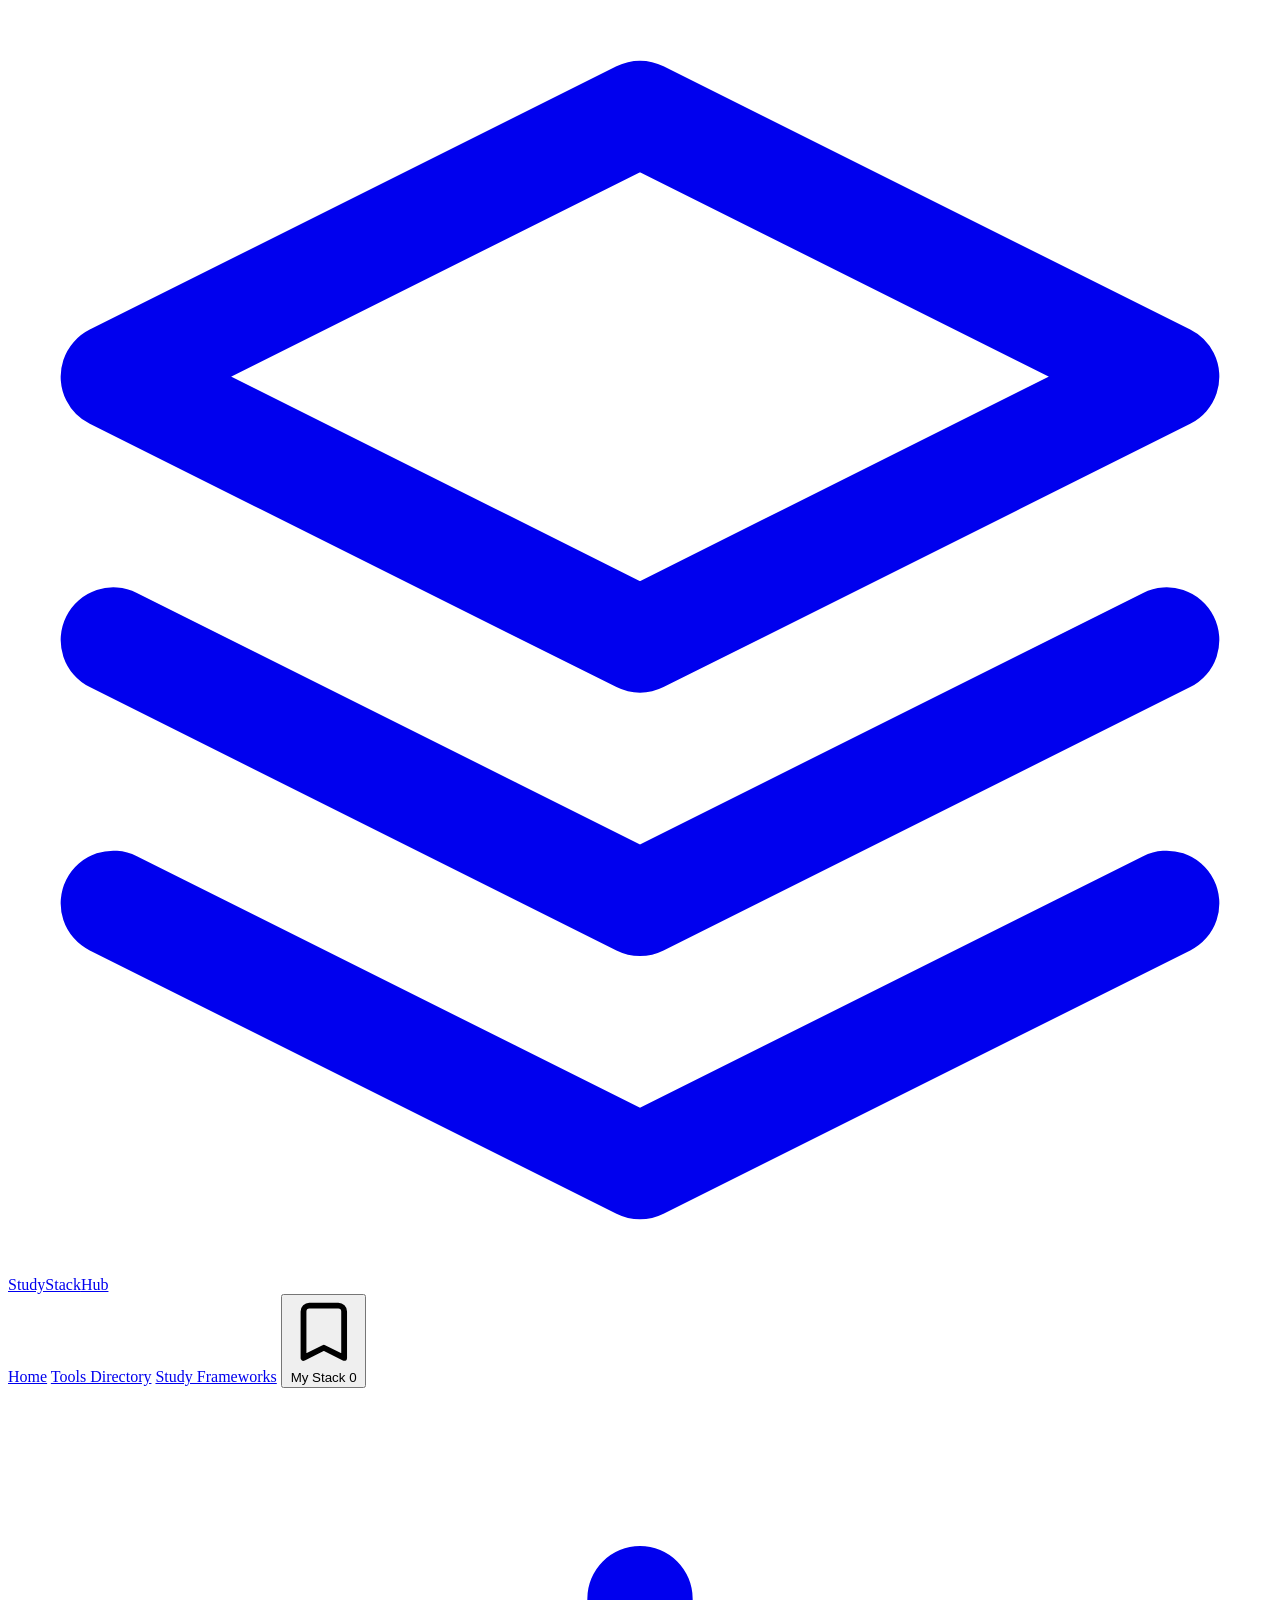
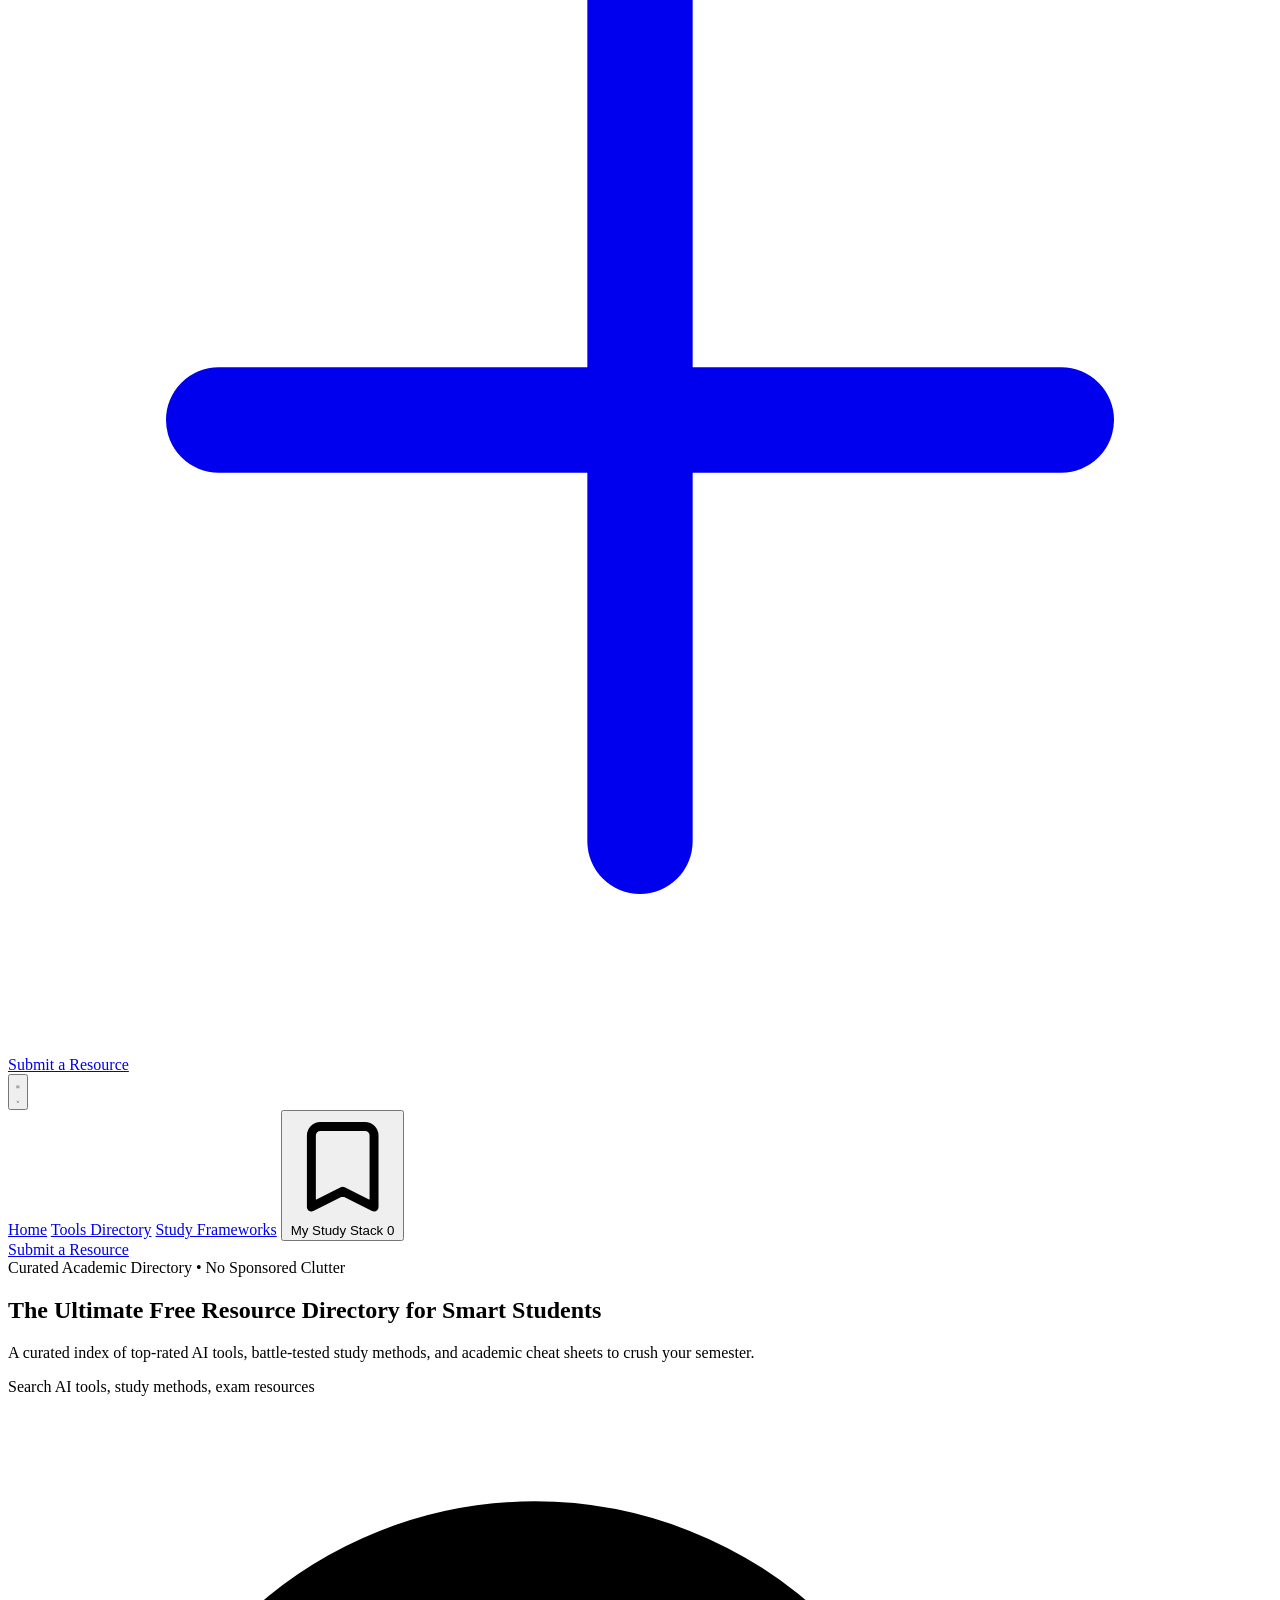
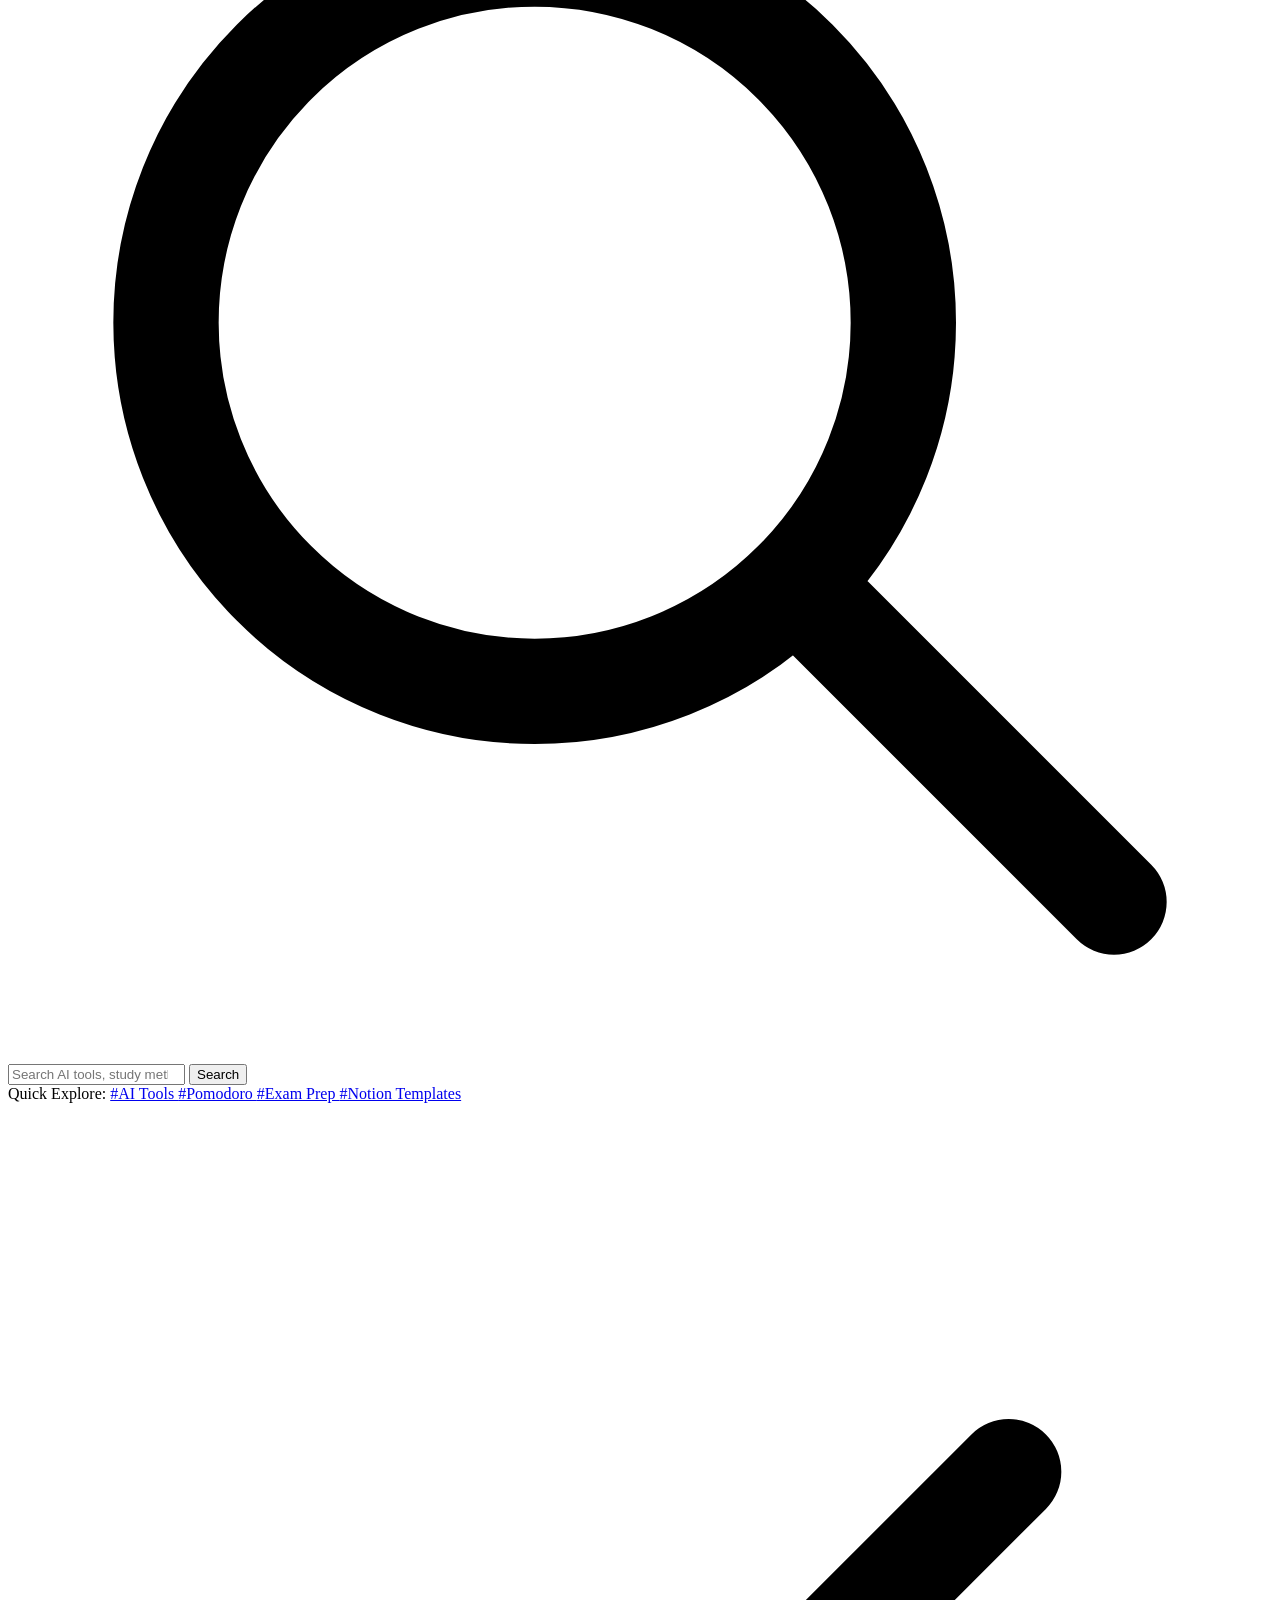
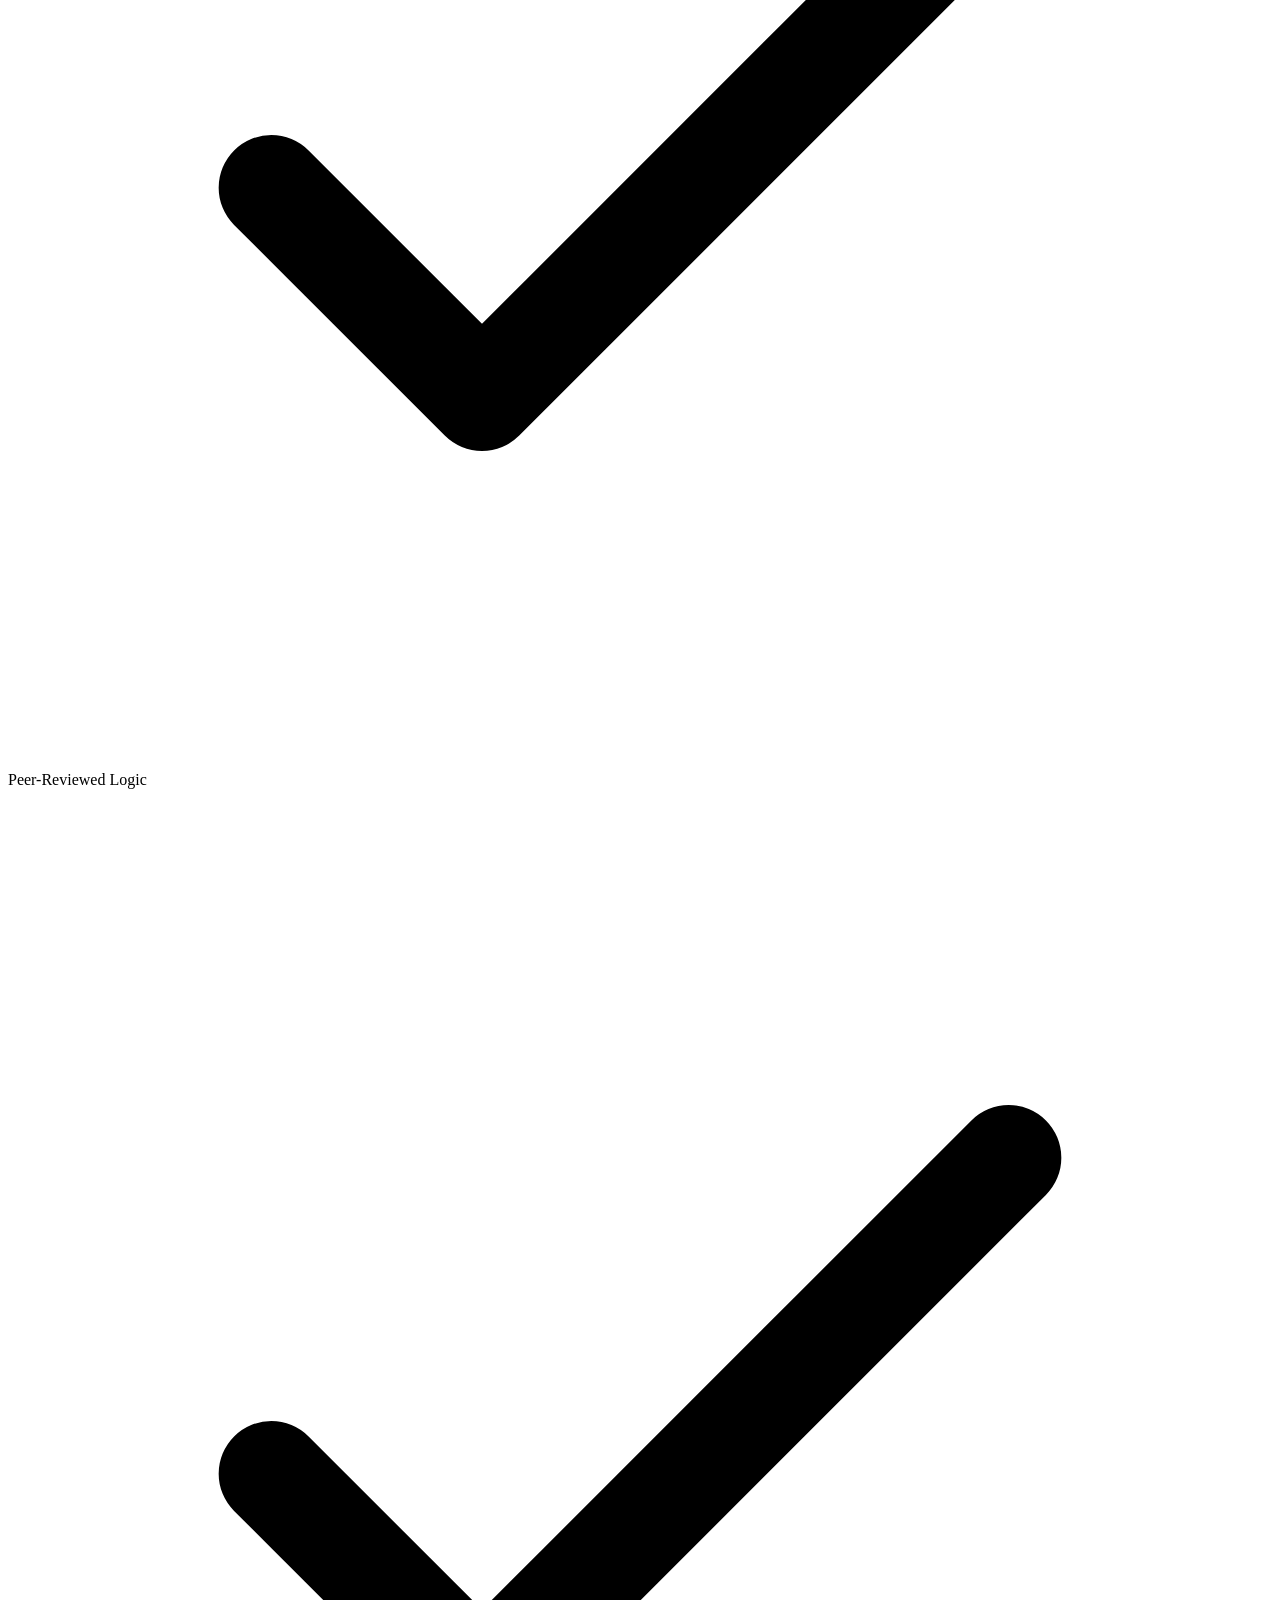
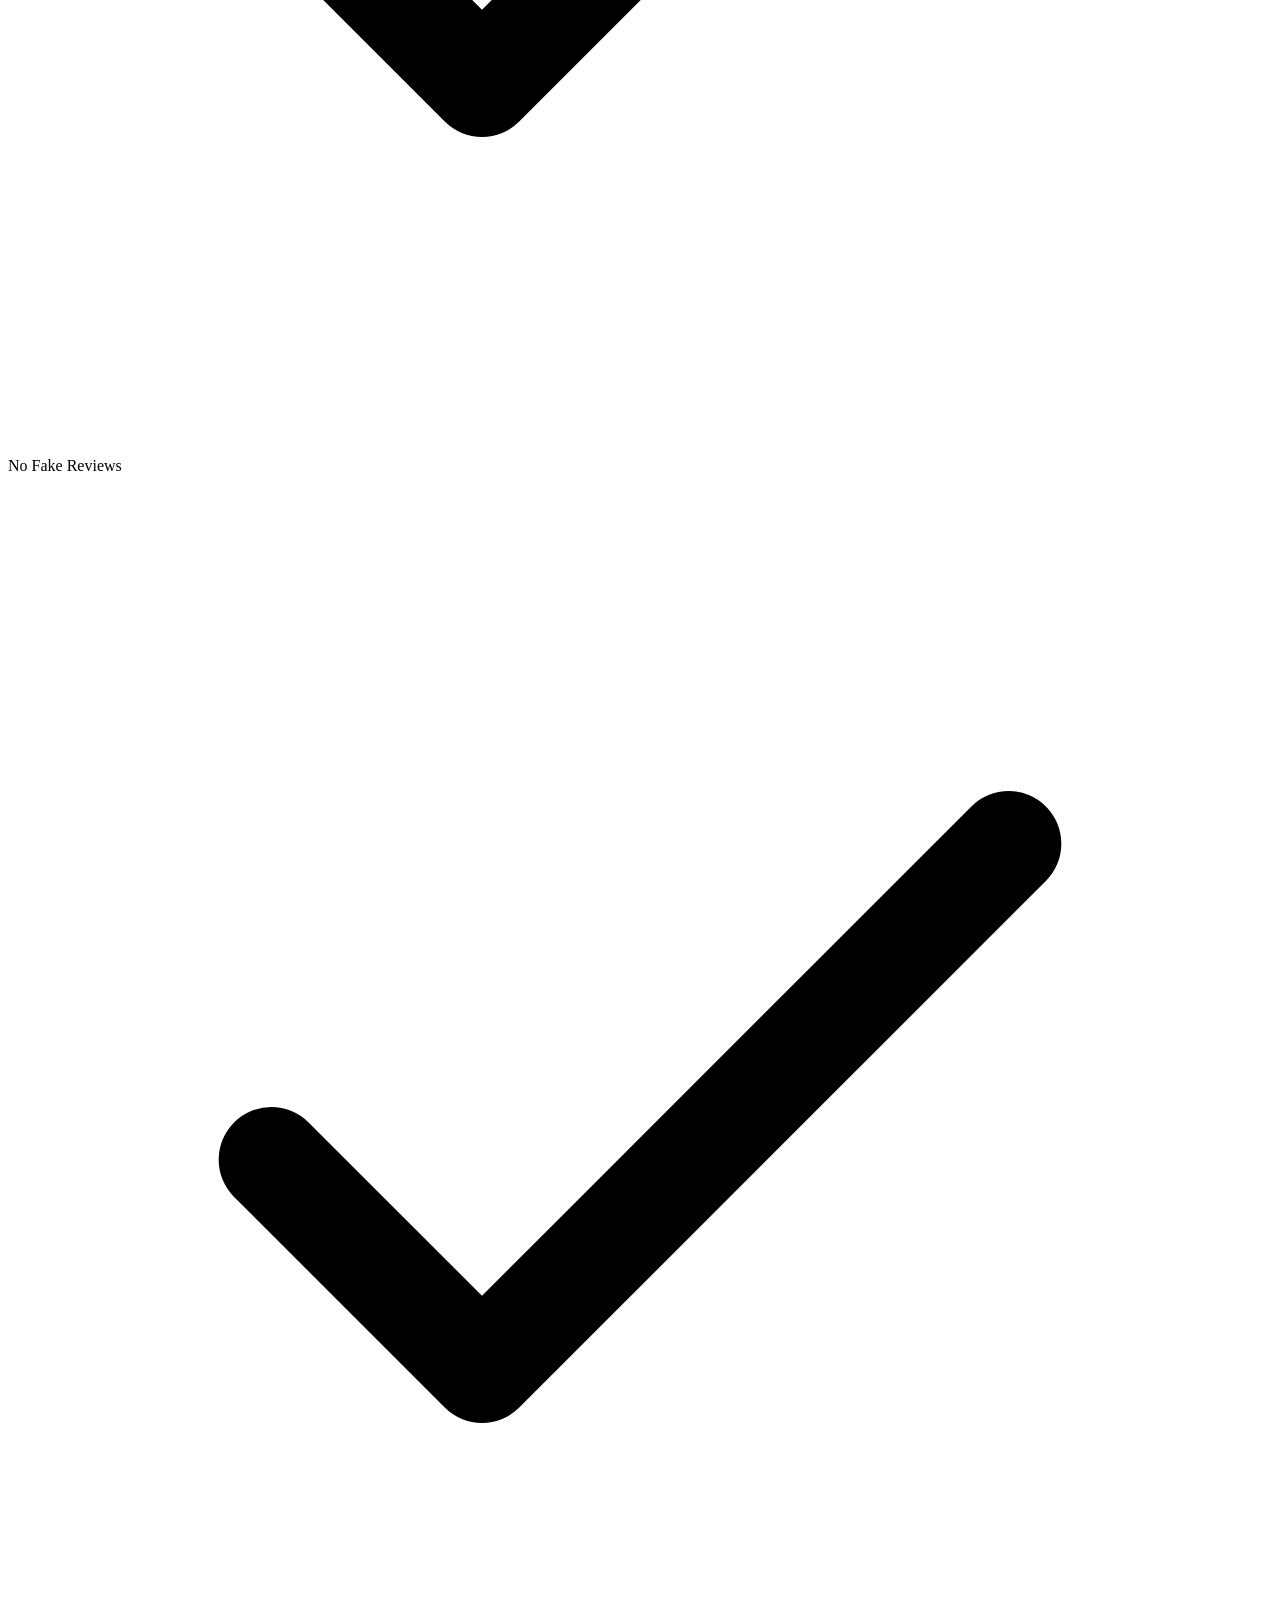
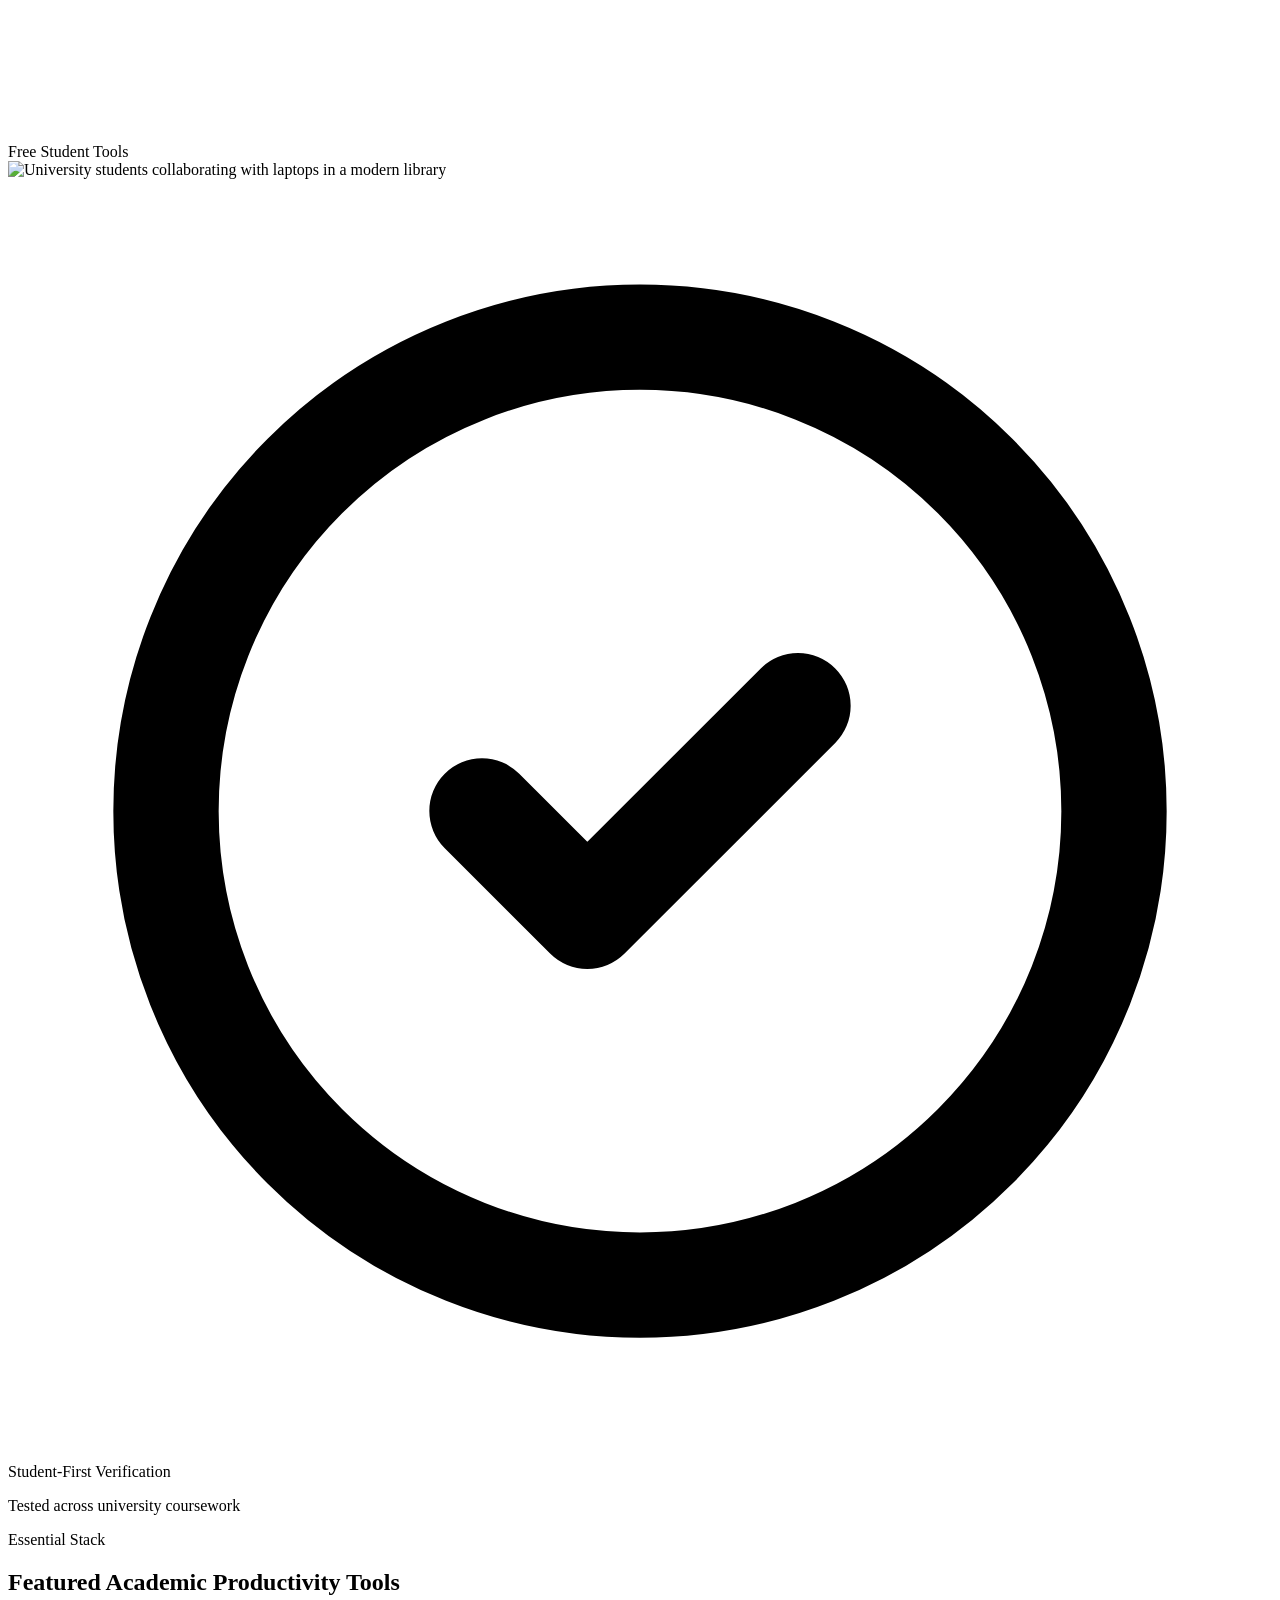
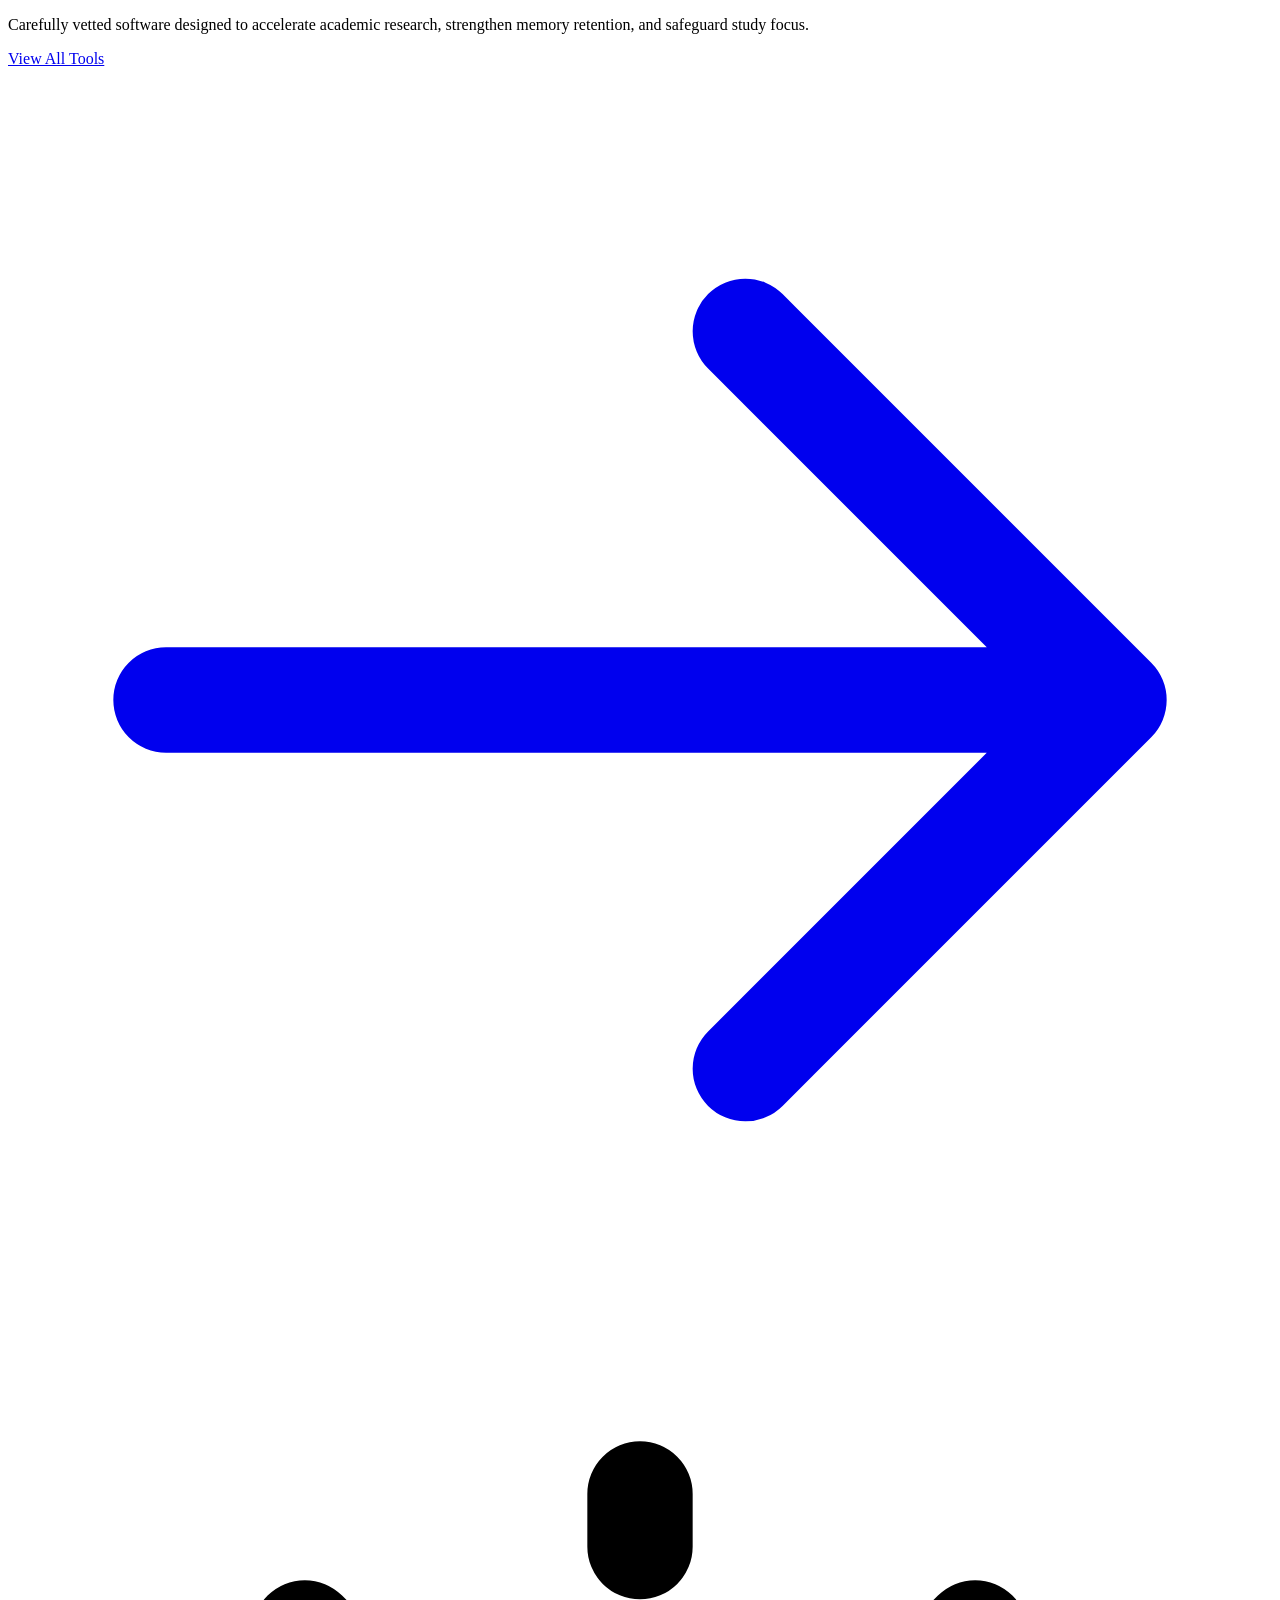
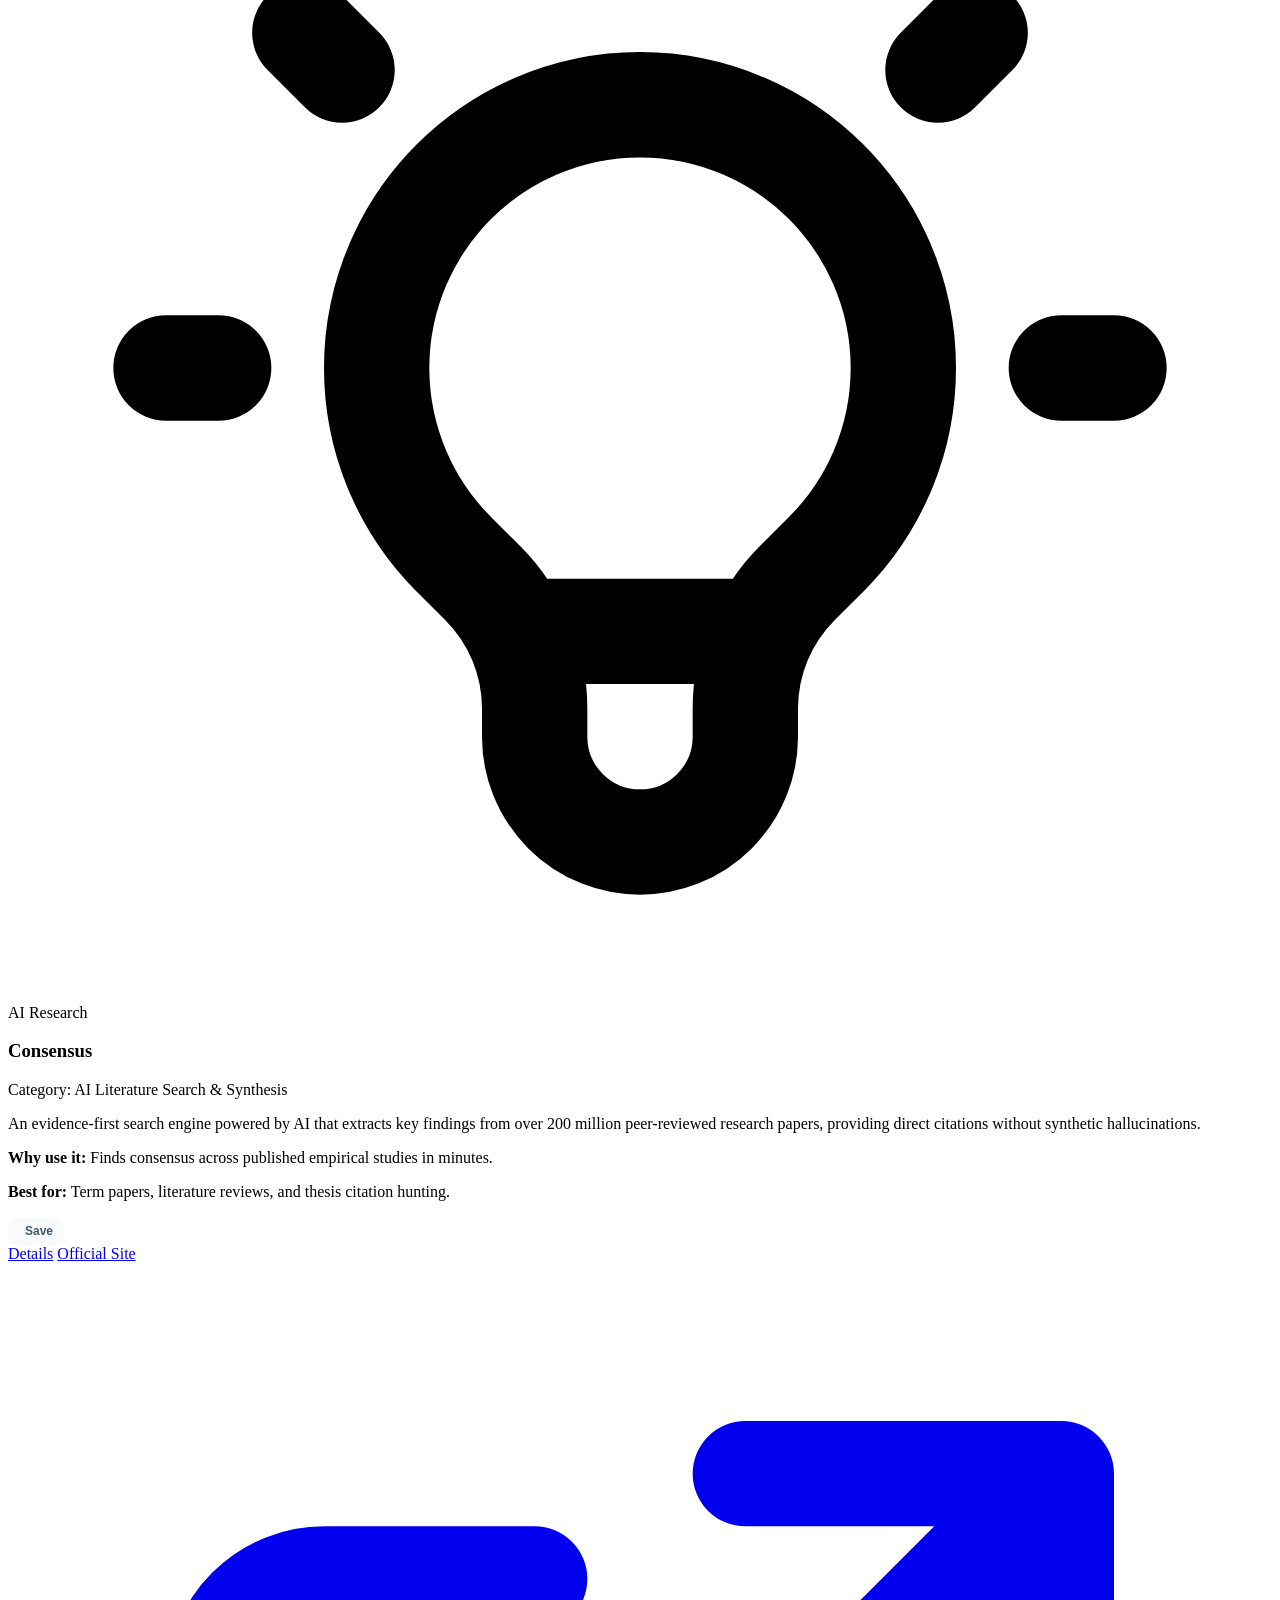
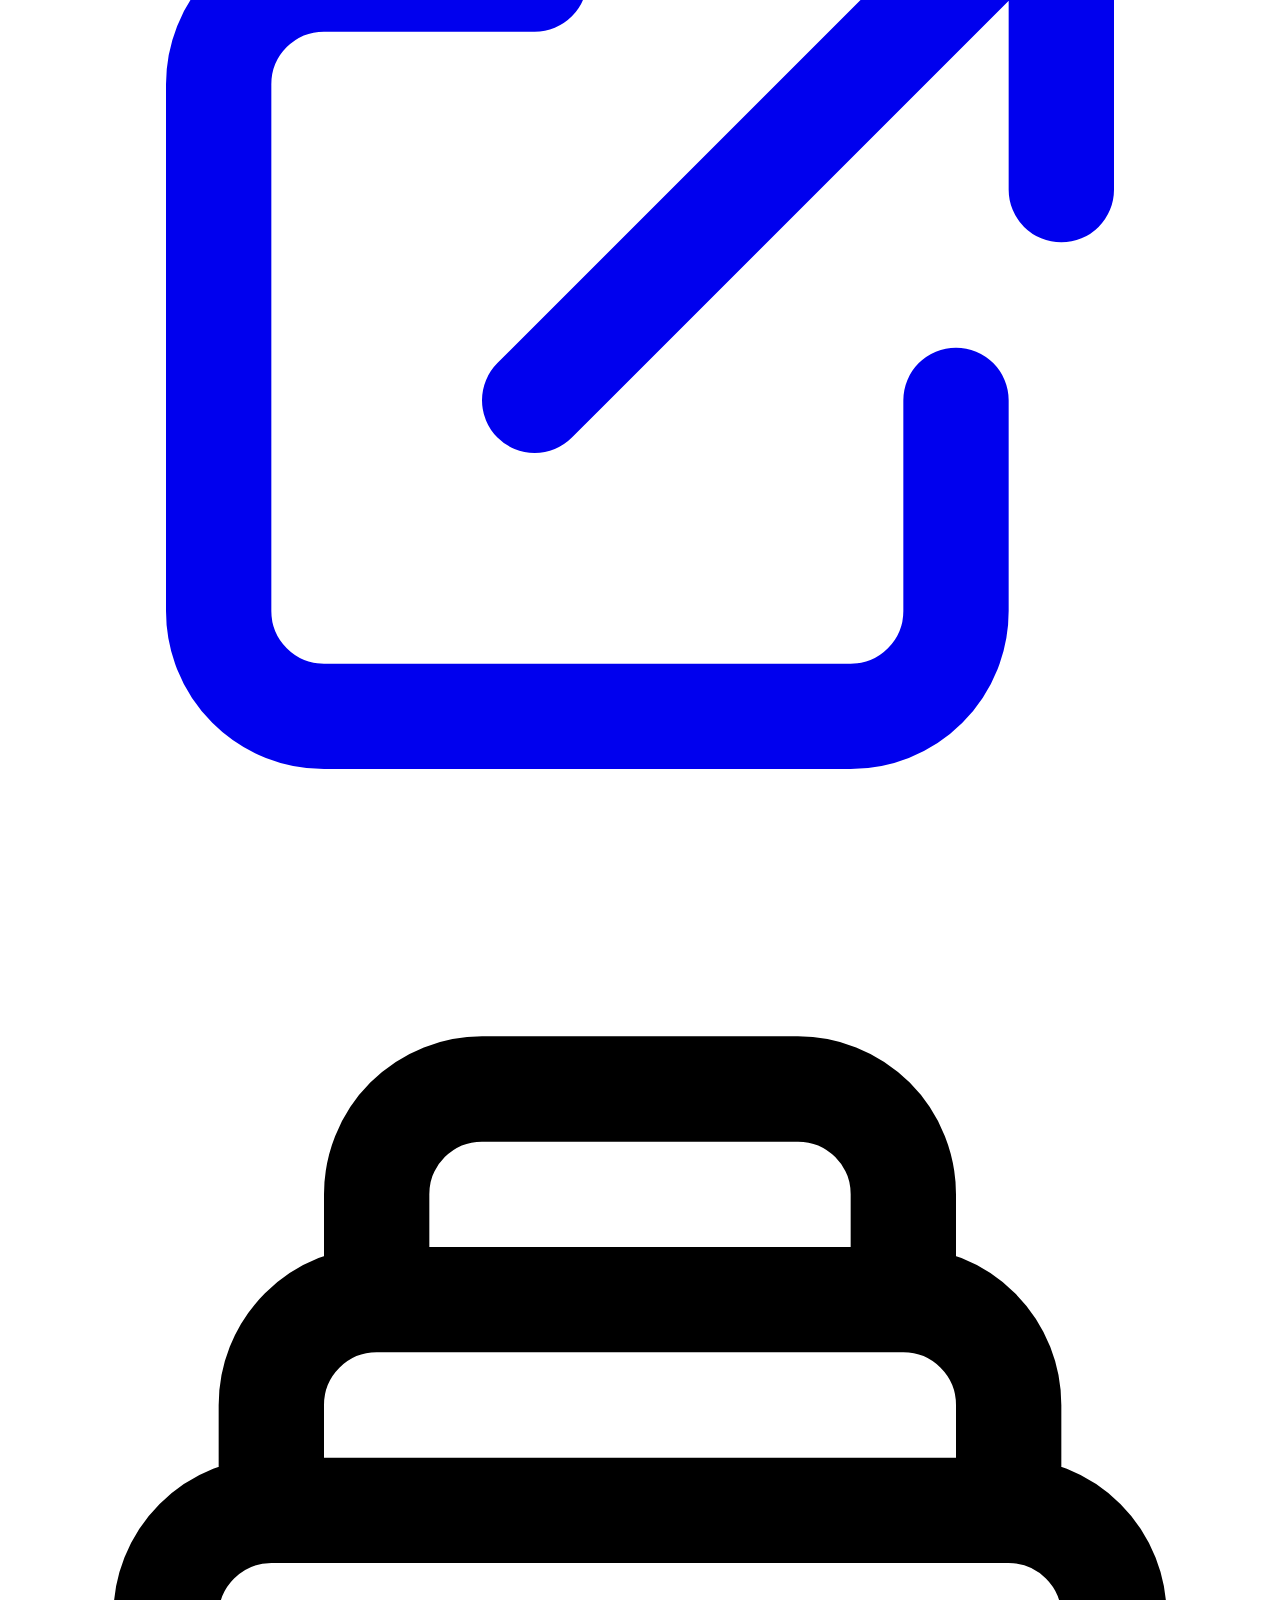
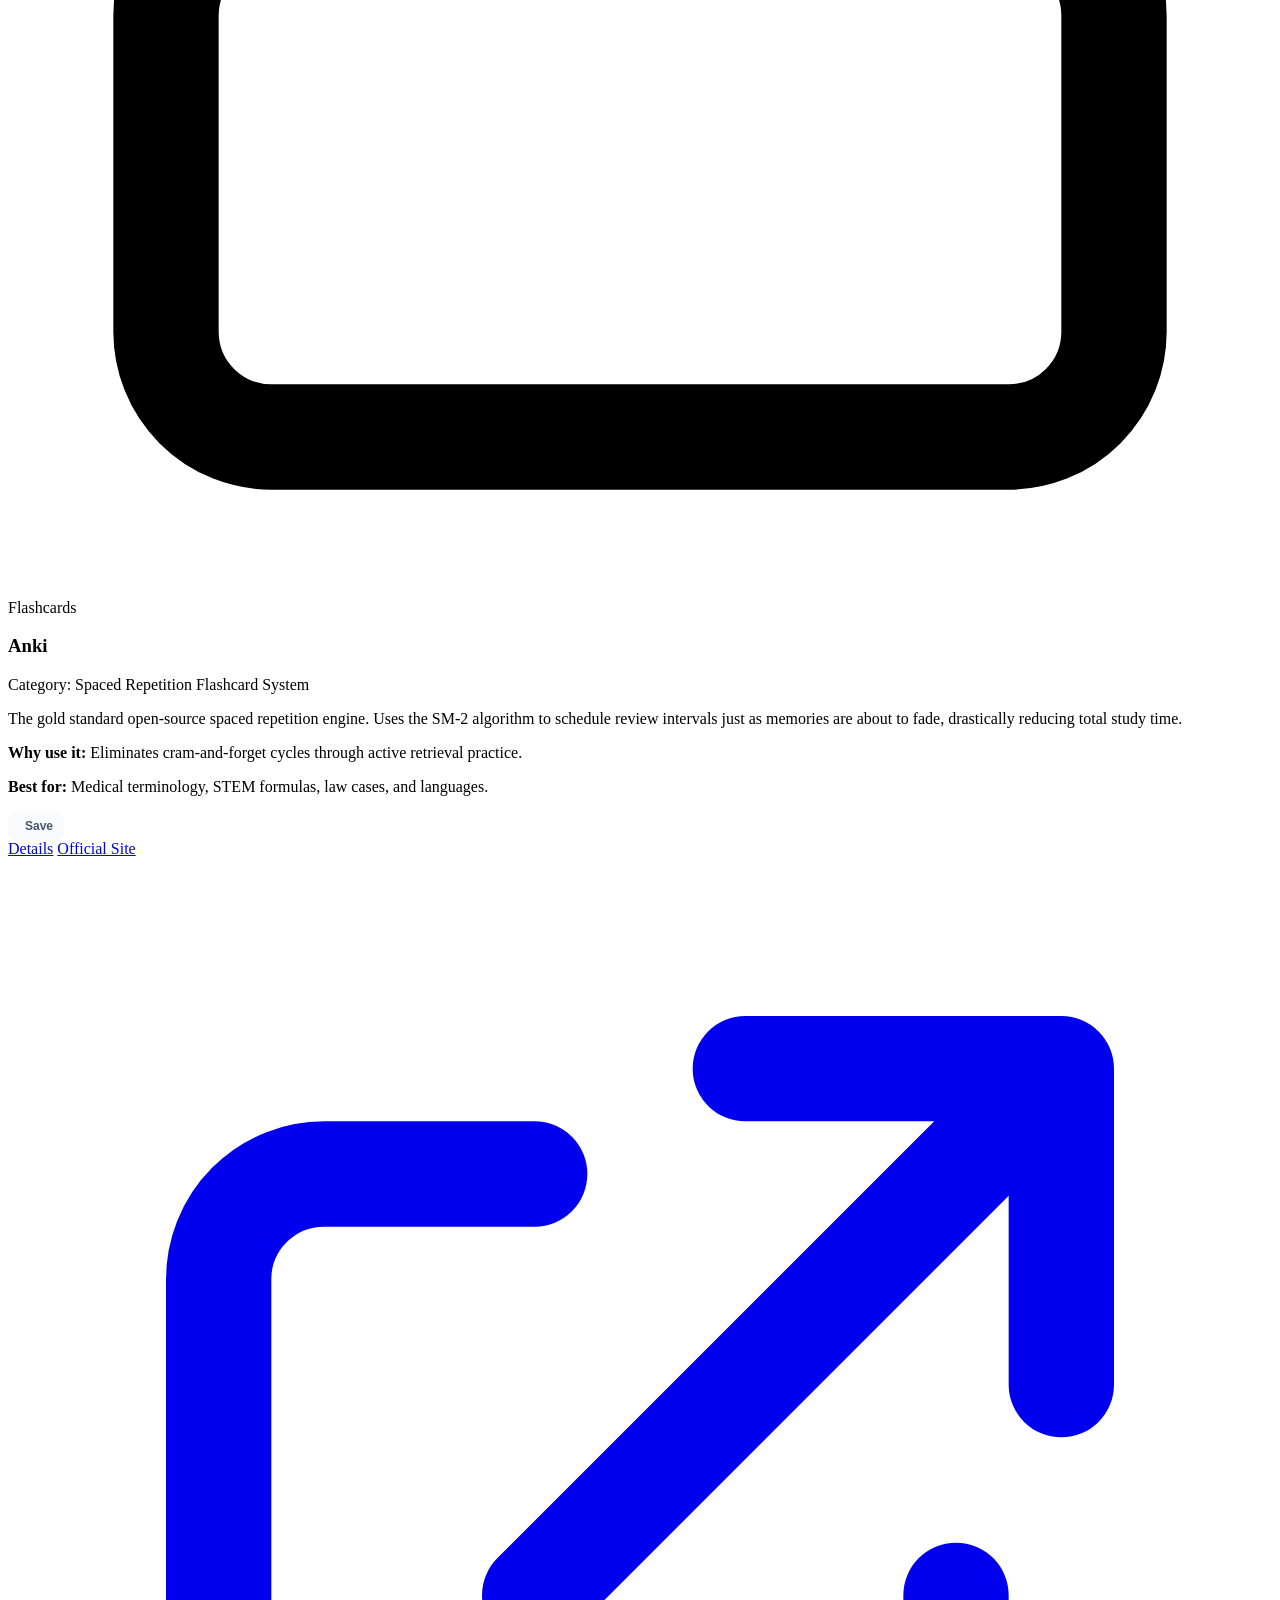
==== index.html @ be410c46 "added project files." ====
<!doctype html>
<html lang="en" class="scroll-smooth">
<head>
  <meta charset="UTF-8">
  <meta name="viewport" content="width=device-width, initial-scale=1.0">
  
  <!-- Favicon -->
  <link rel="icon" type="image/svg+xml" href="favicon.svg">
  
  <!-- Primary SEO Meta Tags -->
  <title>Student Productivity Directory | Free AI Tools &amp; Study Frameworks</title>
  <meta name="title" content="Student Productivity Directory | Free AI Tools &amp; Study Frameworks">
  <meta name="description" content="Discover curated AI tools, study frameworks, and academic resource kits for university students. Learn Feynman technique, Active Recall, and Pomodoro.">
  <meta name="keywords" content="student productivity tools, AI tools for students, academic research tools, study frameworks, active recall, feynman technique, spaced repetition flashcards, pomodoro timer, college study methods">
  <meta name="author" content="StudyStack Hub">
  <meta name="robots" content="index, follow, max-image-preview:large, max-snippet:-1, max-video-preview:-1">
  <meta name="theme-color" content="#0F172A">
  
  <!-- Canonical URL -->
  <link rel="canonical" href="https://studystack-hub.onrender.com/">

  <!-- Google Search Console Site Verification (Update 'content' with token from Google Search Console) -->
  <meta name="google-site-verification" content="PASTE_YOUR_GOOGLE_SEARCH_CONSOLE_CODE_HERE">

  <!-- Google tag (gtag.js) / Google Analytics 4 (Replace G-XXXXXXXXXX with your Measurement ID) -->
  <!--
  <script async src="https://www.googletagmanager.com/gtag/js?id=G-XXXXXXXXXX"></script>
  <script>
    window.dataLayer = window.dataLayer || [];
    function gtag(){dataLayer.push(arguments);}
    gtag('js', new Date());
    gtag('config', 'G-XXXXXXXXXX');
  </script>
  -->

  <!-- Open Graph / Facebook -->
  <meta property="og:type" content="website">
  <meta property="og:url" content="https://studystack-hub.onrender.com/">
  <meta property="og:title" content="Student Productivity Directory | Free AI Tools &amp; Study Frameworks">
  <meta property="og:description" content="Discover curated AI tools, study frameworks, and academic resource kits for university students.">
  <meta property="og:image" content="https://images.unsplash.com/photo-1523240795612-9a054b0db644?auto=format&fit=crop&w=1200&q=80">
  <meta property="og:site_name" content="StudyStack Hub">
  <meta property="og:locale" content="en_US">

  <!-- Twitter / X -->
  <meta name="twitter:card" content="summary_large_image">
  <meta name="twitter:url" content="https://studystack-hub.onrender.com/">
  <meta name="twitter:title" content="Student Productivity Directory | Free AI Tools &amp; Study Frameworks">
  <meta name="twitter:description" content="Discover curated AI tools, study frameworks, and academic resource kits for university students.">
  <meta name="twitter:image" content="https://images.unsplash.com/photo-1523240795612-9a054b0db644?auto=format&fit=crop&w=1200&q=80">

  <!-- Tailwind CSS CDN with custom design tokens -->
  <script src="https://cdn.tailwindcss.com"></script>
  <script>
    tailwind.config = {
      theme: {
        extend: {
          colors: {
            brand: {
              navy: '#0F172A',
              slate: '#F8FAFC',
              blue: '#3B82F6',
              purple: '#8B5CF6',
              teal: '#14B8A6',
              amber: '#F59E0B'
            }
          },
          fontFamily: {
            sans: ['system-ui', '-apple-system', 'BlinkMacSystemFont', '"Segoe UI"', 'Roboto', 'Oxygen', 'Ubuntu', 'Cantarell', '"Open Sans"', '"Helvetica Neue"', 'sans-serif']
          }
        }
      }
    }
  </script>

  <!-- Master Stylesheet -->
  <link rel="stylesheet" href="style.css">

  <!-- Structured Data: WebSite, Organization & FAQPage (JSON-LD) -->
  <script type="application/ld+json">
  {
    "@context": "https://schema.org",
    "@graph": [
      {
        "@type": "Organization",
        "@id": "https://studystack-hub.onrender.com/#organization",
        "name": "StudyStack Hub",
        "url": "https://studystack-hub.onrender.com/",
        "logo": "https://studystack-hub.onrender.com/favicon.svg",
        "description": "A curated student productivity directory for discovering useful tools, study frameworks, and academic resources."
      },
      {
        "@type": "WebSite",
        "@id": "https://studystack-hub.onrender.com/#website",
        "url": "https://studystack-hub.onrender.com/",
        "name": "StudyStack Hub",
        "publisher": {
          "@id": "https://studystack-hub.onrender.com/#organization"
        },
        "potentialAction": {
          "@type": "SearchAction",
          "target": "https://studystack-hub.onrender.com/tools.html?q={search_term_string}",
          "query-input": "required name=search_term_string"
        }
      },
      {
        "@type": "FAQPage",
        "@id": "https://studystack-hub.onrender.com/#faq",
        "mainEntity": [
          {
            "@type": "Question",
            "name": "What are the best free AI productivity tools for university students?",
            "acceptedAnswer": {
              "@type": "Answer",
              "text": "Top vetted academic AI tools include Consensus for peer-reviewed literature synthesis, Anki for algorithmic spaced repetition, Zotero for citation management, and Pomofocus for distraction-free timed sprints."
            }
          },
          {
            "@type": "Question",
            "name": "What is the most effective scientific study technique for exam retention?",
            "acceptedAnswer": {
              "@type": "Answer",
              "text": "Active Recall paired with Spaced Repetition (via the Leitner System or Anki) is scientifically proven to outperform passive rereading by strengthening neural synaptic pathways during deliberate retrieval."
            }
          },
          {
            "@type": "Question",
            "name": "How does the Feynman Technique help understand difficult concepts?",
            "acceptedAnswer": {
              "@type": "Answer",
              "text": "The Feynman Technique forces you to teach a concept in plain, simple terms without academic jargon. Wherever you stumble or use filler language reveals the precise conceptual gap you need to review."
            }
          },
          {
            "@type": "Question",
            "name": "Is StudyStack Hub free to use?",
            "acceptedAnswer": {
              "@type": "Answer",
              "text": "Yes, StudyStack Hub is an open, 100% free directory created for university students, featuring un-sponsored tool recommendations and evidence-backed learning frameworks."
            }
          }
        ]
      }
    ]
  }
  </script>

  <style>
    @media (prefers-reduced-motion: reduce) {
      *, ::before, ::after {
        animation-duration: 0.01ms !important;
        animation-iteration-count: 1 !important;
        transition-duration: 0.01ms !important;
        scroll-behavior: auto !important;
      }
    }
  </style>
</head>
<body class="bg-brand-slate text-slate-800 antialiased font-sans min-h-screen flex flex-col">

  <!-- ==================== GLOBAL HEADER ==================== -->
  <header class="bg-brand-navy border-b border-slate-800 sticky top-0 z-50 text-white shadow-md">
    <div class="max-w-7xl mx-auto px-4 sm:px-6 lg:px-8">
      <div class="flex items-center justify-between h-16">
        
        <!-- Brand Logo -->
        <a href="index.html" class="flex items-center gap-3 group focus:outline-none focus:ring-2 focus:ring-brand-blue rounded-lg p-1" aria-label="StudyStack Hub Homepage">
          <div class="w-9 h-9 rounded-lg bg-gradient-to-br from-brand-blue to-brand-purple flex items-center justify-center shadow-md">
            <!-- Stacked Knowledge Icon -->
            <svg class="w-5 h-5 text-white transform group-hover:scale-105 transition-transform" viewBox="0 0 24 24" fill="none" stroke="currentColor" stroke-width="2" stroke-linecap="round" stroke-linejoin="round" aria-hidden="true">
              <polygon points="12 2 2 7 12 12 22 7 12 2"></polygon>
              <polyline points="2 17 12 22 22 17"></polyline>
              <polyline points="2 12 12 17 22 12"></polyline>
            </svg>
          </div>
          <div>
            <span class="font-bold text-lg tracking-tight text-white group-hover:text-blue-300 transition-colors">StudyStack<span class="text-brand-blue font-semibold ml-1">Hub</span></span>
          </div>
        </a>

        <!-- Desktop Navigation -->
        <nav class="hidden md:flex items-center space-x-1 lg:space-x-3" aria-label="Primary Navigation">
          <a href="index.html" class="px-3 py-2 rounded-md text-sm font-semibold bg-slate-800 text-white border border-slate-700" aria-current="page">Home</a>
          <a href="tools.html" class="px-3 py-2 rounded-md text-sm font-medium text-slate-300 hover:text-white hover:bg-slate-800/60 transition-colors">Tools Directory</a>
          <a href="frameworks.html" class="px-3 py-2 rounded-md text-sm font-medium text-slate-300 hover:text-white hover:bg-slate-800/60 transition-colors">Study Frameworks</a>
          <button type="button" class="open-stack-drawer-btn relative inline-flex items-center gap-1.5 px-3 py-1.5 rounded-lg text-sm font-semibold bg-slate-800 hover:bg-slate-700 text-slate-200 hover:text-white border border-slate-700 transition-colors" title="Open My Study Stack">
            <svg class="w-4 h-4 text-brand-blue" fill="none" stroke="currentColor" viewBox="0 0 24 24"><path stroke-linecap="round" stroke-linejoin="round" stroke-width="2" d="M5 5a2 2 0 012-2h10a2 2 0 012 2v16l-7-3.5L5 21V5z"/></svg>
            <span>My Stack</span>
            <span class="stack-count-badge hidden ml-0.5 px-1.5 py-0.2 rounded-full text-[10px] font-bold bg-brand-blue text-white">0</span>
          </button>
        </nav>

        <!-- CTA Header Action -->
        <div class="hidden md:flex items-center">
          <a href="mailto:hello@studystackhub.example?subject=Resource%20Submission" class="inline-flex items-center gap-2 px-4 py-2 text-sm font-semibold text-white bg-gradient-to-r from-brand-blue to-brand-purple hover:from-blue-600 hover:to-purple-600 rounded-lg shadow-sm hover:shadow transition-all focus:outline-none focus:ring-2 focus:ring-brand-blue focus:ring-offset-2 focus:ring-offset-brand-navy" title="Site administrator email placeholder: replace with your submission address">
            <svg class="w-4 h-4" fill="none" stroke="currentColor" viewBox="0 0 24 24" aria-hidden="true">
              <path stroke-linecap="round" stroke-linejoin="round" stroke-width="2" d="M12 4v16m8-8H4"></path>
            </svg>
            Submit a Resource
          </a>
        </div>

        <!-- Mobile Hamburger Button -->
        <div class="flex md:hidden">
          <button id="mobile-menu-button" type="button" class="p-2 rounded-lg text-slate-400 hover:text-white hover:bg-slate-800 focus:outline-none focus:ring-2 focus:ring-brand-blue" aria-controls="mobile-menu" aria-expanded="false" aria-label="Toggle navigation menu">
            <svg id="menu-closed-icon" class="block w-6 h-6" fill="none" stroke="currentColor" viewBox="0 0 24 24" aria-hidden="true">
              <path stroke-linecap="round" stroke-linejoin="round" stroke-width="2" d="M4 6h16M4 12h16M4 18h16"></path>
            </svg>
            <svg id="menu-opened-icon" class="hidden w-6 h-6" fill="none" stroke="currentColor" viewBox="0 0 24 24" aria-hidden="true">
              <path stroke-linecap="round" stroke-linejoin="round" stroke-width="2" d="M6 18L18 6M6 6l12 12"></path>
            </svg>
          </button>
        </div>

      </div>
    </div>

    <!-- Mobile Navigation Drawer -->
    <div id="mobile-menu" class="hidden md:hidden bg-slate-900 border-b border-slate-800 px-4 pt-2 pb-4 space-y-2">
      <a href="index.html" class="block px-3 py-2 rounded-md text-base font-semibold bg-slate-800 text-white" aria-current="page">Home</a>
      <a href="tools.html" class="block px-3 py-2 rounded-md text-base font-medium text-slate-300 hover:text-white hover:bg-slate-800 transition-colors">Tools Directory</a>
      <a href="frameworks.html" class="block px-3 py-2 rounded-md text-base font-medium text-slate-300 hover:text-white hover:bg-slate-800 transition-colors">Study Frameworks</a>
      <button type="button" class="open-stack-drawer-btn w-full flex items-center justify-between px-3 py-2 rounded-md text-base font-medium text-slate-300 hover:text-white hover:bg-slate-800 transition-colors">
        <span class="flex items-center gap-2">
          <svg class="w-4 h-4 text-brand-blue" fill="none" stroke="currentColor" viewBox="0 0 24 24"><path stroke-linecap="round" stroke-linejoin="round" stroke-width="2" d="M5 5a2 2 0 012-2h10a2 2 0 012 2v16l-7-3.5L5 21V5z"/></svg>
          My Study Stack
        </span>
        <span class="stack-count-badge hidden px-2 py-0.5 rounded-full text-xs font-bold bg-brand-blue text-white">0</span>
      </button>
      <div class="pt-2">
        <a href="mailto:hello@studystackhub.example?subject=Resource%20Submission" class="block text-center px-4 py-2.5 text-sm font-semibold text-white bg-gradient-to-r from-brand-blue to-brand-purple rounded-lg shadow-sm">Submit a Resource</a>
      </div>
    </div>
  </header>

  <!-- ==================== MAIN CONTENT ==================== -->
  <main class="flex-grow">

    <!-- HERO SECTION -->
    <section class="bg-brand-navy text-white pt-12 pb-16 lg:pt-16 lg:pb-24 relative overflow-hidden">
      <!-- Background subtle glow accents -->
      <div class="absolute top-0 right-0 -mr-20 -mt-20 w-96 h-96 rounded-full bg-brand-blue/10 blur-3xl pointer-events-none" aria-hidden="true"></div>
      <div class="absolute bottom-0 left-0 -ml-20 -mb-20 w-96 h-96 rounded-full bg-brand-purple/10 blur-3xl pointer-events-none" aria-hidden="true"></div>

      <div class="max-w-7xl mx-auto px-4 sm:px-6 lg:px-8 relative z-10">
        <div class="grid grid-cols-1 lg:grid-cols-12 gap-12 items-center">
          
          <!-- Hero Copy & Search -->
          <div class="lg:col-span-7 text-center lg:text-left">
            <div class="inline-flex items-center gap-2 px-3 py-1 rounded-full text-xs font-semibold bg-brand-blue/20 text-blue-300 border border-brand-blue/30 mb-6">
              <span class="w-2 h-2 rounded-full bg-brand-teal"></span>
              Curated Academic Directory • No Sponsored Clutter
            </div>

            <h1 class="text-3xl sm:text-4xl lg:text-5xl font-extrabold tracking-tight text-white leading-tight mb-6">
              The Ultimate Free Resource Directory for <span class="text-transparent bg-clip-text bg-gradient-to-r from-blue-400 via-indigo-300 to-purple-400">Smart Students</span>
            </h1>

            <p class="text-lg sm:text-xl text-slate-300 max-w-2xl mx-auto lg:mx-0 mb-8 leading-relaxed">
              A curated index of top-rated AI tools, battle-tested study methods, and academic cheat sheets to crush your semester.
            </p>

            <!-- Search Interface -->
            <div class="max-w-xl mx-auto lg:mx-0">
              <form id="hero-search-form" class="relative" role="search" onsubmit="event.preventDefault(); handleHeroSearch();">
                <label for="hero-search-input" class="sr-only">Search AI tools, study methods, exam resources</label>
                <div class="relative flex items-center">
                  <div class="absolute inset-y-0 left-0 pl-4 flex items-center pointer-events-none text-slate-400">
                    <svg class="w-5 h-5" fill="none" stroke="currentColor" viewBox="0 0 24 24" aria-hidden="true">
                      <path stroke-linecap="round" stroke-linejoin="round" stroke-width="2" d="M21 21l-6-6m2-5a7 7 0 11-14 0 7 7 0 0114 0z"></path>
                    </svg>
                  </div>
                  <input
                    type="search"
                    id="hero-search-input"
                    class="block w-full pl-11 pr-28 py-3.5 bg-slate-900/90 text-white placeholder-slate-400 rounded-xl border border-slate-700 shadow-inner focus:outline-none focus:ring-2 focus:ring-brand-blue focus:border-brand-blue text-sm transition-colors"
                    placeholder="Search AI tools, study methods, exam resources..."
                    autocomplete="off"
                  >
                  <button
                    type="submit"
                    class="absolute right-1.5 px-4 py-2 bg-brand-blue hover:bg-blue-600 text-white text-xs sm:text-sm font-semibold rounded-lg transition-colors focus:outline-none focus:ring-2 focus:ring-offset-2 focus:ring-brand-blue"
                  >
                    Search
                  </button>
                </div>
              </form>

              <!-- Live Interactive Search Results Dropdown -->
              <div id="hero-search-results" class="hidden mt-2 bg-slate-900 border border-slate-700 rounded-xl shadow-2xl overflow-hidden text-left divide-y divide-slate-800 z-30 relative" aria-live="polite"></div>

              <!-- Quick Filter Chips -->
              <div class="mt-4 flex flex-wrap items-center justify-center lg:justify-start gap-2 pt-1">
                <span class="text-xs text-slate-400 font-medium">Quick Explore:</span>
                <a href="tools.html?category=ai-research" class="inline-flex items-center text-xs font-medium px-2.5 py-1 rounded-md bg-slate-800 text-slate-300 hover:text-white hover:bg-slate-700 border border-slate-700 transition-colors">
                  #AI Tools
                </a>
                <a href="frameworks.html#pomodoro" class="inline-flex items-center text-xs font-medium px-2.5 py-1 rounded-md bg-slate-800 text-slate-300 hover:text-white hover:bg-slate-700 border border-slate-700 transition-colors">
                  #Pomodoro
                </a>
                <a href="frameworks.html#active-recall" class="inline-flex items-center text-xs font-medium px-2.5 py-1 rounded-md bg-slate-800 text-slate-300 hover:text-white hover:bg-slate-700 border border-slate-700 transition-colors">
                  #Exam Prep
                </a>
                <a href="tools.html?category=planning" class="inline-flex items-center text-xs font-medium px-2.5 py-1 rounded-md bg-slate-800 text-slate-300 hover:text-white hover:bg-slate-700 border border-slate-700 transition-colors">
                  #Notion Templates
                </a>
              </div>
            </div>

            <!-- Value Props Checklist -->
            <div class="mt-8 grid grid-cols-3 gap-4 pt-6 border-t border-slate-800 text-slate-400 text-xs">
              <div class="flex items-center justify-center lg:justify-start gap-1.5">
                <svg class="w-4 h-4 text-brand-teal flex-shrink-0" fill="none" stroke="currentColor" viewBox="0 0 24 24"><path stroke-linecap="round" stroke-linejoin="round" stroke-width="2" d="M5 13l4 4L19 7"></path></svg>
                <span>Peer-Reviewed Logic</span>
              </div>
              <div class="flex items-center justify-center lg:justify-start gap-1.5">
                <svg class="w-4 h-4 text-brand-teal flex-shrink-0" fill="none" stroke="currentColor" viewBox="0 0 24 24"><path stroke-linecap="round" stroke-linejoin="round" stroke-width="2" d="M5 13l4 4L19 7"></path></svg>
                <span>No Fake Reviews</span>
              </div>
              <div class="flex items-center justify-center lg:justify-start gap-1.5">
                <svg class="w-4 h-4 text-brand-teal flex-shrink-0" fill="none" stroke="currentColor" viewBox="0 0 24 24"><path stroke-linecap="round" stroke-linejoin="round" stroke-width="2" d="M5 13l4 4L19 7"></path></svg>
                <span>Free Student Tools</span>
              </div>
            </div>
          </div>

          <!-- Hero Visual Image (Descriptive Unsplash Image) -->
          <div class="lg:col-span-5">
            <div class="relative mx-auto max-w-md lg:max-w-none">
              <div class="aspect-w-4 aspect-h-3 rounded-2xl overflow-hidden shadow-2xl border-2 border-slate-700/60 bg-slate-800">
                <img
                  src="https://images.unsplash.com/photo-1523240795612-9a054b0db644?auto=format&fit=crop&w=1200&q=80"
                  alt="University students collaborating with laptops in a modern library"
                  class="w-full h-full object-cover transform hover:scale-105 transition-transform duration-500"
                  width="800"
                  height="600"
                >
              </div>
              <div class="absolute -bottom-4 -left-4 bg-slate-900/95 border border-slate-700 backdrop-blur px-4 py-3 rounded-xl shadow-lg flex items-center gap-3">
                <div class="w-8 h-8 rounded-lg bg-brand-teal/20 text-brand-teal flex items-center justify-center">
                  <svg class="w-4 h-4" fill="none" stroke="currentColor" viewBox="0 0 24 24"><path stroke-linecap="round" stroke-linejoin="round" stroke-width="2" d="M9 12l2 2 4-4m6 2a9 9 0 11-18 0 9 9 0 0118 0z"></path></svg>
                </div>
                <div>
                  <p class="text-xs font-semibold text-white">Student-First Verification</p>
                  <p class="text-[11px] text-slate-400">Tested across university coursework</p>
                </div>
              </div>
            </div>
          </div>

        </div>
      </div>
    </section>


    <!-- FEATURED TOOLS SECTION -->
    <section id="featured-tools" class="py-16 sm:py-20 bg-brand-slate">
      <div class="max-w-7xl mx-auto px-4 sm:px-6 lg:px-8">
        
        <div class="flex flex-col md:flex-row md:items-end justify-between mb-12">
          <div>
            <div class="inline-flex items-center gap-1.5 text-xs font-semibold uppercase tracking-wider text-brand-blue mb-2">
              <span class="w-1.5 h-1.5 rounded-full bg-brand-blue"></span>
              Essential Stack
            </div>
            <h2 class="text-2xl sm:text-3xl font-bold text-slate-900 tracking-tight">
              Featured Academic Productivity Tools
            </h2>
            <p class="mt-2 text-base text-slate-600 max-w-2xl">
              Carefully vetted software designed to accelerate academic research, strengthen memory retention, and safeguard study focus.
            </p>
          </div>
          <div class="mt-4 md:mt-0">
            <a href="tools.html" class="inline-flex items-center text-sm font-semibold text-brand-blue hover:text-blue-700 transition-colors group">
              View All Tools
              <svg class="w-4 h-4 ml-1 transform group-hover:translate-x-1 transition-transform" fill="none" stroke="currentColor" viewBox="0 0 24 24" aria-hidden="true">
                <path stroke-linecap="round" stroke-linejoin="round" stroke-width="2" d="M14 5l7 7m0 0l-7 7m7-7H3"></path>
              </svg>
            </a>
          </div>
        </div>

        <!-- 3-Card Resource Grid -->
        <div class="grid grid-cols-1 md:grid-cols-3 gap-8">
          
          <!-- Card 1: AI Research Assistant (Consensus) -->
          <article class="rounded-xl border border-slate-200 bg-white hover:-translate-y-1 hover:shadow-lg transition-all p-6 flex flex-col justify-between">
            <div>
              <div class="flex items-center justify-between mb-4">
                <div class="w-12 h-12 rounded-xl bg-blue-50 text-brand-blue border border-blue-100 flex items-center justify-center font-bold text-xl">
                  <svg class="w-6 h-6" fill="none" stroke="currentColor" viewBox="0 0 24 24" aria-hidden="true">
                    <path stroke-linecap="round" stroke-linejoin="round" stroke-width="2" d="M9.663 17h4.673M12 3v1m6.364 1.636l-.707.707M21 12h-1M4 12H3m3.343-5.657l-.707-.707m2.828 9.9a5 5 0 117.072 0l-.548.547A3.374 3.374 0 0014 18.469V19a2 2 0 11-4 0v-.531c0-.895-.356-1.754-.988-2.386l-.548-.547z"></path>
                  </svg>
                </div>
                <span class="inline-flex items-center px-2.5 py-0.5 rounded-full text-xs font-medium bg-blue-100 text-blue-800">
                  AI Research
                </span>
              </div>

              <h3 class="text-xl font-bold text-slate-900 mb-1">
                Consensus
              </h3>
              <p class="text-xs font-medium text-slate-500 mb-3">Category: AI Literature Search &amp; Synthesis</p>

              <p class="text-sm text-slate-600 mb-4 leading-relaxed">
                An evidence-first search engine powered by AI that extracts key findings from over 200 million peer-reviewed research papers, providing direct citations without synthetic hallucinations.
              </p>

              <div class="bg-slate-50 rounded-lg p-3 border border-slate-100 text-xs text-slate-600 mb-4 space-y-1">
                <p><strong class="text-slate-800">Why use it:</strong> Finds consensus across published empirical studies in minutes.</p>
                <p><strong class="text-slate-800">Best for:</strong> Term papers, literature reviews, and thesis citation hunting.</p>
              </div>
            </div>

            <div class="pt-4 border-t border-slate-100 flex items-center justify-between">
              <button
                type="button"
                class="btn-save-stack card-action-btn"
                data-id="consensus"
                data-title="Consensus"
                data-category="AI Research"
                data-url="tools.html#consensus"
                data-snippet="Academic search engine synthesizing 200M+ peer-reviewed papers."
                title="Save to My Study Stack"
                aria-pressed="false"
              >
                <svg class="w-3.5 h-3.5" fill="none" stroke="currentColor" viewBox="0 0 24 24"><path stroke-linecap="round" stroke-linejoin="round" stroke-width="2" d="M11.049 2.927c.3-.921 1.603-.921 1.902 0l1.519 4.674a1 1 0 00.95.69h4.915c.969 0 1.371 1.24.588 1.81l-3.976 2.888a1 1 0 00-.363 1.118l1.518 4.674c.3.922-.755 1.688-1.538 1.118l-3.976-2.888a1 1 0 00-1.176 0l-3.976 2.888c-.783.57-1.838-.197-1.538-1.118l1.518-4.674a1 1 0 00-.363-1.118l-3.976-2.888c-.784-.57-.38-1.81.588-1.81h4.914a1 1 0 00.951-.69l1.519-4.674z"/></svg>
                <span>Save</span>
              </button>
              <div class="flex items-center gap-3">
                <a href="tools.html#consensus" class="text-xs font-semibold text-slate-700 hover:text-brand-blue transition-colors">Details</a>
                <a href="https://consensus.app" target="_blank" rel="noopener noreferrer" class="inline-flex items-center gap-1 text-xs font-semibold text-brand-blue hover:text-blue-700 transition-colors">
                  Official Site
                  <svg class="w-3.5 h-3.5" fill="none" stroke="currentColor" viewBox="0 0 24 24"><path stroke-linecap="round" stroke-linejoin="round" stroke-width="2" d="M10 6H6a2 2 0 00-2 2v10a2 2 0 002 2h10a2 2 0 002-2v-4M14 4h6m0 0v6m0-6L10 14"></path></svg>
                </a>
              </div>
            </div>
          </article>

          <!-- Card 2: Spaced Repetition (Anki) -->
          <article class="rounded-xl border border-slate-200 bg-white hover:-translate-y-1 hover:shadow-lg transition-all p-6 flex flex-col justify-between">
            <div>
              <div class="flex items-center justify-between mb-4">
                <div class="w-12 h-12 rounded-xl bg-purple-50 text-brand-purple border border-purple-100 flex items-center justify-center font-bold text-xl">
                  <svg class="w-6 h-6" fill="none" stroke="currentColor" viewBox="0 0 24 24" aria-hidden="true">
                    <path stroke-linecap="round" stroke-linejoin="round" stroke-width="2" d="M19 11H5m14 0a2 2 0 012 2v6a2 2 0 01-2 2H5a2 2 0 01-2-2v-6a2 2 0 012-2m14 0V9a2 2 0 00-2-2M5 11V9a2 2 0 012-2m0 0V5a2 2 0 012-2h6a2 2 0 012 2v2M7 7h10"></path>
                  </svg>
                </div>
                <span class="inline-flex items-center px-2.5 py-0.5 rounded-full text-xs font-medium bg-purple-100 text-purple-800">
                  Flashcards
                </span>
              </div>

              <h3 class="text-xl font-bold text-slate-900 mb-1">
                Anki
              </h3>
              <p class="text-xs font-medium text-slate-500 mb-3">Category: Spaced Repetition Flashcard System</p>

              <p class="text-sm text-slate-600 mb-4 leading-relaxed">
                The gold standard open-source spaced repetition engine. Uses the SM-2 algorithm to schedule review intervals just as memories are about to fade, drastically reducing total study time.
              </p>

              <div class="bg-slate-50 rounded-lg p-3 border border-slate-100 text-xs text-slate-600 mb-4 space-y-1">
                <p><strong class="text-slate-800">Why use it:</strong> Eliminates cram-and-forget cycles through active retrieval practice.</p>
                <p><strong class="text-slate-800">Best for:</strong> Medical terminology, STEM formulas, law cases, and languages.</p>
              </div>
            </div>

            <div class="pt-4 border-t border-slate-100 flex items-center justify-between">
              <button
                type="button"
                class="btn-save-stack card-action-btn"
                data-id="anki"
                data-title="Anki"
                data-category="Flashcards"
                data-url="tools.html#anki"
                data-snippet="SM-2 algorithmic spaced repetition flashcards for permanent retention."
                title="Save to My Study Stack"
                aria-pressed="false"
              >
                <svg class="w-3.5 h-3.5" fill="none" stroke="currentColor" viewBox="0 0 24 24"><path stroke-linecap="round" stroke-linejoin="round" stroke-width="2" d="M11.049 2.927c.3-.921 1.603-.921 1.902 0l1.519 4.674a1 1 0 00.95.69h4.915c.969 0 1.371 1.24.588 1.81l-3.976 2.888a1 1 0 00-.363 1.118l1.518 4.674c.3.922-.755 1.688-1.538 1.118l-3.976-2.888a1 1 0 00-1.176 0l-3.976 2.888c-.783.57-1.838-.197-1.538-1.118l1.518-4.674a1 1 0 00-.363-1.118l-3.976-2.888c-.784-.57-.38-1.81.588-1.81h4.914a1 1 0 00.951-.69l1.519-4.674z"/></svg>
                <span>Save</span>
              </button>
              <div class="flex items-center gap-3">
                <a href="tools.html#anki" class="text-xs font-semibold text-slate-700 hover:text-brand-purple transition-colors">Details</a>
                <a href="https://apps.ankiweb.net" target="_blank" rel="noopener noreferrer" class="inline-flex items-center gap-1 text-xs font-semibold text-brand-purple hover:text-purple-700 transition-colors">
                  Official Site
                  <svg class="w-3.5 h-3.5" fill="none" stroke="currentColor" viewBox="0 0 24 24"><path stroke-linecap="round" stroke-linejoin="round" stroke-width="2" d="M10 6H6a2 2 0 00-2 2v10a2 2 0 002 2h10a2 2 0 002-2v-4M14 4h6m0 0v6m0-6L10 14"></path></svg>
                </a>
              </div>
            </div>
          </article>

          <!-- Card 3: Focus Timer (Pomofocus) -->
          <article class="rounded-xl border border-slate-200 bg-white hover:-translate-y-1 hover:shadow-lg transition-all p-6 flex flex-col justify-between">
            <div>
              <div class="flex items-center justify-between mb-4">
                <div class="w-12 h-12 rounded-xl bg-teal-50 text-brand-teal border border-teal-100 flex items-center justify-center font-bold text-xl">
                  <svg class="w-6 h-6" fill="none" stroke="currentColor" viewBox="0 0 24 24" aria-hidden="true">
                    <path stroke-linecap="round" stroke-linejoin="round" stroke-width="2" d="M12 8v4l3 3m6-3a9 9 0 11-18 0 9 9 0 0118 0z"></path>
                  </svg>
                </div>
                <span class="inline-flex items-center px-2.5 py-0.5 rounded-full text-xs font-medium bg-teal-100 text-teal-800">
                  Focus &amp; Timing
                </span>
              </div>

              <h3 class="text-xl font-bold text-slate-900 mb-1">
                Pomofocus
              </h3>
              <p class="text-xs font-medium text-slate-500 mb-3">Category: Task-Based Pomodoro Timer</p>

              <p class="text-sm text-slate-600 mb-4 leading-relaxed">
                A lightweight, distraction-free productivity timer that pairs interval cycles (25/5 or 50/10) directly with task lists, audio cues, and visual session trackers.
              </p>

              <div class="bg-slate-50 rounded-lg p-3 border border-slate-100 text-xs text-slate-600 mb-4 space-y-1">
                <p><strong class="text-slate-800">Why use it:</strong> Overcomes task initiation inertia and protects against digital distraction.</p>
                <p><strong class="text-slate-800">Best for:</strong> Marathon reading sessions, problem sets, and essay drafting.</p>
              </div>
            </div>

            <div class="pt-4 border-t border-slate-100 flex items-center justify-between">
              <button
                type="button"
                class="btn-save-stack card-action-btn"
                data-id="pomofocus"
                data-title="Pomofocus"
                data-category="Focus & Timing"
                data-url="tools.html#pomofocus"
                data-snippet="Distraction-free interval timer pairing sprints with task lists."
                title="Save to My Study Stack"
                aria-pressed="false"
              >
                <svg class="w-3.5 h-3.5" fill="none" stroke="currentColor" viewBox="0 0 24 24"><path stroke-linecap="round" stroke-linejoin="round" stroke-width="2" d="M11.049 2.927c.3-.921 1.603-.921 1.902 0l1.519 4.674a1 1 0 00.95.69h4.915c.969 0 1.371 1.24.588 1.81l-3.976 2.888a1 1 0 00-.363 1.118l1.518 4.674c.3.922-.755 1.688-1.538 1.118l-3.976-2.888a1 1 0 00-1.176 0l-3.976 2.888c-.783.57-1.838-.197-1.538-1.118l1.518-4.674a1 1 0 00-.363-1.118l-3.976-2.888c-.784-.57-.38-1.81.588-1.81h4.914a1 1 0 00.951-.69l1.519-4.674z"/></svg>
                <span>Save</span>
              </button>
              <div class="flex items-center gap-3">
                <a href="tools.html#pomofocus" class="text-xs font-semibold text-slate-700 hover:text-brand-teal transition-colors">Details</a>
                <a href="https://pomofocus.io" target="_blank" rel="noopener noreferrer" class="inline-flex items-center gap-1 text-xs font-semibold text-brand-teal hover:text-teal-700 transition-colors">
                  Official Site
                  <svg class="w-3.5 h-3.5" fill="none" stroke="currentColor" viewBox="0 0 24 24"><path stroke-linecap="round" stroke-linejoin="round" stroke-width="2" d="M10 6H6a2 2 0 00-2 2v10a2 2 0 002 2h10a2 2 0 002-2v-4M14 4h6m0 0v6m0-6L10 14"></path></svg>
                </a>
              </div>
            </div>
          </article>

        </div>

        <!-- All Tools CTA Bar -->
        <div class="mt-12 text-center">
          <a href="tools.html" class="inline-flex items-center gap-2 px-6 py-3 rounded-xl bg-slate-900 text-white font-semibold text-sm hover:bg-slate-800 transition-colors shadow-sm focus:outline-none focus:ring-2 focus:ring-brand-blue">
            <span>Explore All 6 Curated Student Tools</span>
            <svg class="w-4 h-4" fill="none" stroke="currentColor" viewBox="0 0 24 24"><path stroke-linecap="round" stroke-linejoin="round" stroke-width="2" d="M17 8l4 4m0 0l-4 4m4-4H3"></path></svg>
          </a>
        </div>

      </div>
    </section>


    <!-- STUDY METHODS SECTION -->
    <section id="study-methods" class="py-16 sm:py-20 bg-white border-t border-slate-200">
      <div class="max-w-7xl mx-auto px-4 sm:px-6 lg:px-8">
        
        <div class="text-center max-w-3xl mx-auto mb-14">
          <div class="inline-flex items-center gap-1.5 text-xs font-semibold uppercase tracking-wider text-brand-purple mb-2">
            <span class="w-1.5 h-1.5 rounded-full bg-brand-purple"></span>
            Cognitive Science Frameworks
          </div>
          <h2 class="text-2xl sm:text-3xl font-bold text-slate-900 tracking-tight">
            Match the Method to Your Study Challenge
          </h2>
          <p class="mt-3 text-base text-slate-600 leading-relaxed">
            Tools are only as good as the learning strategies behind them. Understand how distinct cognitive methods target specific bottlenecks in your academic routine.
          </p>
        </div>

        <!-- 4 Framework Columns -->
        <div class="grid grid-cols-1 md:grid-cols-2 lg:grid-cols-4 gap-6">
          
          <!-- Method 1: Active Recall -->
          <div class="p-6 rounded-xl border border-slate-200 bg-slate-50 hover:bg-white hover:shadow-md transition-all">
            <div class="text-xs font-bold uppercase tracking-wider text-brand-blue mb-1">Remembering</div>
            <h3 class="text-lg font-bold text-slate-900 mb-2">Active Recall</h3>
            <p class="text-sm text-slate-600 mb-4">
              Strengthen neural connections by retrieving facts from memory rather than passively rereading notes.
            </p>
            <div class="text-xs text-slate-500 pt-3 border-t border-slate-200">
              <span class="font-semibold text-slate-700">Best applied to:</span> Exam preparation and factual retention.
            </div>
          </div>

          <!-- Method 2: Feynman Technique -->
          <div class="p-6 rounded-xl border border-slate-200 bg-slate-50 hover:bg-white hover:shadow-md transition-all">
            <div class="text-xs font-bold uppercase tracking-wider text-brand-purple mb-1">Understanding</div>
            <h3 class="text-lg font-bold text-slate-900 mb-2">Feynman Technique</h3>
            <p class="text-sm text-slate-600 mb-4">
              Explain complex concepts in simple, plain language to immediately expose hidden comprehension gaps.
            </p>
            <div class="text-xs text-slate-500 pt-3 border-t border-slate-200">
              <span class="font-semibold text-slate-700">Best applied to:</span> Abstract concepts, STEM logic, and thesis ideas.
            </div>
          </div>

          <!-- Method 3: Pomodoro 50/10 -->
          <div class="p-6 rounded-xl border border-slate-200 bg-slate-50 hover:bg-white hover:shadow-md transition-all">
            <div class="text-xs font-bold uppercase tracking-wider text-brand-teal mb-1">Managing Focus</div>
            <h3 class="text-lg font-bold text-slate-900 mb-2">Pomodoro 50/10</h3>
            <p class="text-sm text-slate-600 mb-4">
              Structure intense focus sessions with intentional recovery intervals to guard cognitive energy.
            </p>
            <div class="text-xs text-slate-500 pt-3 border-t border-slate-200">
              <span class="font-semibold text-slate-700">Best applied to:</span> Beating procrastination and deep writing.
            </div>
          </div>

          <!-- Method 4: Leitner System -->
          <div class="p-6 rounded-xl border border-slate-200 bg-slate-50 hover:bg-white hover:shadow-md transition-all">
            <div class="text-xs font-bold uppercase tracking-wider text-brand-amber mb-1">Organizing Review</div>
            <h3 class="text-lg font-bold text-slate-900 mb-2">Leitner System</h3>
            <p class="text-sm text-slate-600 mb-4">
              Compartmentalize flashcards into tiered boxes, dedicating time only to items you frequently miss.
            </p>
            <div class="text-xs text-slate-500 pt-3 border-t border-slate-200">
              <span class="font-semibold text-slate-700">Best applied to:</span> High-volume vocabulary and terminology.
            </div>
          </div>

        </div>

        <!-- Cross-link Callout -->
        <div class="mt-12 p-8 rounded-2xl bg-gradient-to-r from-slate-900 via-slate-800 to-slate-900 text-white text-center sm:text-left flex flex-col sm:flex-row items-center justify-between gap-6 shadow-xl">
          <div>
            <h3 class="text-xl font-bold text-white mb-2">Ready to master evidence-based study methods?</h3>
            <p class="text-sm text-slate-300 max-w-xl">
              Compare each technique side-by-side in our deep dive guide with step-by-step instructions, cognitive science references, and recommended tool pairings.
            </p>
          </div>
          <a href="frameworks.html" class="flex-shrink-0 inline-flex items-center gap-2 px-6 py-3 rounded-xl bg-brand-blue hover:bg-blue-600 text-white text-sm font-semibold transition-colors focus:outline-none focus:ring-2 focus:ring-blue-400">
            <span>Explore Frameworks</span>
            <svg class="w-4 h-4" fill="none" stroke="currentColor" viewBox="0 0 24 24"><path stroke-linecap="round" stroke-linejoin="round" stroke-width="2" d="M9 5l7 7-7 7"></path></svg>
          </a>
        </div>

      </div>
    </section>


    <!-- FREQUENTLY ASKED QUESTIONS (SEO & RICH SNIPPET ALIGNED) -->
    <section id="faq" class="py-16 sm:py-20 bg-slate-50 border-t border-slate-200">
      <div class="max-w-4xl mx-auto px-4 sm:px-6 lg:px-8">
        
        <div class="text-center mb-12">
          <div class="inline-flex items-center gap-1.5 text-xs font-semibold uppercase tracking-wider text-brand-blue mb-2">
            <span class="w-1.5 h-1.5 rounded-full bg-brand-blue"></span>
            Common Inquiries
          </div>
          <h2 class="text-2xl sm:text-3xl font-bold text-slate-900 tracking-tight">
            Frequently Asked Questions
          </h2>
          <p class="mt-2 text-sm text-slate-600">
            Answers to common questions regarding student productivity software, cognitive frameworks, and exam preparation.
          </p>
        </div>

        <div class="space-y-4">
          
          <details class="group bg-white rounded-xl border border-slate-200 p-5 shadow-sm transition-all open:ring-1 open:ring-brand-blue/30">
            <summary class="flex justify-between items-center font-semibold text-slate-900 cursor-pointer list-none select-none text-base">
              <span>What are the best free AI productivity tools for university students?</span>
              <span class="ml-4 flex-shrink-0 text-slate-400 group-open:rotate-180 transition-transform duration-200">
                <svg class="w-5 h-5" fill="none" stroke="currentColor" viewBox="0 0 24 24"><path stroke-linecap="round" stroke-linejoin="round" stroke-width="2" d="M19 9l-7 7-7-7"/></svg>
              </span>
            </summary>
            <p class="mt-3 text-sm text-slate-600 leading-relaxed pt-2 border-t border-slate-100">
              Top vetted academic AI tools include <strong>Consensus</strong> for peer-reviewed literature synthesis, <strong>Anki</strong> for algorithmic spaced repetition, <strong>Zotero</strong> for citation management, and <strong>Pomofocus</strong> for distraction-free timed sprints. All featured tools have robust free tiers suitable for student budgets.
            </p>
          </details>

          <details class="group bg-white rounded-xl border border-slate-200 p-5 shadow-sm transition-all open:ring-1 open:ring-brand-blue/30">
            <summary class="flex justify-between items-center font-semibold text-slate-900 cursor-pointer list-none select-none text-base">
              <span>What is the most effective scientific study technique for exam retention?</span>
              <span class="ml-4 flex-shrink-0 text-slate-400 group-open:rotate-180 transition-transform duration-200">
                <svg class="w-5 h-5" fill="none" stroke="currentColor" viewBox="0 0 24 24"><path stroke-linecap="round" stroke-linejoin="round" stroke-width="2" d="M19 9l-7 7-7-7"/></svg>
              </span>
            </summary>
            <p class="mt-3 text-sm text-slate-600 leading-relaxed pt-2 border-t border-slate-100">
              <strong>Active Recall</strong> paired with <strong>Spaced Repetition</strong> (via the Leitner System or Anki) is scientifically proven to outperform passive rereading or highlighting. Deliberately retrieving answers from memory triggers synaptic consolidation, producing durable recall during high-stakes exams.
            </p>
          </details>

          <details class="group bg-white rounded-xl border border-slate-200 p-5 shadow-sm transition-all open:ring-1 open:ring-brand-blue/30">
            <summary class="flex justify-between items-center font-semibold text-slate-900 cursor-pointer list-none select-none text-base">
              <span>How does the Feynman Technique help understand difficult concepts?</span>
              <span class="ml-4 flex-shrink-0 text-slate-400 group-open:rotate-180 transition-transform duration-200">
                <svg class="w-5 h-5" fill="none" stroke="currentColor" viewBox="0 0 24 24"><path stroke-linecap="round" stroke-linejoin="round" stroke-width="2" d="M19 9l-7 7-7-7"/></svg>
              </span>
            </summary>
            <p class="mt-3 text-sm text-slate-600 leading-relaxed pt-2 border-t border-slate-100">
              The Feynman Technique forces you to teach a concept in plain, simple terms as if explaining it to a sixth-grader. Wherever you stumble, rely on buzzwords, or struggle to find a metaphor reveals the exact blind spot in your conceptual understanding.
            </p>
          </details>

          <details class="group bg-white rounded-xl border border-slate-200 p-5 shadow-sm transition-all open:ring-1 open:ring-brand-blue/30">
            <summary class="flex justify-between items-center font-semibold text-slate-900 cursor-pointer list-none select-none text-base">
              <span>Is StudyStack Hub completely free to use?</span>
              <span class="ml-4 flex-shrink-0 text-slate-400 group-open:rotate-180 transition-transform duration-200">
                <svg class="w-5 h-5" fill="none" stroke="currentColor" viewBox="0 0 24 24"><path stroke-linecap="round" stroke-linejoin="round" stroke-width="2" d="M19 9l-7 7-7-7"/></svg>
              </span>
            </summary>
            <p class="mt-3 text-sm text-slate-600 leading-relaxed pt-2 border-t border-slate-100">
              Yes, StudyStack Hub is an open, 100% free educational directory created for university students, featuring un-sponsored tool recommendations, interactive bookmark stacks, and evidence-backed learning frameworks.
            </p>
          </details>

        </div>

      </div>
    </section>

    <!-- RECOMMENDED ACADEMIC STANDARDS (AUTHORITY REFERENCES) -->
    <section class="py-14 bg-slate-100 border-t border-slate-200">
      <div class="max-w-7xl mx-auto px-4 sm:px-6 lg:px-8">
        
        <div class="text-center max-w-2xl mx-auto mb-8">
          <h2 class="text-xl font-bold text-slate-900 tracking-tight">
            Recommended Academic &amp; Productivity Standards
          </h2>
          <p class="mt-2 text-xs sm:text-sm text-slate-600">
            StudyStack Hub curates links to reputable external resources and software standards to support student rigor and scholarly integrity.
          </p>
        </div>

        <!-- Contextual External Authority Cards -->
        <div class="grid grid-cols-1 sm:grid-cols-2 lg:grid-cols-4 gap-4">
          
          <a href="https://owl.purdue.edu/" target="_blank" rel="noopener noreferrer" class="p-4 rounded-xl bg-white border border-slate-200 hover:border-brand-blue hover:shadow-sm transition-all group">
            <div class="flex items-center justify-between mb-1">
              <span class="text-xs font-bold text-slate-900 group-hover:text-brand-blue transition-colors">Purdue Online Writing Lab (OWL)</span>
              <svg class="w-3.5 h-3.5 text-slate-400 group-hover:text-brand-blue" fill="none" stroke="currentColor" viewBox="0 0 24 24"><path stroke-linecap="round" stroke-linejoin="round" stroke-width="2" d="M10 6H6a2 2 0 00-2 2v10a2 2 0 002 2h10a2 2 0 002-2v-4M14 4h6m0 0v6m0-6L10 14"></path></svg>
            </div>
            <p class="text-xs text-slate-500">Benchmark style guidelines, MLA/APA citations, and scholarly writing mechanics.</p>
          </a>

          <a href="https://apps.ankiweb.net/" target="_blank" rel="noopener noreferrer" class="p-4 rounded-xl bg-white border border-slate-200 hover:border-brand-purple hover:shadow-sm transition-all group">
            <div class="flex items-center justify-between mb-1">
              <span class="text-xs font-bold text-slate-900 group-hover:text-brand-purple transition-colors">Anki Open-Source Engine</span>
              <svg class="w-3.5 h-3.5 text-slate-400 group-hover:text-brand-purple" fill="none" stroke="currentColor" viewBox="0 0 24 24"><path stroke-linecap="round" stroke-linejoin="round" stroke-width="2" d="M10 6H6a2 2 0 00-2 2v10a2 2 0 002 2h10a2 2 0 002-2v-4M14 4h6m0 0v6m0-6L10 14"></path></svg>
            </div>
            <p class="text-xs text-slate-500">Cross-platform spaced repetition flashcard database and community decks.</p>
          </a>

          <a href="https://www.notion.so/product" target="_blank" rel="noopener noreferrer" class="p-4 rounded-xl bg-white border border-slate-200 hover:border-brand-teal hover:shadow-sm transition-all group">
            <div class="flex items-center justify-between mb-1">
              <span class="text-xs font-bold text-slate-900 group-hover:text-brand-teal transition-colors">Notion Academic Workspace</span>
              <svg class="w-3.5 h-3.5 text-slate-400 group-hover:text-brand-teal" fill="none" stroke="currentColor" viewBox="0 0 24 24"><path stroke-linecap="round" stroke-linejoin="round" stroke-width="2" d="M10 6H6a2 2 0 00-2 2v10a2 2 0 002 2h10a2 2 0 002-2v-4M14 4h6m0 0v6m0-6L10 14"></path></svg>
            </div>
            <p class="text-xs text-slate-500">Flexible modular database system for tracking syllabi, lecture notes, and projects.</p>
          </a>

          <a href="https://developers.google.com/search" target="_blank" rel="noopener noreferrer" class="p-4 rounded-xl bg-white border border-slate-200 hover:border-brand-amber hover:shadow-sm transition-all group">
            <div class="flex items-center justify-between mb-1">
              <span class="text-xs font-bold text-slate-900 group-hover:text-brand-amber transition-colors">Google Search Central</span>
              <svg class="w-3.5 h-3.5 text-slate-400 group-hover:text-brand-amber" fill="none" stroke="currentColor" viewBox="0 0 24 24"><path stroke-linecap="round" stroke-linejoin="round" stroke-width="2" d="M10 6H6a2 2 0 00-2 2v10a2 2 0 002 2h10a2 2 0 002-2v-4M14 4h6m0 0v6m0-6L10 14"></path></svg>
            </div>
            <p class="text-xs text-slate-500">Web standards, accessible schema practices, and crawlability guidelines.</p>
          </a>

        </div>

        <p class="text-[11px] text-slate-500 text-center mt-6">
          * Note: External links are referenced strictly for educational context. StudyStack Hub is not affiliated with or endorsed by these external platforms.
        </p>

      </div>
    </section>

  </main>


  <!-- ==================== GLOBAL FOOTER ==================== -->
  <footer class="bg-brand-navy text-slate-400 text-sm border-t border-slate-800">
    <div class="max-w-7xl mx-auto px-4 sm:px-6 lg:px-8 py-12 lg:py-16">
      
      <div class="grid grid-cols-1 md:grid-cols-2 lg:grid-cols-4 gap-8 mb-12">
        
        <!-- Brand Summary -->
        <div class="lg:col-span-2">
          <a href="index.html" class="flex items-center gap-2 mb-3">
            <div class="w-7 h-7 rounded-md bg-gradient-to-br from-brand-blue to-brand-purple flex items-center justify-center text-white">
              <svg class="w-4 h-4" viewBox="0 0 24 24" fill="none" stroke="currentColor" stroke-width="2"><polygon points="12 2 2 7 12 12 22 7 12 2"></polygon><polyline points="2 17 12 22 22 17"></polyline><polyline points="2 12 12 17 22 12"></polyline></svg>
            </div>
            <span class="text-base font-bold text-white tracking-tight">StudyStack Hub</span>
          </a>
          <p class="text-slate-400 text-xs sm:text-sm leading-relaxed max-w-sm mb-4">
            A curated student productivity directory for discovering useful tools, study frameworks, and academic resources.
          </p>
          <p class="text-xs text-slate-500 italic">
            Motto: Discover better tools. Learn better methods. Study smarter.
          </p>
        </div>

        <!-- Primary Sitemap Navigation -->
        <div>
          <h3 class="text-xs font-semibold text-white uppercase tracking-wider mb-4">Directory Sitemap</h3>
          <ul class="space-y-2 text-xs sm:text-sm">
            <li><a href="index.html" class="hover:text-white transition-colors">Home</a></li>
            <li><a href="tools.html" class="hover:text-white transition-colors">Tools Directory</a></li>
            <li><a href="frameworks.html" class="hover:text-white transition-colors">Study Frameworks</a></li>
            <li><a href="mailto:hello@studystackhub.example?subject=Resource%20Submission" class="text-brand-blue hover:underline">Submit a Resource</a></li>
          </ul>
        </div>

        <!-- Educational References -->
        <div>
          <h3 class="text-xs font-semibold text-white uppercase tracking-wider mb-4">Academic References</h3>
          <ul class="space-y-2 text-xs sm:text-sm">
            <li><a href="https://lsc.cornell.edu/" target="_blank" rel="noopener noreferrer" class="hover:text-white transition-colors">Cornell Learning Strategies</a></li>
            <li><a href="https://academicresourcecenter.harvard.edu/" target="_blank" rel="noopener noreferrer" class="hover:text-white transition-colors">Harvard Academic Resource</a></li>
            <li><a href="https://owl.purdue.edu/" target="_blank" rel="noopener noreferrer" class="hover:text-white transition-colors">Purdue OWL</a></li>
            <li><a href="https://apps.ankiweb.net/" target="_blank" rel="noopener noreferrer" class="hover:text-white transition-colors">Anki Web</a></li>
          </ul>
        </div>

      </div>

      <!-- Footer Independent Disclaimer -->
      <div class="pt-8 border-t border-slate-800 text-xs text-slate-500 leading-relaxed space-y-2">
        <p>
          <strong>Independent Directory Disclaimer:</strong> StudyStack Hub is an independent, student-first reference directory. External tools, applications, and educational institutions mentioned are trademarks and intellectual properties of their respective organizations. Availability, pricing tiers, and capabilities of third-party software may change without notice. Mention of third-party software or academic entities (including Google, Notion, Anki, Purdue University, Cornell University, or Harvard University) does not constitute or imply sponsorship, endorsement, or formal affiliation.
        </p>
        <p class="text-slate-600">
          &copy; 2026 StudyStack Hub. Designed for university and college student productivity.
        </p>
      </div>

    </div>
  </footer>

  <!-- ==================== MY STUDY STACK SLIDE-OUT DRAWER ==================== -->
  <div id="study-stack-drawer-backdrop" class="drawer-backdrop" aria-hidden="true">
    <div class="drawer-panel" role="dialog" aria-modal="true" aria-labelledby="drawer-title">
      <div class="drawer-header">
        <div class="flex items-center gap-2.5">
          <div class="w-7 h-7 rounded-lg bg-brand-blue flex items-center justify-center text-white">
            <svg class="w-4 h-4" fill="none" stroke="currentColor" viewBox="0 0 24 24"><path stroke-linecap="round" stroke-linejoin="round" stroke-width="2" d="M5 5a2 2 0 012-2h10a2 2 0 012 2v16l-7-3.5L5 21V5z"/></svg>
          </div>
          <div>
            <h3 id="drawer-title" class="font-bold text-sm tracking-tight text-white">My Study Stack</h3>
            <span id="study-stack-drawer-count" class="text-[11px] text-slate-400 font-medium">0 items</span>
          </div>
        </div>
        <button type="button" onclick="closeStudyStackDrawer()" class="text-slate-400 hover:text-white p-1 rounded-lg hover:bg-slate-800 transition-colors" aria-label="Close drawer">
          <svg class="w-5 h-5" fill="none" stroke="currentColor" viewBox="0 0 24 24"><path stroke-linecap="round" stroke-linejoin="round" stroke-width="2" d="M6 18L18 6M6 6l12 12"/></svg>
        </button>
      </div>
      <div id="study-stack-drawer-items" class="drawer-body">
        <!-- Rendered dynamically by script.js -->
      </div>
      <div class="drawer-footer flex items-center justify-between text-xs text-slate-500">
        <span>Saved locally in browser</span>
        <button type="button" onclick="closeStudyStackDrawer()" class="px-3 py-1.5 bg-slate-200 hover:bg-slate-300 text-slate-700 font-semibold rounded-md transition-colors">
          Close
        </button>
      </div>
    </div>
  </div>

  <div id="toast-container" role="status" aria-live="polite"></div>
  <script src="script.js" defer></script>
</body>
</html>
---- style.css ----
/* ==========================================================================
   StudyStack Hub - Master Stylesheet
   Modern, cohesive CSS custom tokens, glassmorphism, micro-animations,
   accessible focus states, custom scrollbars, and interactive components.
   ========================================================================== */

/* --------------------------------------------------------------------------
   1. CSS Custom Properties (Tokens)
   -------------------------------------------------------------------------- */
:root {
  --color-brand-navy: #0F172A;
  --color-brand-slate: #F8FAFC;
  --color-brand-blue: #3B82F6;
  --color-brand-blue-hover: #2563EB;
  --color-brand-purple: #8B5CF6;
  --color-brand-purple-hover: #7C3AED;
  --color-brand-teal: #14B8A6;
  --color-brand-amber: #F59E0B;
  --color-brand-emerald: #10B981;
  --color-card-border: rgba(226, 232, 240, 0.85);
  --color-card-border-hover: rgba(59, 130, 246, 0.4);
  --shadow-subtle: 0 1px 3px 0 rgba(0, 0, 0, 0.05), 0 1px 2px 0 rgba(0, 0, 0, 0.03);
  --shadow-elevated: 0 10px 25px -5px rgba(15, 23, 42, 0.08), 0 8px 10px -6px rgba(15, 23, 42, 0.04);
  --shadow-glow-blue: 0 0 20px -3px rgba(59, 130, 246, 0.25);
  --shadow-glow-purple: 0 0 20px -3px rgba(139, 92, 246, 0.25);
  --transition-smooth: all 0.25s cubic-bezier(0.4, 0, 0.2, 1);
  --transition-spring: transform 0.4s cubic-bezier(0.34, 1.56, 0.64, 1);
}

/* --------------------------------------------------------------------------
   2. Modern Fluid Scrollbar
   -------------------------------------------------------------------------- */
::-webkit-scrollbar {
  width: 8px;
  height: 8px;
}

::-webkit-scrollbar-track {
  background: #F1F5F9;
}

::-webkit-scrollbar-thumb {
  background: #CBD5E1;
  border-radius: 9999px;
  border: 2px solid #F1F5F9;
}

::-webkit-scrollbar-thumb:hover {
  background: #94A3B8;
}

/* --------------------------------------------------------------------------
   3. Glassmorphism & Visual Accents
   -------------------------------------------------------------------------- */
.glass-nav {
  backdrop-filter: blur(12px);
  -webkit-backdrop-filter: blur(12px);
  background-color: rgba(15, 23, 42, 0.92);
}

.glass-panel {
  backdrop-filter: blur(10px);
  -webkit-backdrop-filter: blur(10px);
  background: rgba(255, 255, 255, 0.85);
  border: 1px solid rgba(255, 255, 255, 0.4);
}

.glass-dark {
  backdrop-filter: blur(12px);
  -webkit-backdrop-filter: blur(12px);
  background: rgba(15, 23, 42, 0.85);
  border: 1px solid rgba(255, 255, 255, 0.1);
}

/* Subtle gradient text highlight */
.gradient-text {
  background: linear-gradient(135deg, #60A5FA 0%, #A78BFA 50%, #F472B6 100%);
  -webkit-background-clip: text;
  background-clip: text;
  -webkit-text-fill-color: transparent;
}

/* --------------------------------------------------------------------------
   4. Card Hover Elevation & Micro-Interactions
   -------------------------------------------------------------------------- */
.tool-card {
  position: relative;
  transition: var(--transition-smooth);
  will-change: transform, box-shadow, border-color;
}

.tool-card:hover {
  transform: translateY(-4px);
  border-color: var(--color-card-border-hover);
  box-shadow: var(--shadow-elevated), var(--shadow-glow-blue);
}

/* Action buttons on cards */
.card-action-btn {
  display: inline-flex;
  align-items: center;
  justify-content: center;
  gap: 0.35rem;
  padding: 0.35rem 0.65rem;
  border-radius: 0.5rem;
  font-size: 0.75rem;
  font-weight: 600;
  transition: var(--transition-smooth);
  border: 1px solid transparent;
  cursor: pointer;
  background-color: #F8FAFC;
  color: #475569;
}

.card-action-btn:hover {
  background-color: #F1F5F9;
  color: #0F172A;
  border-color: #CBD5E1;
}

.card-action-btn.saved {
  background-color: #EFF6FF;
  color: #2563EB;
  border-color: #BFDBFE;
}

.card-action-btn.saved svg {
  fill: currentColor;
}

/* --------------------------------------------------------------------------
   5. Interactive Bookmark / My Stack Slide-Out Drawer
   -------------------------------------------------------------------------- */
.drawer-backdrop {
  position: fixed;
  inset: 0;
  background-color: rgba(15, 23, 42, 0.6);
  backdrop-filter: blur(4px);
  -webkit-backdrop-filter: blur(4px);
  z-index: 100;
  opacity: 0;
  visibility: hidden;
  transition: opacity 0.3s ease, visibility 0.3s ease;
}

.drawer-backdrop.active {
  opacity: 1;
  visibility: visible;
}

.drawer-panel {
  position: fixed;
  top: 0;
  right: 0;
  bottom: 0;
  width: 100%;
  max-width: 420px;
  background-color: #FFFFFF;
  z-index: 101;
  box-shadow: -10px 0 25px -5px rgba(0, 0, 0, 0.15);
  transform: translateX(100%);
  transition: transform 0.35s cubic-bezier(0.16, 1, 0.3, 1);
  display: flex;
  flex-direction: column;
}

.drawer-backdrop.active .drawer-panel {
  transform: translateX(0);
}

.drawer-header {
  padding: 1.25rem 1.5rem;
  border-bottom: 1px solid #E2E8F0;
  display: flex;
  align-items: center;
  justify-content: space-between;
  background-color: #0F172A;
  color: #FFFFFF;
}

.drawer-body {
  padding: 1.25rem 1.5rem;
  flex-grow: 1;
  overflow-y: auto;
}

.drawer-footer {
  padding: 1rem 1.5rem;
  border-top: 1px solid #E2E8F0;
  background-color: #F8FAFC;
}

/* Stack Drawer item card */
.stack-item-card {
  padding: 0.875rem;
  border-radius: 0.75rem;
  border: 1px solid #E2E8F0;
  background-color: #FFFFFF;
  margin-bottom: 0.75rem;
  transition: var(--transition-smooth);
  display: flex;
  align-items: flex-start;
  justify-content: space-between;
  gap: 0.75rem;
}

.stack-item-card:hover {
  border-color: #93C5FD;
  box-shadow: 0 4px 6px -1px rgba(0, 0, 0, 0.05);
}

/* --------------------------------------------------------------------------
   6. Modern Toast Notification
   -------------------------------------------------------------------------- */
#toast-container {
  position: fixed;
  bottom: 1.5rem;
  right: 1.5rem;
  z-index: 120;
  display: flex;
  flex-direction: column;
  gap: 0.5rem;
  pointer-events: none;
}

.toast {
  pointer-events: auto;
  min-width: 280px;
  max-width: 360px;
  padding: 0.85rem 1.1rem;
  border-radius: 0.75rem;
  font-size: 0.875rem;
  font-weight: 500;
  display: flex;
  align-items: center;
  gap: 0.75rem;
  box-shadow: 0 10px 15px -3px rgba(0, 0, 0, 0.1), 0 4px 6px -2px rgba(0, 0, 0, 0.05);
  animation: toastSlideIn 0.3s cubic-bezier(0.16, 1, 0.3, 1) forwards;
  transition: opacity 0.3s ease, transform 0.3s ease;
}

.toast-success {
  background-color: #0F172A;
  color: #FFFFFF;
  border: 1px solid #334155;
}

.toast-success .toast-icon {
  color: #34D399;
}

.toast-info {
  background-color: #0F172A;
  color: #FFFFFF;
  border: 1px solid #334155;
}

.toast-info .toast-icon {
  color: #60A5FA;
}

.toast-hide {
  opacity: 0;
  transform: translateY(10px);
}

@keyframes toastSlideIn {
  from {
    opacity: 0;
    transform: translateY(20px) scale(0.95);
  }
  to {
    opacity: 1;
    transform: translateY(0) scale(1);
  }
}

/* --------------------------------------------------------------------------
   7. Interactive Study Method Recommender Widget
   -------------------------------------------------------------------------- */
.quiz-widget {
  background: linear-gradient(145deg, #0F172A 0%, #1E293B 100%);
  border-radius: 1.25rem;
  border: 1px solid #334155;
  box-shadow: 0 20px 25px -5px rgba(15, 23, 42, 0.2);
  color: #FFFFFF;
}

.quiz-option-btn {
  background-color: rgba(30, 41, 59, 0.7);
  border: 1px solid #475569;
  border-radius: 0.75rem;
  padding: 0.85rem 1rem;
  text-align: left;
  transition: var(--transition-smooth);
  color: #E2E8F0;
  cursor: pointer;
  display: flex;
  align-items: center;
  gap: 0.75rem;
}

.quiz-option-btn:hover {
  background-color: rgba(59, 130, 246, 0.15);
  border-color: #60A5FA;
  color: #FFFFFF;
  transform: translateX(3px);
}

.quiz-option-btn.selected {
  background-color: rgba(59, 130, 246, 0.25);
  border-color: #3B82F6;
  color: #FFFFFF;
  box-shadow: 0 0 15px rgba(59, 130, 246, 0.3);
}

/* --------------------------------------------------------------------------
   8. Micro-Pills and Badge Enhancements
   -------------------------------------------------------------------------- */
.filter-pill {
  transition: var(--transition-smooth);
  cursor: pointer;
}

.filter-pill:hover:not([aria-selected="true"]) {
  background-color: #E2E8F0;
  color: #0F172A;
}

.badge-pulse {
  display: inline-flex;
  align-items: center;
  position: relative;
}

.badge-pulse::after {
  content: '';
  position: absolute;
  width: 100%;
  height: 100%;
  top: 0;
  left: 0;
  border-radius: 9999px;
  background-color: inherit;
  opacity: 0.6;
  animation: badgePulse 2s cubic-bezier(0, 0, 0.2, 1) infinite;
}

@keyframes badgePulse {
  0% {
    transform: scale(1);
    opacity: 0.7;
  }
  100% {
    transform: scale(1.6);
    opacity: 0;
  }
}

/* --------------------------------------------------------------------------
   9. Accessibility & Reduced Motion
   -------------------------------------------------------------------------- */
:focus-visible {
  outline: 2px solid var(--color-brand-blue);
  outline-offset: 2px;
}

@media (prefers-reduced-motion: reduce) {
  *, ::before, ::after {
    animation-duration: 0.01ms !important;
    animation-iteration-count: 1 !important;
    transition-duration: 0.01ms !important;
    scroll-behavior: auto !important;
  }
}
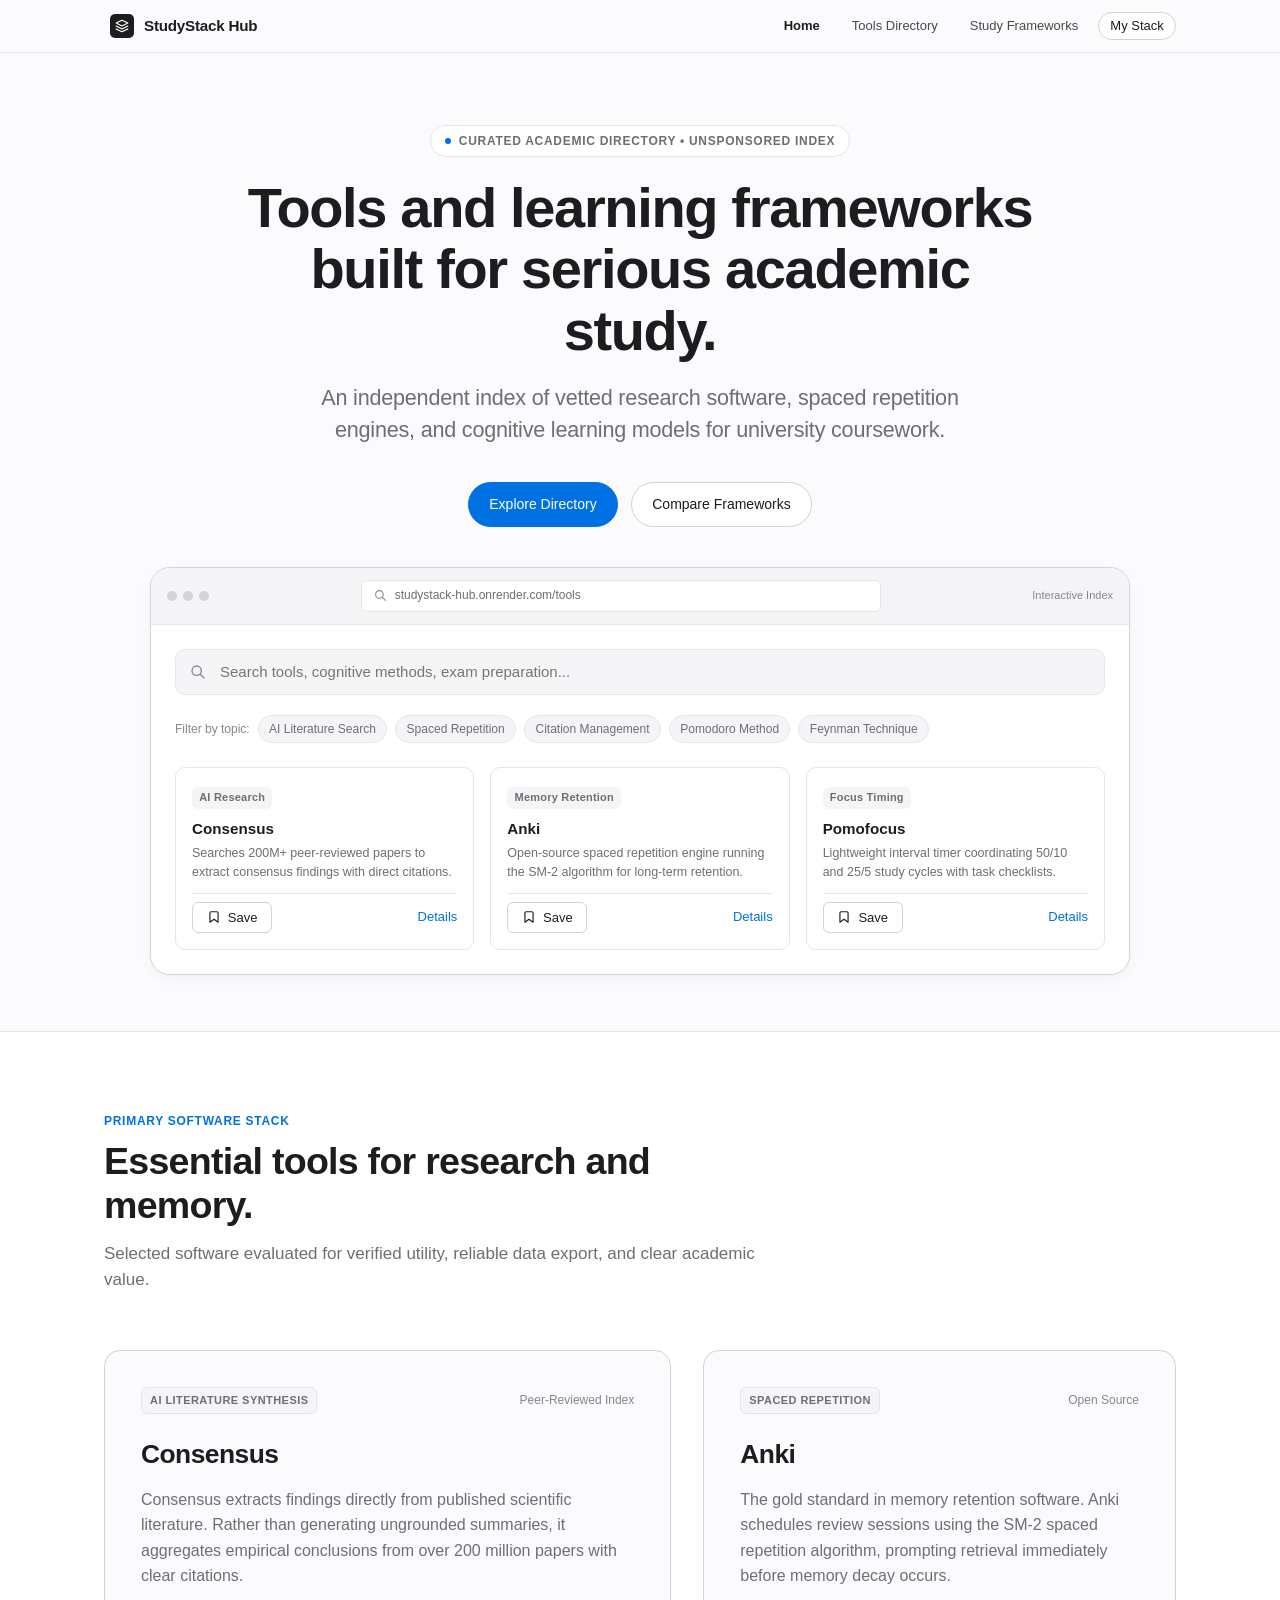
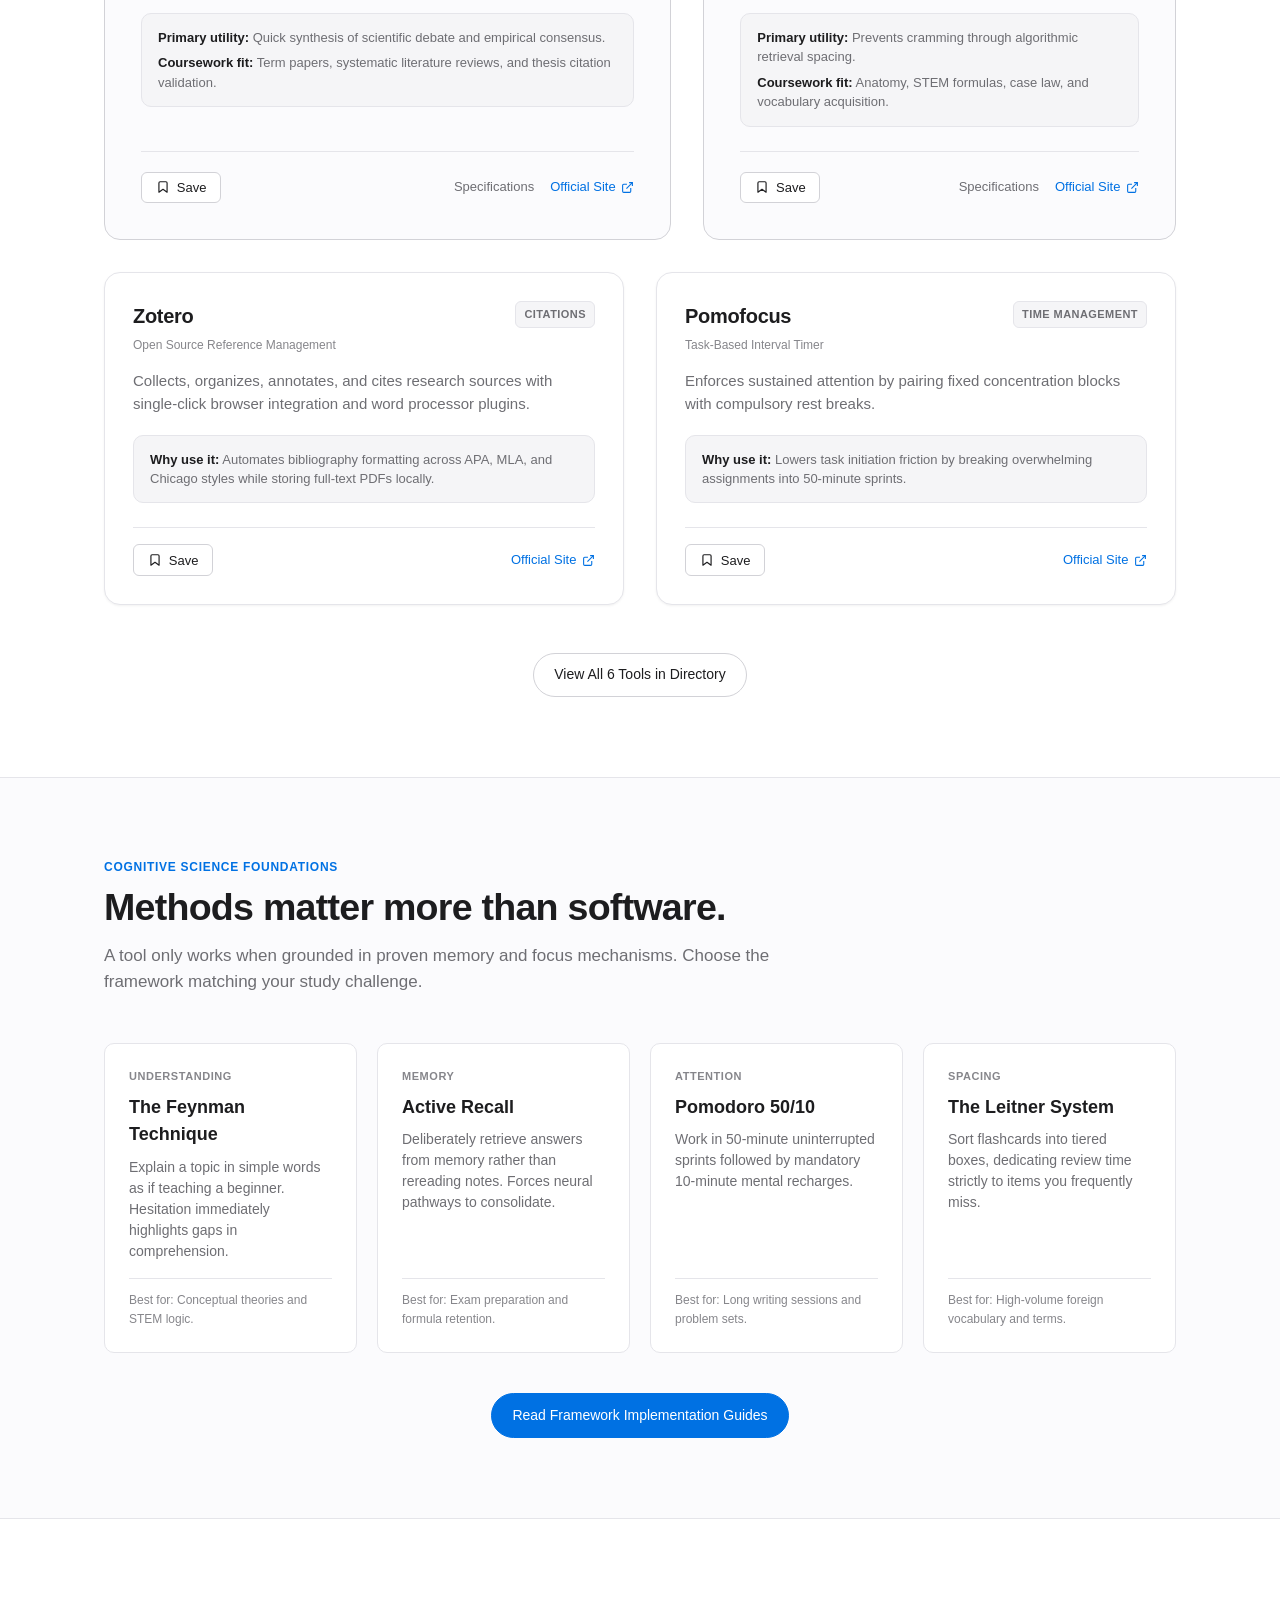
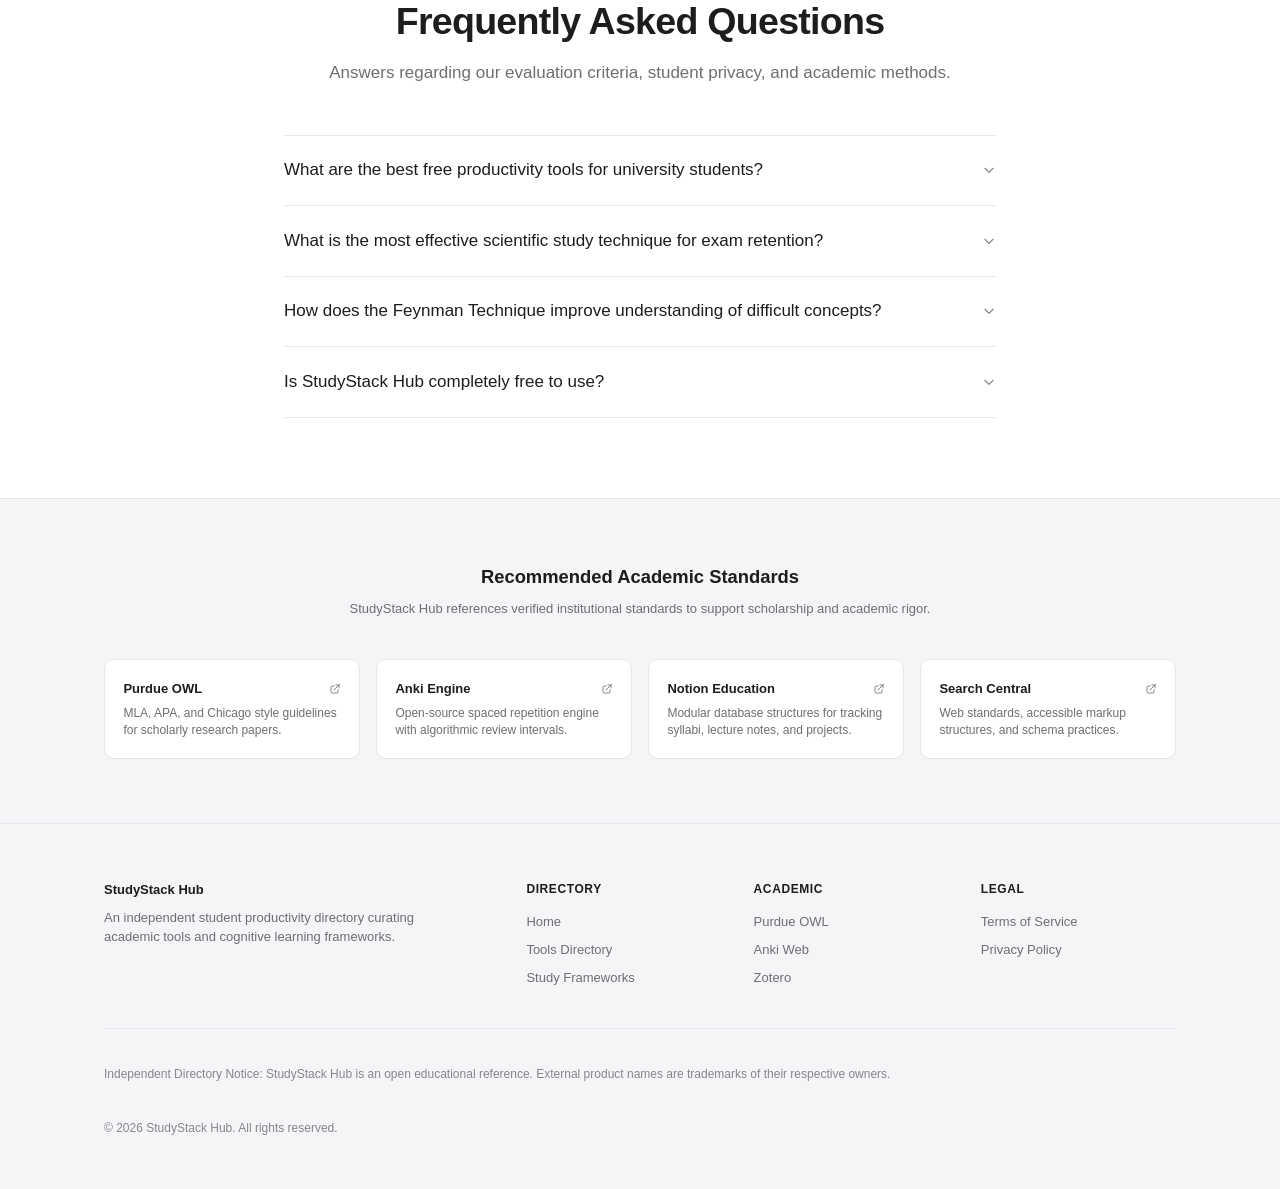
==== commit 8d4fd56c: "uploded project files." ====
--- a/index.html
+++ b/index.html
@@ -1,82 +1,39 @@
 <!doctype html>
-<html lang="en" class="scroll-smooth">
+<html lang="en">
 <head>
   <meta charset="UTF-8">
   <meta name="viewport" content="width=device-width, initial-scale=1.0">
   
-  <!-- Favicon -->
   <link rel="icon" type="image/svg+xml" href="favicon.svg">
   
-  <!-- Primary SEO Meta Tags -->
-  <title>Student Productivity Directory | Free AI Tools &amp; Study Frameworks</title>
-  <meta name="title" content="Student Productivity Directory | Free AI Tools &amp; Study Frameworks">
-  <meta name="description" content="Discover curated AI tools, study frameworks, and academic resource kits for university students. Learn Feynman technique, Active Recall, and Pomodoro.">
-  <meta name="keywords" content="student productivity tools, AI tools for students, academic research tools, study frameworks, active recall, feynman technique, spaced repetition flashcards, pomodoro timer, college study methods">
+  <title>StudyStack Hub: Student Productivity Directory and Study Frameworks</title>
+  <meta name="title" content="StudyStack Hub: Student Productivity Directory and Study Frameworks">
+  <meta name="description" content="A curated directory of vetted academic tools and evidence-based learning frameworks for university students. Discover Consensus, Anki, Feynman, and Active Recall.">
+  <meta name="keywords" content="student productivity tools, academic research tools, study frameworks, active recall, feynman technique, spaced repetition flashcards, pomodoro timer, university study methods">
   <meta name="author" content="StudyStack Hub">
   <meta name="robots" content="index, follow, max-image-preview:large, max-snippet:-1, max-video-preview:-1">
-  <meta name="theme-color" content="#0F172A">
+  <meta name="theme-color" content="#FBFBFD">
   
-  <!-- Canonical URL -->
   <link rel="canonical" href="https://studystack-hub.onrender.com/">
 
-  <!-- Google Search Console Site Verification (Update 'content' with token from Google Search Console) -->
-  <meta name="google-site-verification" content="PASTE_YOUR_GOOGLE_SEARCH_CONSOLE_CODE_HERE">
-
-  <!-- Google tag (gtag.js) / Google Analytics 4 (Replace G-XXXXXXXXXX with your Measurement ID) -->
-  <!--
-  <script async src="https://www.googletagmanager.com/gtag/js?id=G-XXXXXXXXXX"></script>
-  <script>
-    window.dataLayer = window.dataLayer || [];
-    function gtag(){dataLayer.push(arguments);}
-    gtag('js', new Date());
-    gtag('config', 'G-XXXXXXXXXX');
-  </script>
-  -->
-
-  <!-- Open Graph / Facebook -->
+  <!-- Open Graph -->
   <meta property="og:type" content="website">
   <meta property="og:url" content="https://studystack-hub.onrender.com/">
-  <meta property="og:title" content="Student Productivity Directory | Free AI Tools &amp; Study Frameworks">
-  <meta property="og:description" content="Discover curated AI tools, study frameworks, and academic resource kits for university students.">
-  <meta property="og:image" content="https://images.unsplash.com/photo-1523240795612-9a054b0db644?auto=format&fit=crop&w=1200&q=80">
+  <meta property="og:title" content="StudyStack Hub: Student Productivity Directory and Study Frameworks">
+  <meta property="og:description" content="A curated directory of vetted academic tools and evidence-based learning frameworks for university students.">
   <meta property="og:site_name" content="StudyStack Hub">
   <meta property="og:locale" content="en_US">
 
-  <!-- Twitter / X -->
+  <!-- Twitter -->
   <meta name="twitter:card" content="summary_large_image">
   <meta name="twitter:url" content="https://studystack-hub.onrender.com/">
-  <meta name="twitter:title" content="Student Productivity Directory | Free AI Tools &amp; Study Frameworks">
-  <meta name="twitter:description" content="Discover curated AI tools, study frameworks, and academic resource kits for university students.">
-  <meta name="twitter:image" content="https://images.unsplash.com/photo-1523240795612-9a054b0db644?auto=format&fit=crop&w=1200&q=80">
-
-  <!-- Tailwind CSS CDN with custom design tokens -->
-  <script src="https://cdn.tailwindcss.com"></script>
-  <script>
-    tailwind.config = {
-      theme: {
-        extend: {
-          colors: {
-            brand: {
-              navy: '#0F172A',
-              slate: '#F8FAFC',
-              blue: '#3B82F6',
-              purple: '#8B5CF6',
-              teal: '#14B8A6',
-              amber: '#F59E0B'
-            }
-          },
-          fontFamily: {
-            sans: ['system-ui', '-apple-system', 'BlinkMacSystemFont', '"Segoe UI"', 'Roboto', 'Oxygen', 'Ubuntu', 'Cantarell', '"Open Sans"', '"Helvetica Neue"', 'sans-serif']
-          }
-        }
-      }
-    }
-  </script>
+  <meta name="twitter:title" content="StudyStack Hub: Student Productivity Directory and Study Frameworks">
+  <meta name="twitter:description" content="A curated directory of vetted academic tools and evidence-based learning frameworks for university students.">
 
   <!-- Master Stylesheet -->
   <link rel="stylesheet" href="style.css">
 
-  <!-- Structured Data: WebSite, Organization & FAQPage (JSON-LD) -->
+  <!-- Structured Data: WebSite, Organization and FAQPage (JSON-LD) -->
   <script type="application/ld+json">
   {
     "@context": "https://schema.org",
@@ -87,7 +44,7 @@
         "name": "StudyStack Hub",
         "url": "https://studystack-hub.onrender.com/",
         "logo": "https://studystack-hub.onrender.com/favicon.svg",
-        "description": "A curated student productivity directory for discovering useful tools, study frameworks, and academic resources."
+        "description": "An independent student productivity directory curating academic tools, cognitive frameworks, and study methods."
       },
       {
         "@type": "WebSite",
@@ -109,10 +66,10 @@
         "mainEntity": [
           {
             "@type": "Question",
-            "name": "What are the best free AI productivity tools for university students?",
+            "name": "What are the best free productivity tools for university students?",
             "acceptedAnswer": {
               "@type": "Answer",
-              "text": "Top vetted academic AI tools include Consensus for peer-reviewed literature synthesis, Anki for algorithmic spaced repetition, Zotero for citation management, and Pomofocus for distraction-free timed sprints."
+              "text": "Vetted academic tools include Consensus for peer-reviewed literature synthesis, Anki for algorithmic spaced repetition, Zotero for citation management, and Pomofocus for interval focus sprints."
             }
           },
           {
@@ -120,15 +77,15 @@
             "name": "What is the most effective scientific study technique for exam retention?",
             "acceptedAnswer": {
               "@type": "Answer",
-              "text": "Active Recall paired with Spaced Repetition (via the Leitner System or Anki) is scientifically proven to outperform passive rereading by strengthening neural synaptic pathways during deliberate retrieval."
+              "text": "Active Recall paired with Spaced Repetition outperforms passive rereading by strengthening neural synaptic pathways during deliberate memory retrieval."
             }
           },
           {
             "@type": "Question",
-            "name": "How does the Feynman Technique help understand difficult concepts?",
+            "name": "How does the Feynman Technique improve understanding of difficult concepts?",
             "acceptedAnswer": {
               "@type": "Answer",
-              "text": "The Feynman Technique forces you to teach a concept in plain, simple terms without academic jargon. Wherever you stumble or use filler language reveals the precise conceptual gap you need to review."
+              "text": "The Feynman Technique requires you to explain a concept in plain language without academic jargon. Difficulty or hesitation reveals the precise conceptual gap you need to review."
             }
           },
           {
@@ -136,7 +93,7 @@
             "name": "Is StudyStack Hub free to use?",
             "acceptedAnswer": {
               "@type": "Answer",
-              "text": "Yes, StudyStack Hub is an open, 100% free directory created for university students, featuring un-sponsored tool recommendations and evidence-backed learning frameworks."
+              "text": "Yes. StudyStack Hub is an open, completely free educational directory featuring unsponsored software evaluations and evidence-backed learning frameworks."
             }
           }
         ]
@@ -144,725 +101,687 @@
     ]
   }
   </script>
-
-  <style>
-    @media (prefers-reduced-motion: reduce) {
-      *, ::before, ::after {
-        animation-duration: 0.01ms !important;
-        animation-iteration-count: 1 !important;
-        transition-duration: 0.01ms !important;
-        scroll-behavior: auto !important;
-      }
-    }
-  </style>
 </head>
-<body class="bg-brand-slate text-slate-800 antialiased font-sans min-h-screen flex flex-col">
-
-  <!-- ==================== GLOBAL HEADER ==================== -->
-  <header class="bg-brand-navy border-b border-slate-800 sticky top-0 z-50 text-white shadow-md">
-    <div class="max-w-7xl mx-auto px-4 sm:px-6 lg:px-8">
-      <div class="flex items-center justify-between h-16">
-        
-        <!-- Brand Logo -->
-        <a href="index.html" class="flex items-center gap-3 group focus:outline-none focus:ring-2 focus:ring-brand-blue rounded-lg p-1" aria-label="StudyStack Hub Homepage">
-          <div class="w-9 h-9 rounded-lg bg-gradient-to-br from-brand-blue to-brand-purple flex items-center justify-center shadow-md">
-            <!-- Stacked Knowledge Icon -->
-            <svg class="w-5 h-5 text-white transform group-hover:scale-105 transition-transform" viewBox="0 0 24 24" fill="none" stroke="currentColor" stroke-width="2" stroke-linecap="round" stroke-linejoin="round" aria-hidden="true">
-              <polygon points="12 2 2 7 12 12 22 7 12 2"></polygon>
-              <polyline points="2 17 12 22 22 17"></polyline>
-              <polyline points="2 12 12 17 22 12"></polyline>
-            </svg>
-          </div>
-          <div>
-            <span class="font-bold text-lg tracking-tight text-white group-hover:text-blue-300 transition-colors">StudyStack<span class="text-brand-blue font-semibold ml-1">Hub</span></span>
-          </div>
-        </a>
-
-        <!-- Desktop Navigation -->
-        <nav class="hidden md:flex items-center space-x-1 lg:space-x-3" aria-label="Primary Navigation">
-          <a href="index.html" class="px-3 py-2 rounded-md text-sm font-semibold bg-slate-800 text-white border border-slate-700" aria-current="page">Home</a>
-          <a href="tools.html" class="px-3 py-2 rounded-md text-sm font-medium text-slate-300 hover:text-white hover:bg-slate-800/60 transition-colors">Tools Directory</a>
-          <a href="frameworks.html" class="px-3 py-2 rounded-md text-sm font-medium text-slate-300 hover:text-white hover:bg-slate-800/60 transition-colors">Study Frameworks</a>
-          <button type="button" class="open-stack-drawer-btn relative inline-flex items-center gap-1.5 px-3 py-1.5 rounded-lg text-sm font-semibold bg-slate-800 hover:bg-slate-700 text-slate-200 hover:text-white border border-slate-700 transition-colors" title="Open My Study Stack">
-            <svg class="w-4 h-4 text-brand-blue" fill="none" stroke="currentColor" viewBox="0 0 24 24"><path stroke-linecap="round" stroke-linejoin="round" stroke-width="2" d="M5 5a2 2 0 012-2h10a2 2 0 012 2v16l-7-3.5L5 21V5z"/></svg>
-            <span>My Stack</span>
-            <span class="stack-count-badge hidden ml-0.5 px-1.5 py-0.2 rounded-full text-[10px] font-bold bg-brand-blue text-white">0</span>
-          </button>
-        </nav>
-
-        <!-- CTA Header Action -->
-        <div class="hidden md:flex items-center">
-          <a href="mailto:hello@studystackhub.example?subject=Resource%20Submission" class="inline-flex items-center gap-2 px-4 py-2 text-sm font-semibold text-white bg-gradient-to-r from-brand-blue to-brand-purple hover:from-blue-600 hover:to-purple-600 rounded-lg shadow-sm hover:shadow transition-all focus:outline-none focus:ring-2 focus:ring-brand-blue focus:ring-offset-2 focus:ring-offset-brand-navy" title="Site administrator email placeholder: replace with your submission address">
-            <svg class="w-4 h-4" fill="none" stroke="currentColor" viewBox="0 0 24 24" aria-hidden="true">
-              <path stroke-linecap="round" stroke-linejoin="round" stroke-width="2" d="M12 4v16m8-8H4"></path>
-            </svg>
-            Submit a Resource
-          </a>
-        </div>
-
-        <!-- Mobile Hamburger Button -->
-        <div class="flex md:hidden">
-          <button id="mobile-menu-button" type="button" class="p-2 rounded-lg text-slate-400 hover:text-white hover:bg-slate-800 focus:outline-none focus:ring-2 focus:ring-brand-blue" aria-controls="mobile-menu" aria-expanded="false" aria-label="Toggle navigation menu">
-            <svg id="menu-closed-icon" class="block w-6 h-6" fill="none" stroke="currentColor" viewBox="0 0 24 24" aria-hidden="true">
-              <path stroke-linecap="round" stroke-linejoin="round" stroke-width="2" d="M4 6h16M4 12h16M4 18h16"></path>
-            </svg>
-            <svg id="menu-opened-icon" class="hidden w-6 h-6" fill="none" stroke="currentColor" viewBox="0 0 24 24" aria-hidden="true">
-              <path stroke-linecap="round" stroke-linejoin="round" stroke-width="2" d="M6 18L18 6M6 6l12 12"></path>
-            </svg>
-          </button>
-        </div>
-
-      </div>
+<body>
+
+  <!-- Global Header -->
+  <header class="site-header">
+    <div class="header-inner">
+      <a href="index.html" class="brand-mark" aria-label="StudyStack Hub Homepage">
+        <div class="brand-icon-box">
+          <svg viewBox="0 0 24 24" fill="none" stroke="currentColor" stroke-width="2" stroke-linecap="round" stroke-linejoin="round" aria-hidden="true">
+            <polygon points="12 2 2 7 12 12 22 7 12 2"></polygon>
+            <polyline points="2 17 12 22 22 17"></polyline>
+            <polyline points="2 12 12 17 22 12"></polyline>
+          </svg>
+        </div>
+        <span>StudyStack Hub</span>
+      </a>
+
+      <nav class="nav-links" aria-label="Primary Navigation">
+        <a href="index.html" class="nav-item" aria-current="page">Home</a>
+        <a href="tools.html" class="nav-item">Tools Directory</a>
+        <a href="frameworks.html" class="nav-item">Study Frameworks</a>
+        <button type="button" class="nav-stack-btn open-stack-drawer-btn" title="Open My Study Stack">
+          <span>My Stack</span>
+          <span class="stack-count-badge hidden">0</span>
+        </button>
+      </nav>
+
+      <button id="mobile-menu-button" type="button" class="mobile-nav-toggle" aria-controls="mobile-menu" aria-expanded="false" aria-label="Toggle navigation menu">
+        <svg id="menu-closed-icon" style="width: 22px; height: 22px;" fill="none" stroke="currentColor" viewBox="0 0 24 24">
+          <path stroke-linecap="round" stroke-linejoin="round" stroke-width="2" d="M4 6h16M4 12h16M4 18h16"></path>
+        </svg>
+        <svg id="menu-opened-icon" class="hidden" style="width: 22px; height: 22px;" fill="none" stroke="currentColor" viewBox="0 0 24 24">
+          <path stroke-linecap="round" stroke-linejoin="round" stroke-width="2" d="M6 18L18 6M6 6l12 12"></path>
+        </svg>
+      </button>
     </div>
 
     <!-- Mobile Navigation Drawer -->
-    <div id="mobile-menu" class="hidden md:hidden bg-slate-900 border-b border-slate-800 px-4 pt-2 pb-4 space-y-2">
-      <a href="index.html" class="block px-3 py-2 rounded-md text-base font-semibold bg-slate-800 text-white" aria-current="page">Home</a>
-      <a href="tools.html" class="block px-3 py-2 rounded-md text-base font-medium text-slate-300 hover:text-white hover:bg-slate-800 transition-colors">Tools Directory</a>
-      <a href="frameworks.html" class="block px-3 py-2 rounded-md text-base font-medium text-slate-300 hover:text-white hover:bg-slate-800 transition-colors">Study Frameworks</a>
-      <button type="button" class="open-stack-drawer-btn w-full flex items-center justify-between px-3 py-2 rounded-md text-base font-medium text-slate-300 hover:text-white hover:bg-slate-800 transition-colors">
-        <span class="flex items-center gap-2">
-          <svg class="w-4 h-4 text-brand-blue" fill="none" stroke="currentColor" viewBox="0 0 24 24"><path stroke-linecap="round" stroke-linejoin="round" stroke-width="2" d="M5 5a2 2 0 012-2h10a2 2 0 012 2v16l-7-3.5L5 21V5z"/></svg>
-          My Study Stack
-        </span>
-        <span class="stack-count-badge hidden px-2 py-0.5 rounded-full text-xs font-bold bg-brand-blue text-white">0</span>
+    <div id="mobile-menu" class="mobile-menu-drawer hidden">
+      <a href="index.html" class="mobile-menu-link" aria-current="page">Home</a>
+      <a href="tools.html" class="mobile-menu-link">Tools Directory</a>
+      <a href="frameworks.html" class="mobile-menu-link">Study Frameworks</a>
+      <button type="button" class="open-stack-drawer-btn mobile-menu-link" style="width: 100%; text-align: left; background: none; border: none; cursor: pointer; padding: 0.75rem 0;">
+        <span>My Study Stack</span>
+        <span class="stack-count-badge hidden">0</span>
       </button>
-      <div class="pt-2">
-        <a href="mailto:hello@studystackhub.example?subject=Resource%20Submission" class="block text-center px-4 py-2.5 text-sm font-semibold text-white bg-gradient-to-r from-brand-blue to-brand-purple rounded-lg shadow-sm">Submit a Resource</a>
-      </div>
     </div>
   </header>
 
-  <!-- ==================== MAIN CONTENT ==================== -->
-  <main class="flex-grow">
-
-    <!-- HERO SECTION -->
-    <section class="bg-brand-navy text-white pt-12 pb-16 lg:pt-16 lg:pb-24 relative overflow-hidden">
-      <!-- Background subtle glow accents -->
-      <div class="absolute top-0 right-0 -mr-20 -mt-20 w-96 h-96 rounded-full bg-brand-blue/10 blur-3xl pointer-events-none" aria-hidden="true"></div>
-      <div class="absolute bottom-0 left-0 -ml-20 -mb-20 w-96 h-96 rounded-full bg-brand-purple/10 blur-3xl pointer-events-none" aria-hidden="true"></div>
-
-      <div class="max-w-7xl mx-auto px-4 sm:px-6 lg:px-8 relative z-10">
-        <div class="grid grid-cols-1 lg:grid-cols-12 gap-12 items-center">
-          
-          <!-- Hero Copy & Search -->
-          <div class="lg:col-span-7 text-center lg:text-left">
-            <div class="inline-flex items-center gap-2 px-3 py-1 rounded-full text-xs font-semibold bg-brand-blue/20 text-blue-300 border border-brand-blue/30 mb-6">
-              <span class="w-2 h-2 rounded-full bg-brand-teal"></span>
-              Curated Academic Directory • No Sponsored Clutter
-            </div>
-
-            <h1 class="text-3xl sm:text-4xl lg:text-5xl font-extrabold tracking-tight text-white leading-tight mb-6">
-              The Ultimate Free Resource Directory for <span class="text-transparent bg-clip-text bg-gradient-to-r from-blue-400 via-indigo-300 to-purple-400">Smart Students</span>
-            </h1>
-
-            <p class="text-lg sm:text-xl text-slate-300 max-w-2xl mx-auto lg:mx-0 mb-8 leading-relaxed">
-              A curated index of top-rated AI tools, battle-tested study methods, and academic cheat sheets to crush your semester.
-            </p>
-
-            <!-- Search Interface -->
-            <div class="max-w-xl mx-auto lg:mx-0">
-              <form id="hero-search-form" class="relative" role="search" onsubmit="event.preventDefault(); handleHeroSearch();">
-                <label for="hero-search-input" class="sr-only">Search AI tools, study methods, exam resources</label>
-                <div class="relative flex items-center">
-                  <div class="absolute inset-y-0 left-0 pl-4 flex items-center pointer-events-none text-slate-400">
-                    <svg class="w-5 h-5" fill="none" stroke="currentColor" viewBox="0 0 24 24" aria-hidden="true">
-                      <path stroke-linecap="round" stroke-linejoin="round" stroke-width="2" d="M21 21l-6-6m2-5a7 7 0 11-14 0 7 7 0 0114 0z"></path>
-                    </svg>
-                  </div>
+  <!-- Main Content Stage -->
+  <main style="flex-grow: 1;">
+
+    <!-- HERO SECTION: Product As Visual Stage -->
+    <section style="padding: 4.5rem 0 3.5rem; text-align: center;">
+      <div class="container">
+        
+        <span class="eyebrow-badge" style="margin-bottom: 1.25rem;">
+          <span class="eyebrow-badge-dot"></span>
+          Curated Academic Directory • Unsponsored Index
+        </span>
+
+        <h1 class="text-hero-title" style="max-width: 820px; margin: 0 auto 1.25rem;">
+          Tools and learning frameworks built for serious academic study.
+        </h1>
+
+        <p class="text-hero-subtitle" style="max-width: 640px; margin: 0 auto 2.25rem;">
+          An independent index of vetted research software, spaced repetition engines, and cognitive learning models for university coursework.
+        </p>
+
+        <div style="display: flex; flex-wrap: wrap; justify-content: center; gap: 0.85rem; margin-bottom: 2rem;">
+          <a href="tools.html" class="btn-primary">
+            Explore Directory
+          </a>
+          <a href="frameworks.html" class="btn-secondary">
+            Compare Frameworks
+          </a>
+        </div>
+
+        <!-- PRODUCT AS MAIN VISUAL: Interactive Directory Stage -->
+        <div class="product-hero-stage" aria-label="Interactive StudyStack Directory Preview">
+          <div class="product-window-chrome">
+            <div class="window-dots" aria-hidden="true">
+              <span class="window-dot"></span>
+              <span class="window-dot"></span>
+              <span class="window-dot"></span>
+            </div>
+            <div class="window-search-pill" aria-hidden="true">
+              <svg style="width: 13px; height: 13px; color: var(--color-text-tertiary);" fill="none" stroke="currentColor" viewBox="0 0 24 24"><path stroke-linecap="round" stroke-linejoin="round" stroke-width="2" d="M21 21l-6-6m2-5a7 7 0 11-14 0 7 7 0 0114 0z"/></svg>
+              <span>studystack-hub.onrender.com/tools</span>
+            </div>
+            <span style="font-size: 0.6875rem; font-weight: 500; color: var(--color-text-tertiary);">Interactive Index</span>
+          </div>
+
+          <div class="product-stage-body">
+            
+            <!-- Real Working Search Form -->
+            <div class="product-hero-search-wrapper">
+              <form id="hero-search-form" role="search" onsubmit="event.preventDefault(); handleHeroSearch();">
+                <label for="hero-search-input" class="sr-only">Search academic tools and learning methods</label>
+                <div style="position: relative;">
+                  <svg class="search-icon-adornment" fill="none" stroke="currentColor" viewBox="0 0 24 24" aria-hidden="true">
+                    <path stroke-linecap="round" stroke-linejoin="round" stroke-width="2" d="M21 21l-6-6m2-5a7 7 0 11-14 0 7 7 0 0114 0z"></path>
+                  </svg>
                   <input
                     type="search"
                     id="hero-search-input"
-                    class="block w-full pl-11 pr-28 py-3.5 bg-slate-900/90 text-white placeholder-slate-400 rounded-xl border border-slate-700 shadow-inner focus:outline-none focus:ring-2 focus:ring-brand-blue focus:border-brand-blue text-sm transition-colors"
-                    placeholder="Search AI tools, study methods, exam resources..."
+                    class="search-input-field"
+                    placeholder="Search tools, cognitive methods, exam preparation..."
                     autocomplete="off"
                   >
+                </div>
+              </form>
+
+              <!-- Live Dynamic Search Results Popover -->
+              <div id="hero-search-results" class="search-results-popover hidden" aria-live="polite"></div>
+            </div>
+
+            <!-- Quick Jump Filter Chips -->
+            <div class="quick-pills-row">
+              <span style="font-size: 0.75rem; color: var(--color-text-tertiary); font-weight: 500;">Filter by topic:</span>
+              <a href="tools.html?category=ai-research" class="quick-pill">AI Literature Search</a>
+              <a href="tools.html?category=retention" class="quick-pill">Spaced Repetition</a>
+              <a href="tools.html?category=citations" class="quick-pill">Citation Management</a>
+              <a href="frameworks.html#pomodoro" class="quick-pill">Pomodoro Method</a>
+              <a href="frameworks.html#feynman" class="quick-pill">Feynman Technique</a>
+            </div>
+
+            <!-- Working Micro-Showcase of Tools -->
+            <div class="stage-showcase-grid">
+              
+              <article class="stage-micro-card">
+                <div>
+                  <span class="micro-card-badge">AI Research</span>
+                  <h3 class="micro-card-title">Consensus</h3>
+                  <p class="micro-card-desc">
+                    Searches 200M+ peer-reviewed papers to extract consensus findings with direct citations.
+                  </p>
+                </div>
+                <div class="micro-card-footer">
                   <button
-                    type="submit"
-                    class="absolute right-1.5 px-4 py-2 bg-brand-blue hover:bg-blue-600 text-white text-xs sm:text-sm font-semibold rounded-lg transition-colors focus:outline-none focus:ring-2 focus:ring-offset-2 focus:ring-brand-blue"
+                    type="button"
+                    class="btn-save-stack"
+                    data-id="consensus"
+                    data-title="Consensus"
+                    data-category="AI Research"
+                    data-url="tools.html#consensus"
+                    data-snippet="Academic search engine synthesizing 200M+ peer-reviewed papers."
+                    title="Save to My Study Stack"
                   >
-                    Search
+                    <svg viewBox="0 0 24 24" fill="none" stroke="currentColor" stroke-width="2"><path d="M19 21l-7-5-7 5V5a2 2 0 0 1 2-2h10a2 2 0 0 1 2 2z"/></svg>
+                    <span>Save</span>
                   </button>
-                </div>
-              </form>
-
-              <!-- Live Interactive Search Results Dropdown -->
-              <div id="hero-search-results" class="hidden mt-2 bg-slate-900 border border-slate-700 rounded-xl shadow-2xl overflow-hidden text-left divide-y divide-slate-800 z-30 relative" aria-live="polite"></div>
-
-              <!-- Quick Filter Chips -->
-              <div class="mt-4 flex flex-wrap items-center justify-center lg:justify-start gap-2 pt-1">
-                <span class="text-xs text-slate-400 font-medium">Quick Explore:</span>
-                <a href="tools.html?category=ai-research" class="inline-flex items-center text-xs font-medium px-2.5 py-1 rounded-md bg-slate-800 text-slate-300 hover:text-white hover:bg-slate-700 border border-slate-700 transition-colors">
-                  #AI Tools
-                </a>
-                <a href="frameworks.html#pomodoro" class="inline-flex items-center text-xs font-medium px-2.5 py-1 rounded-md bg-slate-800 text-slate-300 hover:text-white hover:bg-slate-700 border border-slate-700 transition-colors">
-                  #Pomodoro
-                </a>
-                <a href="frameworks.html#active-recall" class="inline-flex items-center text-xs font-medium px-2.5 py-1 rounded-md bg-slate-800 text-slate-300 hover:text-white hover:bg-slate-700 border border-slate-700 transition-colors">
-                  #Exam Prep
-                </a>
-                <a href="tools.html?category=planning" class="inline-flex items-center text-xs font-medium px-2.5 py-1 rounded-md bg-slate-800 text-slate-300 hover:text-white hover:bg-slate-700 border border-slate-700 transition-colors">
-                  #Notion Templates
-                </a>
-              </div>
-            </div>
-
-            <!-- Value Props Checklist -->
-            <div class="mt-8 grid grid-cols-3 gap-4 pt-6 border-t border-slate-800 text-slate-400 text-xs">
-              <div class="flex items-center justify-center lg:justify-start gap-1.5">
-                <svg class="w-4 h-4 text-brand-teal flex-shrink-0" fill="none" stroke="currentColor" viewBox="0 0 24 24"><path stroke-linecap="round" stroke-linejoin="round" stroke-width="2" d="M5 13l4 4L19 7"></path></svg>
-                <span>Peer-Reviewed Logic</span>
-              </div>
-              <div class="flex items-center justify-center lg:justify-start gap-1.5">
-                <svg class="w-4 h-4 text-brand-teal flex-shrink-0" fill="none" stroke="currentColor" viewBox="0 0 24 24"><path stroke-linecap="round" stroke-linejoin="round" stroke-width="2" d="M5 13l4 4L19 7"></path></svg>
-                <span>No Fake Reviews</span>
-              </div>
-              <div class="flex items-center justify-center lg:justify-start gap-1.5">
-                <svg class="w-4 h-4 text-brand-teal flex-shrink-0" fill="none" stroke="currentColor" viewBox="0 0 24 24"><path stroke-linecap="round" stroke-linejoin="round" stroke-width="2" d="M5 13l4 4L19 7"></path></svg>
-                <span>Free Student Tools</span>
-              </div>
-            </div>
+                  <a href="tools.html#consensus" class="btn-external-link">Details</a>
+                </div>
+              </article>
+
+              <article class="stage-micro-card">
+                <div>
+                  <span class="micro-card-badge">Memory Retention</span>
+                  <h3 class="micro-card-title">Anki</h3>
+                  <p class="micro-card-desc">
+                    Open-source spaced repetition engine running the SM-2 algorithm for long-term retention.
+                  </p>
+                </div>
+                <div class="micro-card-footer">
+                  <button
+                    type="button"
+                    class="btn-save-stack"
+                    data-id="anki"
+                    data-title="Anki"
+                    data-category="Flashcards"
+                    data-url="tools.html#anki"
+                    data-snippet="SM-2 algorithmic spaced repetition flashcards for permanent retention."
+                    title="Save to My Study Stack"
+                  >
+                    <svg viewBox="0 0 24 24" fill="none" stroke="currentColor" stroke-width="2"><path d="M19 21l-7-5-7 5V5a2 2 0 0 1 2-2h10a2 2 0 0 1 2 2z"/></svg>
+                    <span>Save</span>
+                  </button>
+                  <a href="tools.html#anki" class="btn-external-link">Details</a>
+                </div>
+              </article>
+
+              <article class="stage-micro-card">
+                <div>
+                  <span class="micro-card-badge">Focus Timing</span>
+                  <h3 class="micro-card-title">Pomofocus</h3>
+                  <p class="micro-card-desc">
+                    Lightweight interval timer coordinating 50/10 and 25/5 study cycles with task checklists.
+                  </p>
+                </div>
+                <div class="micro-card-footer">
+                  <button
+                    type="button"
+                    class="btn-save-stack"
+                    data-id="pomofocus"
+                    data-title="Pomofocus"
+                    data-category="Focus"
+                    data-url="tools.html#pomofocus"
+                    data-snippet="Distraction-free interval timer pairing work sprints with task lists."
+                    title="Save to My Study Stack"
+                  >
+                    <svg viewBox="0 0 24 24" fill="none" stroke="currentColor" stroke-width="2"><path d="M19 21l-7-5-7 5V5a2 2 0 0 1 2-2h10a2 2 0 0 1 2 2z"/></svg>
+                    <span>Save</span>
+                  </button>
+                  <a href="tools.html#pomofocus" class="btn-external-link">Details</a>
+                </div>
+              </article>
+
+            </div>
+
           </div>
-
-          <!-- Hero Visual Image (Descriptive Unsplash Image) -->
-          <div class="lg:col-span-5">
-            <div class="relative mx-auto max-w-md lg:max-w-none">
-              <div class="aspect-w-4 aspect-h-3 rounded-2xl overflow-hidden shadow-2xl border-2 border-slate-700/60 bg-slate-800">
-                <img
-                  src="https://images.unsplash.com/photo-1523240795612-9a054b0db644?auto=format&fit=crop&w=1200&q=80"
-                  alt="University students collaborating with laptops in a modern library"
-                  class="w-full h-full object-cover transform hover:scale-105 transition-transform duration-500"
-                  width="800"
-                  height="600"
-                >
-              </div>
-              <div class="absolute -bottom-4 -left-4 bg-slate-900/95 border border-slate-700 backdrop-blur px-4 py-3 rounded-xl shadow-lg flex items-center gap-3">
-                <div class="w-8 h-8 rounded-lg bg-brand-teal/20 text-brand-teal flex items-center justify-center">
-                  <svg class="w-4 h-4" fill="none" stroke="currentColor" viewBox="0 0 24 24"><path stroke-linecap="round" stroke-linejoin="round" stroke-width="2" d="M9 12l2 2 4-4m6 2a9 9 0 11-18 0 9 9 0 0118 0z"></path></svg>
-                </div>
-                <div>
-                  <p class="text-xs font-semibold text-white">Student-First Verification</p>
-                  <p class="text-[11px] text-slate-400">Tested across university coursework</p>
-                </div>
-              </div>
-            </div>
-          </div>
-
-        </div>
+        </div>
+
       </div>
     </section>
 
-
-    <!-- FEATURED TOOLS SECTION -->
-    <section id="featured-tools" class="py-16 sm:py-20 bg-brand-slate">
-      <div class="max-w-7xl mx-auto px-4 sm:px-6 lg:px-8">
+    <!-- SECTION: Curated Software Spotlight (Varied Section Composition) -->
+    <section style="padding: 5rem 0; border-top: 1px solid var(--color-border-subtle); background-color: var(--color-surface);">
+      <div class="container">
         
-        <div class="flex flex-col md:flex-row md:items-end justify-between mb-12">
-          <div>
-            <div class="inline-flex items-center gap-1.5 text-xs font-semibold uppercase tracking-wider text-brand-blue mb-2">
-              <span class="w-1.5 h-1.5 rounded-full bg-brand-blue"></span>
-              Essential Stack
-            </div>
-            <h2 class="text-2xl sm:text-3xl font-bold text-slate-900 tracking-tight">
-              Featured Academic Productivity Tools
-            </h2>
-            <p class="mt-2 text-base text-slate-600 max-w-2xl">
-              Carefully vetted software designed to accelerate academic research, strengthen memory retention, and safeguard study focus.
-            </p>
-          </div>
-          <div class="mt-4 md:mt-0">
-            <a href="tools.html" class="inline-flex items-center text-sm font-semibold text-brand-blue hover:text-blue-700 transition-colors group">
-              View All Tools
-              <svg class="w-4 h-4 ml-1 transform group-hover:translate-x-1 transition-transform" fill="none" stroke="currentColor" viewBox="0 0 24 24" aria-hidden="true">
-                <path stroke-linecap="round" stroke-linejoin="round" stroke-width="2" d="M14 5l7 7m0 0l-7 7m7-7H3"></path>
-              </svg>
-            </a>
-          </div>
-        </div>
-
-        <!-- 3-Card Resource Grid -->
-        <div class="grid grid-cols-1 md:grid-cols-3 gap-8">
+        <div style="display: flex; flex-direction: column; align-items: flex-start; max-width: 680px; margin-bottom: 3.5rem;">
+          <span style="font-size: 0.75rem; font-weight: 600; text-transform: uppercase; letter-spacing: 0.06em; color: var(--color-accent); margin-bottom: 0.5rem;">
+            Primary Software Stack
+          </span>
+          <h2 class="text-section-title" style="margin: 0 0 0.85rem;">
+            Essential tools for research and memory.
+          </h2>
+          <p class="text-section-subtitle" style="margin: 0;">
+            Selected software evaluated for verified utility, reliable data export, and clear academic value.
+          </p>
+        </div>
+
+        <!-- Asymmetric Spotlight Layout -->
+        <div class="spotlight-grid">
           
-          <!-- Card 1: AI Research Assistant (Consensus) -->
-          <article class="rounded-xl border border-slate-200 bg-white hover:-translate-y-1 hover:shadow-lg transition-all p-6 flex flex-col justify-between">
+          <!-- Primary Spotlight: Consensus -->
+          <article style="background-color: var(--color-bg); border: 1px solid var(--color-border); border-radius: var(--radius-lg); padding: 2.25rem; display: flex; flex-direction: column; justify-content: space-between;">
             <div>
-              <div class="flex items-center justify-between mb-4">
-                <div class="w-12 h-12 rounded-xl bg-blue-50 text-brand-blue border border-blue-100 flex items-center justify-center font-bold text-xl">
-                  <svg class="w-6 h-6" fill="none" stroke="currentColor" viewBox="0 0 24 24" aria-hidden="true">
-                    <path stroke-linecap="round" stroke-linejoin="round" stroke-width="2" d="M9.663 17h4.673M12 3v1m6.364 1.636l-.707.707M21 12h-1M4 12H3m3.343-5.657l-.707-.707m2.828 9.9a5 5 0 117.072 0l-.548.547A3.374 3.374 0 0014 18.469V19a2 2 0 11-4 0v-.531c0-.895-.356-1.754-.988-2.386l-.548-.547z"></path>
-                  </svg>
-                </div>
-                <span class="inline-flex items-center px-2.5 py-0.5 rounded-full text-xs font-medium bg-blue-100 text-blue-800">
-                  AI Research
-                </span>
-              </div>
-
-              <h3 class="text-xl font-bold text-slate-900 mb-1">
+              <div style="display: flex; align-items: center; justify-content: space-between; margin-bottom: 1.25rem;">
+                <span class="tool-card-category-label">AI Literature Synthesis</span>
+                <span style="font-size: 0.75rem; color: var(--color-text-tertiary);">Peer-Reviewed Index</span>
+              </div>
+
+              <h3 style="font-size: 1.65rem; font-weight: 600; letter-spacing: -0.02em; color: var(--color-text); margin: 0 0 0.75rem;">
                 Consensus
               </h3>
-              <p class="text-xs font-medium text-slate-500 mb-3">Category: AI Literature Search &amp; Synthesis</p>
-
-              <p class="text-sm text-slate-600 mb-4 leading-relaxed">
-                An evidence-first search engine powered by AI that extracts key findings from over 200 million peer-reviewed research papers, providing direct citations without synthetic hallucinations.
+
+              <p style="font-size: 1rem; line-height: 1.6; color: var(--color-text-secondary); margin: 0 0 1.5rem;">
+                Consensus extracts findings directly from published scientific literature. Rather than generating ungrounded summaries, it aggregates empirical conclusions from over 200 million papers with clear citations.
               </p>
 
-              <div class="bg-slate-50 rounded-lg p-3 border border-slate-100 text-xs text-slate-600 mb-4 space-y-1">
-                <p><strong class="text-slate-800">Why use it:</strong> Finds consensus across published empirical studies in minutes.</p>
-                <p><strong class="text-slate-800">Best for:</strong> Term papers, literature reviews, and thesis citation hunting.</p>
-              </div>
-            </div>
-
-            <div class="pt-4 border-t border-slate-100 flex items-center justify-between">
+              <div class="tool-spec-box">
+                <p style="margin: 0 0 0.4rem;"><strong style="color: var(--color-text);">Primary utility:</strong> Quick synthesis of scientific debate and empirical consensus.</p>
+                <p style="margin: 0;"><strong style="color: var(--color-text);">Coursework fit:</strong> Term papers, systematic literature reviews, and thesis citation validation.</p>
+              </div>
+            </div>
+
+            <div style="display: flex; align-items: center; justify-content: space-between; padding-top: 1.25rem; border-top: 1px solid var(--color-border-subtle);">
               <button
                 type="button"
-                class="btn-save-stack card-action-btn"
+                class="btn-save-stack"
                 data-id="consensus"
                 data-title="Consensus"
                 data-category="AI Research"
                 data-url="tools.html#consensus"
                 data-snippet="Academic search engine synthesizing 200M+ peer-reviewed papers."
-                title="Save to My Study Stack"
-                aria-pressed="false"
               >
-                <svg class="w-3.5 h-3.5" fill="none" stroke="currentColor" viewBox="0 0 24 24"><path stroke-linecap="round" stroke-linejoin="round" stroke-width="2" d="M11.049 2.927c.3-.921 1.603-.921 1.902 0l1.519 4.674a1 1 0 00.95.69h4.915c.969 0 1.371 1.24.588 1.81l-3.976 2.888a1 1 0 00-.363 1.118l1.518 4.674c.3.922-.755 1.688-1.538 1.118l-3.976-2.888a1 1 0 00-1.176 0l-3.976 2.888c-.783.57-1.838-.197-1.538-1.118l1.518-4.674a1 1 0 00-.363-1.118l-3.976-2.888c-.784-.57-.38-1.81.588-1.81h4.914a1 1 0 00.951-.69l1.519-4.674z"/></svg>
-                <span>Save</span>
+                <svg viewBox="0 0 24 24" fill="none" stroke="currentColor" stroke-width="2"><path d="M19 21l-7-5-7 5V5a2 2 0 0 1 2-2h10a2 2 0 0 1 2 2z"/></svg>
+                <span>Save to Stack</span>
               </button>
-              <div class="flex items-center gap-3">
-                <a href="tools.html#consensus" class="text-xs font-semibold text-slate-700 hover:text-brand-blue transition-colors">Details</a>
-                <a href="https://consensus.app" target="_blank" rel="noopener noreferrer" class="inline-flex items-center gap-1 text-xs font-semibold text-brand-blue hover:text-blue-700 transition-colors">
+              <div style="display: flex; align-items: center; gap: 1rem;">
+                <a href="tools.html#consensus" style="font-size: 0.8125rem; font-weight: 500; color: var(--color-text-secondary);">Specifications</a>
+                <a href="https://consensus.app" target="_blank" rel="noopener noreferrer" class="btn-external-link">
                   Official Site
-                  <svg class="w-3.5 h-3.5" fill="none" stroke="currentColor" viewBox="0 0 24 24"><path stroke-linecap="round" stroke-linejoin="round" stroke-width="2" d="M10 6H6a2 2 0 00-2 2v10a2 2 0 002 2h10a2 2 0 002-2v-4M14 4h6m0 0v6m0-6L10 14"></path></svg>
+                  <svg viewBox="0 0 24 24" fill="none" stroke="currentColor" stroke-width="2"><path d="M18 13v6a2 2 0 0 1-2 2H5a2 2 0 0 1-2-2V8a2 2 0 0 1 2-2h6"/><polyline points="15 3 21 3 21 9"/><line x1="10" y1="14" x2="21" y2="3"/></svg>
                 </a>
               </div>
             </div>
           </article>
 
-          <!-- Card 2: Spaced Repetition (Anki) -->
-          <article class="rounded-xl border border-slate-200 bg-white hover:-translate-y-1 hover:shadow-lg transition-all p-6 flex flex-col justify-between">
+          <!-- Secondary Spotlight: Anki -->
+          <article style="background-color: var(--color-bg); border: 1px solid var(--color-border); border-radius: var(--radius-lg); padding: 2.25rem; display: flex; flex-direction: column; justify-content: space-between;">
             <div>
-              <div class="flex items-center justify-between mb-4">
-                <div class="w-12 h-12 rounded-xl bg-purple-50 text-brand-purple border border-purple-100 flex items-center justify-center font-bold text-xl">
-                  <svg class="w-6 h-6" fill="none" stroke="currentColor" viewBox="0 0 24 24" aria-hidden="true">
-                    <path stroke-linecap="round" stroke-linejoin="round" stroke-width="2" d="M19 11H5m14 0a2 2 0 012 2v6a2 2 0 01-2 2H5a2 2 0 01-2-2v-6a2 2 0 012-2m14 0V9a2 2 0 00-2-2M5 11V9a2 2 0 012-2m0 0V5a2 2 0 012-2h6a2 2 0 012 2v2M7 7h10"></path>
-                  </svg>
-                </div>
-                <span class="inline-flex items-center px-2.5 py-0.5 rounded-full text-xs font-medium bg-purple-100 text-purple-800">
-                  Flashcards
-                </span>
-              </div>
-
-              <h3 class="text-xl font-bold text-slate-900 mb-1">
+              <div style="display: flex; align-items: center; justify-content: space-between; margin-bottom: 1.25rem;">
+                <span class="tool-card-category-label">Spaced Repetition</span>
+                <span style="font-size: 0.75rem; color: var(--color-text-tertiary);">Open Source</span>
+              </div>
+
+              <h3 style="font-size: 1.65rem; font-weight: 600; letter-spacing: -0.02em; color: var(--color-text); margin: 0 0 0.75rem;">
                 Anki
               </h3>
-              <p class="text-xs font-medium text-slate-500 mb-3">Category: Spaced Repetition Flashcard System</p>
-
-              <p class="text-sm text-slate-600 mb-4 leading-relaxed">
-                The gold standard open-source spaced repetition engine. Uses the SM-2 algorithm to schedule review intervals just as memories are about to fade, drastically reducing total study time.
+
+              <p style="font-size: 1rem; line-height: 1.6; color: var(--color-text-secondary); margin: 0 0 1.5rem;">
+                The gold standard in memory retention software. Anki schedules review sessions using the SM-2 spaced repetition algorithm, prompting retrieval immediately before memory decay occurs.
               </p>
 
-              <div class="bg-slate-50 rounded-lg p-3 border border-slate-100 text-xs text-slate-600 mb-4 space-y-1">
-                <p><strong class="text-slate-800">Why use it:</strong> Eliminates cram-and-forget cycles through active retrieval practice.</p>
-                <p><strong class="text-slate-800">Best for:</strong> Medical terminology, STEM formulas, law cases, and languages.</p>
-              </div>
-            </div>
-
-            <div class="pt-4 border-t border-slate-100 flex items-center justify-between">
+              <div class="tool-spec-box">
+                <p style="margin: 0 0 0.4rem;"><strong style="color: var(--color-text);">Primary utility:</strong> Prevents cramming through algorithmic retrieval spacing.</p>
+                <p style="margin: 0;"><strong style="color: var(--color-text);">Coursework fit:</strong> Anatomy, STEM formulas, case law, and vocabulary acquisition.</p>
+              </div>
+            </div>
+
+            <div style="display: flex; align-items: center; justify-content: space-between; padding-top: 1.25rem; border-top: 1px solid var(--color-border-subtle);">
               <button
                 type="button"
-                class="btn-save-stack card-action-btn"
+                class="btn-save-stack"
                 data-id="anki"
                 data-title="Anki"
                 data-category="Flashcards"
                 data-url="tools.html#anki"
                 data-snippet="SM-2 algorithmic spaced repetition flashcards for permanent retention."
-                title="Save to My Study Stack"
-                aria-pressed="false"
               >
-                <svg class="w-3.5 h-3.5" fill="none" stroke="currentColor" viewBox="0 0 24 24"><path stroke-linecap="round" stroke-linejoin="round" stroke-width="2" d="M11.049 2.927c.3-.921 1.603-.921 1.902 0l1.519 4.674a1 1 0 00.95.69h4.915c.969 0 1.371 1.24.588 1.81l-3.976 2.888a1 1 0 00-.363 1.118l1.518 4.674c.3.922-.755 1.688-1.538 1.118l-3.976-2.888a1 1 0 00-1.176 0l-3.976 2.888c-.783.57-1.838-.197-1.538-1.118l1.518-4.674a1 1 0 00-.363-1.118l-3.976-2.888c-.784-.57-.38-1.81.588-1.81h4.914a1 1 0 00.951-.69l1.519-4.674z"/></svg>
-                <span>Save</span>
+                <svg viewBox="0 0 24 24" fill="none" stroke="currentColor" stroke-width="2"><path d="M19 21l-7-5-7 5V5a2 2 0 0 1 2-2h10a2 2 0 0 1 2 2z"/></svg>
+                <span>Save to Stack</span>
               </button>
-              <div class="flex items-center gap-3">
-                <a href="tools.html#anki" class="text-xs font-semibold text-slate-700 hover:text-brand-purple transition-colors">Details</a>
-                <a href="https://apps.ankiweb.net" target="_blank" rel="noopener noreferrer" class="inline-flex items-center gap-1 text-xs font-semibold text-brand-purple hover:text-purple-700 transition-colors">
+              <div style="display: flex; align-items: center; gap: 1rem;">
+                <a href="tools.html#anki" style="font-size: 0.8125rem; font-weight: 500; color: var(--color-text-secondary);">Specifications</a>
+                <a href="https://apps.ankiweb.net" target="_blank" rel="noopener noreferrer" class="btn-external-link">
                   Official Site
-                  <svg class="w-3.5 h-3.5" fill="none" stroke="currentColor" viewBox="0 0 24 24"><path stroke-linecap="round" stroke-linejoin="round" stroke-width="2" d="M10 6H6a2 2 0 00-2 2v10a2 2 0 002 2h10a2 2 0 002-2v-4M14 4h6m0 0v6m0-6L10 14"></path></svg>
+                  <svg viewBox="0 0 24 24" fill="none" stroke="currentColor" stroke-width="2"><path d="M18 13v6a2 2 0 0 1-2 2H5a2 2 0 0 1-2-2V8a2 2 0 0 1 2-2h6"/><polyline points="15 3 21 3 21 9"/><line x1="10" y1="14" x2="21" y2="3"/></svg>
                 </a>
               </div>
             </div>
           </article>
 
-          <!-- Card 3: Focus Timer (Pomofocus) -->
-          <article class="rounded-xl border border-slate-200 bg-white hover:-translate-y-1 hover:shadow-lg transition-all p-6 flex flex-col justify-between">
+        </div>
+
+        <!-- Additional Row: Zotero & Pomofocus -->
+        <div class="two-col-grid">
+          
+          <article class="tool-card">
             <div>
-              <div class="flex items-center justify-between mb-4">
-                <div class="w-12 h-12 rounded-xl bg-teal-50 text-brand-teal border border-teal-100 flex items-center justify-center font-bold text-xl">
-                  <svg class="w-6 h-6" fill="none" stroke="currentColor" viewBox="0 0 24 24" aria-hidden="true">
-                    <path stroke-linecap="round" stroke-linejoin="round" stroke-width="2" d="M12 8v4l3 3m6-3a9 9 0 11-18 0 9 9 0 0118 0z"></path>
-                  </svg>
-                </div>
-                <span class="inline-flex items-center px-2.5 py-0.5 rounded-full text-xs font-medium bg-teal-100 text-teal-800">
-                  Focus &amp; Timing
-                </span>
-              </div>
-
-              <h3 class="text-xl font-bold text-slate-900 mb-1">
-                Pomofocus
+              <div class="tool-card-header">
+                <div>
+                  <h3 class="tool-card-title">Zotero</h3>
+                  <span style="font-size: 0.75rem; color: var(--color-text-tertiary);">Open Source Reference Management</span>
+                </div>
+                <span class="tool-card-category-label">Citations</span>
+              </div>
+              <p class="tool-card-desc">
+                Collects, organizes, annotates, and cites research sources with single-click browser integration and word processor plugins.
+              </p>
+              <div class="tool-spec-box">
+                <strong>Why use it:</strong> Automates bibliography formatting across APA, MLA, and Chicago styles while storing full-text PDFs locally.
+              </div>
+            </div>
+            <div class="tool-card-actions">
+              <button type="button" class="btn-save-stack" data-id="zotero" data-title="Zotero" data-category="Citations" data-url="tools.html#zotero" data-snippet="Open-source reference manager and automatic citation generator.">
+                <svg viewBox="0 0 24 24" fill="none" stroke="currentColor" stroke-width="2"><path d="M19 21l-7-5-7 5V5a2 2 0 0 1 2-2h10a2 2 0 0 1 2 2z"/></svg>
+                <span>Save to Stack</span>
+              </button>
+              <a href="https://www.zotero.org" target="_blank" rel="noopener noreferrer" class="btn-external-link">
+                Official Site
+                <svg viewBox="0 0 24 24" fill="none" stroke="currentColor" stroke-width="2"><path d="M18 13v6a2 2 0 0 1-2 2H5a2 2 0 0 1-2-2V8a2 2 0 0 1 2-2h6"/><polyline points="15 3 21 3 21 9"/><line x1="10" y1="14" x2="21" y2="3"/></svg>
+              </a>
+            </div>
+          </article>
+
+          <article class="tool-card">
+            <div>
+              <div class="tool-card-header">
+                <div>
+                  <h3 class="tool-card-title">Pomofocus</h3>
+                  <span style="font-size: 0.75rem; color: var(--color-text-tertiary);">Task-Based Interval Timer</span>
+                </div>
+                <span class="tool-card-category-label">Time Management</span>
+              </div>
+              <p class="tool-card-desc">
+                Enforces sustained attention by pairing fixed concentration blocks with compulsory rest breaks.
+              </p>
+              <div class="tool-spec-box">
+                <strong>Why use it:</strong> Lowers task initiation friction by breaking overwhelming assignments into 50-minute sprints.
+              </div>
+            </div>
+            <div class="tool-card-actions">
+              <button type="button" class="btn-save-stack" data-id="pomofocus" data-title="Pomofocus" data-category="Focus" data-url="tools.html#pomofocus" data-snippet="Distraction-free interval timer pairing sprints with task lists.">
+                <svg viewBox="0 0 24 24" fill="none" stroke="currentColor" stroke-width="2"><path d="M19 21l-7-5-7 5V5a2 2 0 0 1 2-2h10a2 2 0 0 1 2 2z"/></svg>
+                <span>Save to Stack</span>
+              </button>
+              <a href="https://pomofocus.io" target="_blank" rel="noopener noreferrer" class="btn-external-link">
+                Official Site
+                <svg viewBox="0 0 24 24" fill="none" stroke="currentColor" stroke-width="2"><path d="M18 13v6a2 2 0 0 1-2 2H5a2 2 0 0 1-2-2V8a2 2 0 0 1 2-2h6"/><polyline points="15 3 21 3 21 9"/><line x1="10" y1="14" x2="21" y2="3"/></svg>
+              </a>
+            </div>
+          </article>
+
+        </div>
+
+        <div style="text-align: center; margin-top: 3rem;">
+          <a href="tools.html" class="btn-secondary">
+            View All 6 Tools in Directory
+          </a>
+        </div>
+
+      </div>
+    </section>
+
+    <!-- SECTION: Cognitive Study Frameworks (Side-by-Side Comparison) -->
+    <section style="padding: 5rem 0; border-top: 1px solid var(--color-border-subtle); background-color: var(--color-bg);">
+      <div class="container">
+        
+        <div style="display: flex; flex-direction: column; align-items: flex-start; max-width: 680px; margin-bottom: 3rem;">
+          <span style="font-size: 0.75rem; font-weight: 600; text-transform: uppercase; letter-spacing: 0.06em; color: var(--color-accent); margin-bottom: 0.5rem;">
+            Cognitive Science Foundations
+          </span>
+          <h2 class="text-section-title" style="margin: 0 0 0.85rem;">
+            Methods matter more than software.
+          </h2>
+          <p class="text-section-subtitle" style="margin: 0;">
+            A tool only works when grounded in proven memory and focus mechanisms. Choose the framework matching your study challenge.
+          </p>
+        </div>
+
+        <!-- 4 Framework Columns -->
+        <div class="four-col-grid">
+          
+          <div style="background-color: var(--color-surface); border: 1px solid var(--color-border-subtle); border-radius: var(--radius-md); padding: 1.5rem; display: flex; flex-direction: column; justify-content: space-between;">
+            <div>
+              <span style="font-size: 0.6875rem; font-weight: 600; color: var(--color-text-tertiary); text-transform: uppercase; letter-spacing: 0.05em; display: block; margin-bottom: 0.5rem;">
+                Understanding
+              </span>
+              <h3 style="font-size: 1.125rem; font-weight: 600; color: var(--color-text); margin: 0 0 0.5rem;">
+                The Feynman Technique
               </h3>
-              <p class="text-xs font-medium text-slate-500 mb-3">Category: Task-Based Pomodoro Timer</p>
-
-              <p class="text-sm text-slate-600 mb-4 leading-relaxed">
-                A lightweight, distraction-free productivity timer that pairs interval cycles (25/5 or 50/10) directly with task lists, audio cues, and visual session trackers.
+              <p style="font-size: 0.875rem; color: var(--color-text-secondary); line-height: 1.5; margin: 0 0 1rem;">
+                Explain a topic in simple words as if teaching a beginner. Hesitation immediately highlights gaps in comprehension.
               </p>
-
-              <div class="bg-slate-50 rounded-lg p-3 border border-slate-100 text-xs text-slate-600 mb-4 space-y-1">
-                <p><strong class="text-slate-800">Why use it:</strong> Overcomes task initiation inertia and protects against digital distraction.</p>
-                <p><strong class="text-slate-800">Best for:</strong> Marathon reading sessions, problem sets, and essay drafting.</p>
-              </div>
-            </div>
-
-            <div class="pt-4 border-t border-slate-100 flex items-center justify-between">
-              <button
-                type="button"
-                class="btn-save-stack card-action-btn"
-                data-id="pomofocus"
-                data-title="Pomofocus"
-                data-category="Focus & Timing"
-                data-url="tools.html#pomofocus"
-                data-snippet="Distraction-free interval timer pairing sprints with task lists."
-                title="Save to My Study Stack"
-                aria-pressed="false"
-              >
-                <svg class="w-3.5 h-3.5" fill="none" stroke="currentColor" viewBox="0 0 24 24"><path stroke-linecap="round" stroke-linejoin="round" stroke-width="2" d="M11.049 2.927c.3-.921 1.603-.921 1.902 0l1.519 4.674a1 1 0 00.95.69h4.915c.969 0 1.371 1.24.588 1.81l-3.976 2.888a1 1 0 00-.363 1.118l1.518 4.674c.3.922-.755 1.688-1.538 1.118l-3.976-2.888a1 1 0 00-1.176 0l-3.976 2.888c-.783.57-1.838-.197-1.538-1.118l1.518-4.674a1 1 0 00-.363-1.118l-3.976-2.888c-.784-.57-.38-1.81.588-1.81h4.914a1 1 0 00.951-.69l1.519-4.674z"/></svg>
-                <span>Save</span>
-              </button>
-              <div class="flex items-center gap-3">
-                <a href="tools.html#pomofocus" class="text-xs font-semibold text-slate-700 hover:text-brand-teal transition-colors">Details</a>
-                <a href="https://pomofocus.io" target="_blank" rel="noopener noreferrer" class="inline-flex items-center gap-1 text-xs font-semibold text-brand-teal hover:text-teal-700 transition-colors">
-                  Official Site
-                  <svg class="w-3.5 h-3.5" fill="none" stroke="currentColor" viewBox="0 0 24 24"><path stroke-linecap="round" stroke-linejoin="round" stroke-width="2" d="M10 6H6a2 2 0 00-2 2v10a2 2 0 002 2h10a2 2 0 002-2v-4M14 4h6m0 0v6m0-6L10 14"></path></svg>
-                </a>
-              </div>
-            </div>
-          </article>
-
-        </div>
-
-        <!-- All Tools CTA Bar -->
-        <div class="mt-12 text-center">
-          <a href="tools.html" class="inline-flex items-center gap-2 px-6 py-3 rounded-xl bg-slate-900 text-white font-semibold text-sm hover:bg-slate-800 transition-colors shadow-sm focus:outline-none focus:ring-2 focus:ring-brand-blue">
-            <span>Explore All 6 Curated Student Tools</span>
-            <svg class="w-4 h-4" fill="none" stroke="currentColor" viewBox="0 0 24 24"><path stroke-linecap="round" stroke-linejoin="round" stroke-width="2" d="M17 8l4 4m0 0l-4 4m4-4H3"></path></svg>
+            </div>
+            <div style="font-size: 0.75rem; color: var(--color-text-tertiary); padding-top: 0.75rem; border-top: 1px solid var(--color-border-subtle);">
+              Best for: Conceptual theories and STEM logic.
+            </div>
+          </div>
+
+          <div style="background-color: var(--color-surface); border: 1px solid var(--color-border-subtle); border-radius: var(--radius-md); padding: 1.5rem; display: flex; flex-direction: column; justify-content: space-between;">
+            <div>
+              <span style="font-size: 0.6875rem; font-weight: 600; color: var(--color-text-tertiary); text-transform: uppercase; letter-spacing: 0.05em; display: block; margin-bottom: 0.5rem;">
+                Memory
+              </span>
+              <h3 style="font-size: 1.125rem; font-weight: 600; color: var(--color-text); margin: 0 0 0.5rem;">
+                Active Recall
+              </h3>
+              <p style="font-size: 0.875rem; color: var(--color-text-secondary); line-height: 1.5; margin: 0 0 1rem;">
+                Deliberately retrieve answers from memory rather than rereading notes. Forces neural pathways to consolidate.
+              </p>
+            </div>
+            <div style="font-size: 0.75rem; color: var(--color-text-tertiary); padding-top: 0.75rem; border-top: 1px solid var(--color-border-subtle);">
+              Best for: Exam preparation and formula retention.
+            </div>
+          </div>
+
+          <div style="background-color: var(--color-surface); border: 1px solid var(--color-border-subtle); border-radius: var(--radius-md); padding: 1.5rem; display: flex; flex-direction: column; justify-content: space-between;">
+            <div>
+              <span style="font-size: 0.6875rem; font-weight: 600; color: var(--color-text-tertiary); text-transform: uppercase; letter-spacing: 0.05em; display: block; margin-bottom: 0.5rem;">
+                Attention
+              </span>
+              <h3 style="font-size: 1.125rem; font-weight: 600; color: var(--color-text); margin: 0 0 0.5rem;">
+                Pomodoro 50/10
+              </h3>
+              <p style="font-size: 0.875rem; color: var(--color-text-secondary); line-height: 1.5; margin: 0 0 1rem;">
+                Work in 50-minute uninterrupted sprints followed by mandatory 10-minute mental recharges.
+              </p>
+            </div>
+            <div style="font-size: 0.75rem; color: var(--color-text-tertiary); padding-top: 0.75rem; border-top: 1px solid var(--color-border-subtle);">
+              Best for: Long writing sessions and problem sets.
+            </div>
+          </div>
+
+          <div style="background-color: var(--color-surface); border: 1px solid var(--color-border-subtle); border-radius: var(--radius-md); padding: 1.5rem; display: flex; flex-direction: column; justify-content: space-between;">
+            <div>
+              <span style="font-size: 0.6875rem; font-weight: 600; color: var(--color-text-tertiary); text-transform: uppercase; letter-spacing: 0.05em; display: block; margin-bottom: 0.5rem;">
+                Spacing
+              </span>
+              <h3 style="font-size: 1.125rem; font-weight: 600; color: var(--color-text); margin: 0 0 0.5rem;">
+                The Leitner System
+              </h3>
+              <p style="font-size: 0.875rem; color: var(--color-text-secondary); line-height: 1.5; margin: 0 0 1rem;">
+                Sort flashcards into tiered boxes, dedicating review time strictly to items you frequently miss.
+              </p>
+            </div>
+            <div style="font-size: 0.75rem; color: var(--color-text-tertiary); padding-top: 0.75rem; border-top: 1px solid var(--color-border-subtle);">
+              Best for: High-volume foreign vocabulary and terms.
+            </div>
+          </div>
+
+        </div>
+
+        <div style="text-align: center;">
+          <a href="frameworks.html" class="btn-primary">
+            Read Framework Implementation Guides
           </a>
         </div>
 
       </div>
     </section>
 
-
-    <!-- STUDY METHODS SECTION -->
-    <section id="study-methods" class="py-16 sm:py-20 bg-white border-t border-slate-200">
-      <div class="max-w-7xl mx-auto px-4 sm:px-6 lg:px-8">
+    <!-- SECTION: Frequently Asked Questions -->
+    <section id="faq" style="padding: 5rem 0; border-top: 1px solid var(--color-border-subtle); background-color: var(--color-surface);">
+      <div class="container-narrow">
         
-        <div class="text-center max-w-3xl mx-auto mb-14">
-          <div class="inline-flex items-center gap-1.5 text-xs font-semibold uppercase tracking-wider text-brand-purple mb-2">
-            <span class="w-1.5 h-1.5 rounded-full bg-brand-purple"></span>
-            Cognitive Science Frameworks
-          </div>
-          <h2 class="text-2xl sm:text-3xl font-bold text-slate-900 tracking-tight">
-            Match the Method to Your Study Challenge
-          </h2>
-          <p class="mt-3 text-base text-slate-600 leading-relaxed">
-            Tools are only as good as the learning strategies behind them. Understand how distinct cognitive methods target specific bottlenecks in your academic routine.
-          </p>
-        </div>
-
-        <!-- 4 Framework Columns -->
-        <div class="grid grid-cols-1 md:grid-cols-2 lg:grid-cols-4 gap-6">
-          
-          <!-- Method 1: Active Recall -->
-          <div class="p-6 rounded-xl border border-slate-200 bg-slate-50 hover:bg-white hover:shadow-md transition-all">
-            <div class="text-xs font-bold uppercase tracking-wider text-brand-blue mb-1">Remembering</div>
-            <h3 class="text-lg font-bold text-slate-900 mb-2">Active Recall</h3>
-            <p class="text-sm text-slate-600 mb-4">
-              Strengthen neural connections by retrieving facts from memory rather than passively rereading notes.
-            </p>
-            <div class="text-xs text-slate-500 pt-3 border-t border-slate-200">
-              <span class="font-semibold text-slate-700">Best applied to:</span> Exam preparation and factual retention.
-            </div>
-          </div>
-
-          <!-- Method 2: Feynman Technique -->
-          <div class="p-6 rounded-xl border border-slate-200 bg-slate-50 hover:bg-white hover:shadow-md transition-all">
-            <div class="text-xs font-bold uppercase tracking-wider text-brand-purple mb-1">Understanding</div>
-            <h3 class="text-lg font-bold text-slate-900 mb-2">Feynman Technique</h3>
-            <p class="text-sm text-slate-600 mb-4">
-              Explain complex concepts in simple, plain language to immediately expose hidden comprehension gaps.
-            </p>
-            <div class="text-xs text-slate-500 pt-3 border-t border-slate-200">
-              <span class="font-semibold text-slate-700">Best applied to:</span> Abstract concepts, STEM logic, and thesis ideas.
-            </div>
-          </div>
-
-          <!-- Method 3: Pomodoro 50/10 -->
-          <div class="p-6 rounded-xl border border-slate-200 bg-slate-50 hover:bg-white hover:shadow-md transition-all">
-            <div class="text-xs font-bold uppercase tracking-wider text-brand-teal mb-1">Managing Focus</div>
-            <h3 class="text-lg font-bold text-slate-900 mb-2">Pomodoro 50/10</h3>
-            <p class="text-sm text-slate-600 mb-4">
-              Structure intense focus sessions with intentional recovery intervals to guard cognitive energy.
-            </p>
-            <div class="text-xs text-slate-500 pt-3 border-t border-slate-200">
-              <span class="font-semibold text-slate-700">Best applied to:</span> Beating procrastination and deep writing.
-            </div>
-          </div>
-
-          <!-- Method 4: Leitner System -->
-          <div class="p-6 rounded-xl border border-slate-200 bg-slate-50 hover:bg-white hover:shadow-md transition-all">
-            <div class="text-xs font-bold uppercase tracking-wider text-brand-amber mb-1">Organizing Review</div>
-            <h3 class="text-lg font-bold text-slate-900 mb-2">Leitner System</h3>
-            <p class="text-sm text-slate-600 mb-4">
-              Compartmentalize flashcards into tiered boxes, dedicating time only to items you frequently miss.
-            </p>
-            <div class="text-xs text-slate-500 pt-3 border-t border-slate-200">
-              <span class="font-semibold text-slate-700">Best applied to:</span> High-volume vocabulary and terminology.
-            </div>
-          </div>
-
-        </div>
-
-        <!-- Cross-link Callout -->
-        <div class="mt-12 p-8 rounded-2xl bg-gradient-to-r from-slate-900 via-slate-800 to-slate-900 text-white text-center sm:text-left flex flex-col sm:flex-row items-center justify-between gap-6 shadow-xl">
-          <div>
-            <h3 class="text-xl font-bold text-white mb-2">Ready to master evidence-based study methods?</h3>
-            <p class="text-sm text-slate-300 max-w-xl">
-              Compare each technique side-by-side in our deep dive guide with step-by-step instructions, cognitive science references, and recommended tool pairings.
-            </p>
-          </div>
-          <a href="frameworks.html" class="flex-shrink-0 inline-flex items-center gap-2 px-6 py-3 rounded-xl bg-brand-blue hover:bg-blue-600 text-white text-sm font-semibold transition-colors focus:outline-none focus:ring-2 focus:ring-blue-400">
-            <span>Explore Frameworks</span>
-            <svg class="w-4 h-4" fill="none" stroke="currentColor" viewBox="0 0 24 24"><path stroke-linecap="round" stroke-linejoin="round" stroke-width="2" d="M9 5l7 7-7 7"></path></svg>
-          </a>
-        </div>
-
-      </div>
-    </section>
-
-
-    <!-- FREQUENTLY ASKED QUESTIONS (SEO & RICH SNIPPET ALIGNED) -->
-    <section id="faq" class="py-16 sm:py-20 bg-slate-50 border-t border-slate-200">
-      <div class="max-w-4xl mx-auto px-4 sm:px-6 lg:px-8">
-        
-        <div class="text-center mb-12">
-          <div class="inline-flex items-center gap-1.5 text-xs font-semibold uppercase tracking-wider text-brand-blue mb-2">
-            <span class="w-1.5 h-1.5 rounded-full bg-brand-blue"></span>
-            Common Inquiries
-          </div>
-          <h2 class="text-2xl sm:text-3xl font-bold text-slate-900 tracking-tight">
+        <div style="text-align: center; margin-bottom: 3rem;">
+          <h2 class="text-section-title" style="margin: 0 0 0.75rem;">
             Frequently Asked Questions
           </h2>
-          <p class="mt-2 text-sm text-slate-600">
-            Answers to common questions regarding student productivity software, cognitive frameworks, and exam preparation.
+          <p class="text-section-subtitle">
+            Answers regarding our evaluation criteria, student privacy, and academic methods.
           </p>
         </div>
 
-        <div class="space-y-4">
+        <div class="faq-accordion">
           
-          <details class="group bg-white rounded-xl border border-slate-200 p-5 shadow-sm transition-all open:ring-1 open:ring-brand-blue/30">
-            <summary class="flex justify-between items-center font-semibold text-slate-900 cursor-pointer list-none select-none text-base">
-              <span>What are the best free AI productivity tools for university students?</span>
-              <span class="ml-4 flex-shrink-0 text-slate-400 group-open:rotate-180 transition-transform duration-200">
-                <svg class="w-5 h-5" fill="none" stroke="currentColor" viewBox="0 0 24 24"><path stroke-linecap="round" stroke-linejoin="round" stroke-width="2" d="M19 9l-7 7-7-7"/></svg>
-              </span>
+          <details class="faq-item">
+            <summary class="faq-summary">
+              <span>What are the best free productivity tools for university students?</span>
+              <svg class="faq-icon-arrow" viewBox="0 0 24 24" fill="none" stroke="currentColor" stroke-width="2"><path stroke-linecap="round" stroke-linejoin="round" d="M19 9l-7 7-7-7"/></svg>
             </summary>
-            <p class="mt-3 text-sm text-slate-600 leading-relaxed pt-2 border-t border-slate-100">
-              Top vetted academic AI tools include <strong>Consensus</strong> for peer-reviewed literature synthesis, <strong>Anki</strong> for algorithmic spaced repetition, <strong>Zotero</strong> for citation management, and <strong>Pomofocus</strong> for distraction-free timed sprints. All featured tools have robust free tiers suitable for student budgets.
+            <div class="faq-answer">
+              Top vetted academic software includes Consensus for empirical literature synthesis, Anki for spaced repetition flashcards, Zotero for citation management, and Pomofocus for interval focus sprints. All featured tools have practical free tiers suitable for university coursework.
+            </div>
+          </details>
+
+          <details class="faq-item">
+            <summary class="faq-summary">
+              <span>What is the most effective scientific study technique for exam retention?</span>
+              <svg class="faq-icon-arrow" viewBox="0 0 24 24" fill="none" stroke="currentColor" stroke-width="2"><path stroke-linecap="round" stroke-linejoin="round" d="M19 9l-7 7-7-7"/></svg>
+            </summary>
+            <div class="faq-answer">
+              Active Recall combined with Spaced Repetition (via tools like Anki or the Leitner System) is proven to outperform passive rereading or highlighting. Deliberately retrieving information forces synaptic consolidation, building lasting recall for exam day.
+            </div>
+          </details>
+
+          <details class="faq-item">
+            <summary class="faq-summary">
+              <span>How does the Feynman Technique improve understanding of difficult concepts?</span>
+              <svg class="faq-icon-arrow" viewBox="0 0 24 24" fill="none" stroke="currentColor" stroke-width="2"><path stroke-linecap="round" stroke-linejoin="round" d="M19 9l-7 7-7-7"/></svg>
+            </summary>
+            <div class="faq-answer">
+              The Feynman Technique requires you to teach a concept in plain, simple terms as if explaining it to a middle school student. Difficulty finding simple analogies immediately reveals the exact blind spot in your conceptual understanding.
+            </div>
+          </details>
+
+          <details class="faq-item">
+            <summary class="faq-summary">
+              <span>Is StudyStack Hub completely free to use?</span>
+              <svg class="faq-icon-arrow" viewBox="0 0 24 24" fill="none" stroke="currentColor" stroke-width="2"><path stroke-linecap="round" stroke-linejoin="round" d="M19 9l-7 7-7-7"/></svg>
+            </summary>
+            <div class="faq-answer">
+              Yes. StudyStack Hub is an open, 100% free educational directory. We do not sell user data, charge subscription fees, or feature sponsored rankings.
+            </div>
+          </details>
+
+        </div>
+
+      </div>
+    </section>
+
+    <!-- SECTION: Authority Academic Standards References -->
+    <section style="padding: 4rem 0; border-top: 1px solid var(--color-border-subtle); background-color: var(--color-surface-subtle);">
+      <div class="container">
+        
+        <div style="text-align: center; max-width: 600px; margin: 0 auto 2.5rem;">
+          <h2 style="font-size: 1.15rem; font-weight: 600; color: var(--color-text); margin: 0 0 0.5rem;">
+            Recommended Academic Standards
+          </h2>
+          <p style="font-size: 0.8125rem; color: var(--color-text-secondary); margin: 0;">
+            StudyStack Hub references verified institutional standards to support scholarship and academic rigor.
+          </p>
+        </div>
+
+        <div class="standards-grid">
+          
+          <a href="https://owl.purdue.edu/" target="_blank" rel="noopener noreferrer" style="background-color: var(--color-surface); border: 1px solid var(--color-border-subtle); border-radius: var(--radius-md); padding: 1.15rem; display: block;">
+            <div style="display: flex; align-items: center; justify-content: space-between; margin-bottom: 0.35rem;">
+              <span style="font-size: 0.8125rem; font-weight: 600; color: var(--color-text);">Purdue OWL</span>
+              <svg style="width: 12px; height: 12px; color: var(--color-text-tertiary);" fill="none" stroke="currentColor" viewBox="0 0 24 24"><path stroke-linecap="round" stroke-linejoin="round" stroke-width="2" d="M10 6H6a2 2 0 00-2 2v10a2 2 0 002 2h10a2 2 0 002-2v-4M14 4h6m0 0v6m0-6L10 14"/></svg>
+            </div>
+            <p style="font-size: 0.75rem; color: var(--color-text-secondary); margin: 0; line-height: 1.45;">
+              MLA, APA, and Chicago style guidelines for scholarly research papers.
             </p>
-          </details>
-
-          <details class="group bg-white rounded-xl border border-slate-200 p-5 shadow-sm transition-all open:ring-1 open:ring-brand-blue/30">
-            <summary class="flex justify-between items-center font-semibold text-slate-900 cursor-pointer list-none select-none text-base">
-              <span>What is the most effective scientific study technique for exam retention?</span>
-              <span class="ml-4 flex-shrink-0 text-slate-400 group-open:rotate-180 transition-transform duration-200">
-                <svg class="w-5 h-5" fill="none" stroke="currentColor" viewBox="0 0 24 24"><path stroke-linecap="round" stroke-linejoin="round" stroke-width="2" d="M19 9l-7 7-7-7"/></svg>
-              </span>
-            </summary>
-            <p class="mt-3 text-sm text-slate-600 leading-relaxed pt-2 border-t border-slate-100">
-              <strong>Active Recall</strong> paired with <strong>Spaced Repetition</strong> (via the Leitner System or Anki) is scientifically proven to outperform passive rereading or highlighting. Deliberately retrieving answers from memory triggers synaptic consolidation, producing durable recall during high-stakes exams.
+          </a>
+
+          <a href="https://apps.ankiweb.net/" target="_blank" rel="noopener noreferrer" style="background-color: var(--color-surface); border: 1px solid var(--color-border-subtle); border-radius: var(--radius-md); padding: 1.15rem; display: block;">
+            <div style="display: flex; align-items: center; justify-content: space-between; margin-bottom: 0.35rem;">
+              <span style="font-size: 0.8125rem; font-weight: 600; color: var(--color-text);">Anki Engine</span>
+              <svg style="width: 12px; height: 12px; color: var(--color-text-tertiary);" fill="none" stroke="currentColor" viewBox="0 0 24 24"><path stroke-linecap="round" stroke-linejoin="round" stroke-width="2" d="M10 6H6a2 2 0 00-2 2v10a2 2 0 002 2h10a2 2 0 002-2v-4M14 4h6m0 0v6m0-6L10 14"/></svg>
+            </div>
+            <p style="font-size: 0.75rem; color: var(--color-text-secondary); margin: 0; line-height: 1.45;">
+              Open-source spaced repetition engine with algorithmic review intervals.
             </p>
-          </details>
-
-          <details class="group bg-white rounded-xl border border-slate-200 p-5 shadow-sm transition-all open:ring-1 open:ring-brand-blue/30">
-            <summary class="flex justify-between items-center font-semibold text-slate-900 cursor-pointer list-none select-none text-base">
-              <span>How does the Feynman Technique help understand difficult concepts?</span>
-              <span class="ml-4 flex-shrink-0 text-slate-400 group-open:rotate-180 transition-transform duration-200">
-                <svg class="w-5 h-5" fill="none" stroke="currentColor" viewBox="0 0 24 24"><path stroke-linecap="round" stroke-linejoin="round" stroke-width="2" d="M19 9l-7 7-7-7"/></svg>
-              </span>
-            </summary>
-            <p class="mt-3 text-sm text-slate-600 leading-relaxed pt-2 border-t border-slate-100">
-              The Feynman Technique forces you to teach a concept in plain, simple terms as if explaining it to a sixth-grader. Wherever you stumble, rely on buzzwords, or struggle to find a metaphor reveals the exact blind spot in your conceptual understanding.
+          </a>
+
+          <a href="https://www.notion.so/product" target="_blank" rel="noopener noreferrer" style="background-color: var(--color-surface); border: 1px solid var(--color-border-subtle); border-radius: var(--radius-md); padding: 1.15rem; display: block;">
+            <div style="display: flex; align-items: center; justify-content: space-between; margin-bottom: 0.35rem;">
+              <span style="font-size: 0.8125rem; font-weight: 600; color: var(--color-text);">Notion Education</span>
+              <svg style="width: 12px; height: 12px; color: var(--color-text-tertiary);" fill="none" stroke="currentColor" viewBox="0 0 24 24"><path stroke-linecap="round" stroke-linejoin="round" stroke-width="2" d="M10 6H6a2 2 0 00-2 2v10a2 2 0 002 2h10a2 2 0 002-2v-4M14 4h6m0 0v6m0-6L10 14"/></svg>
+            </div>
+            <p style="font-size: 0.75rem; color: var(--color-text-secondary); margin: 0; line-height: 1.45;">
+              Modular database structures for tracking syllabi, lecture notes, and projects.
             </p>
-          </details>
-
-          <details class="group bg-white rounded-xl border border-slate-200 p-5 shadow-sm transition-all open:ring-1 open:ring-brand-blue/30">
-            <summary class="flex justify-between items-center font-semibold text-slate-900 cursor-pointer list-none select-none text-base">
-              <span>Is StudyStack Hub completely free to use?</span>
-              <span class="ml-4 flex-shrink-0 text-slate-400 group-open:rotate-180 transition-transform duration-200">
-                <svg class="w-5 h-5" fill="none" stroke="currentColor" viewBox="0 0 24 24"><path stroke-linecap="round" stroke-linejoin="round" stroke-width="2" d="M19 9l-7 7-7-7"/></svg>
-              </span>
-            </summary>
-            <p class="mt-3 text-sm text-slate-600 leading-relaxed pt-2 border-t border-slate-100">
-              Yes, StudyStack Hub is an open, 100% free educational directory created for university students, featuring un-sponsored tool recommendations, interactive bookmark stacks, and evidence-backed learning frameworks.
+          </a>
+
+          <a href="https://developers.google.com/search" target="_blank" rel="noopener noreferrer" style="background-color: var(--color-surface); border: 1px solid var(--color-border-subtle); border-radius: var(--radius-md); padding: 1.15rem; display: block;">
+            <div style="display: flex; align-items: center; justify-content: space-between; margin-bottom: 0.35rem;">
+              <span style="font-size: 0.8125rem; font-weight: 600; color: var(--color-text);">Search Central</span>
+              <svg style="width: 12px; height: 12px; color: var(--color-text-tertiary);" fill="none" stroke="currentColor" viewBox="0 0 24 24"><path stroke-linecap="round" stroke-linejoin="round" stroke-width="2" d="M10 6H6a2 2 0 00-2 2v10a2 2 0 002 2h10a2 2 0 002-2v-4M14 4h6m0 0v6m0-6L10 14"/></svg>
+            </div>
+            <p style="font-size: 0.75rem; color: var(--color-text-secondary); margin: 0; line-height: 1.45;">
+              Web standards, accessible markup structures, and schema practices.
             </p>
-          </details>
+          </a>
 
         </div>
 
       </div>
     </section>
 
-    <!-- RECOMMENDED ACADEMIC STANDARDS (AUTHORITY REFERENCES) -->
-    <section class="py-14 bg-slate-100 border-t border-slate-200">
-      <div class="max-w-7xl mx-auto px-4 sm:px-6 lg:px-8">
-        
-        <div class="text-center max-w-2xl mx-auto mb-8">
-          <h2 class="text-xl font-bold text-slate-900 tracking-tight">
-            Recommended Academic &amp; Productivity Standards
-          </h2>
-          <p class="mt-2 text-xs sm:text-sm text-slate-600">
-            StudyStack Hub curates links to reputable external resources and software standards to support student rigor and scholarly integrity.
+  </main>
+
+  <!-- Global Footer -->
+  <footer class="site-footer">
+    <div class="container">
+      <div class="footer-nav-grid">
+        <div>
+          <div style="font-weight: 600; color: var(--color-text); margin-bottom: 0.5rem;">StudyStack Hub</div>
+          <p style="margin: 0 0 1rem; line-height: 1.5; max-width: 320px;">
+            An independent student productivity directory curating academic tools and cognitive learning frameworks.
           </p>
         </div>
-
-        <!-- Contextual External Authority Cards -->
-        <div class="grid grid-cols-1 sm:grid-cols-2 lg:grid-cols-4 gap-4">
-          
-          <a href="https://owl.purdue.edu/" target="_blank" rel="noopener noreferrer" class="p-4 rounded-xl bg-white border border-slate-200 hover:border-brand-blue hover:shadow-sm transition-all group">
-            <div class="flex items-center justify-between mb-1">
-              <span class="text-xs font-bold text-slate-900 group-hover:text-brand-blue transition-colors">Purdue Online Writing Lab (OWL)</span>
-              <svg class="w-3.5 h-3.5 text-slate-400 group-hover:text-brand-blue" fill="none" stroke="currentColor" viewBox="0 0 24 24"><path stroke-linecap="round" stroke-linejoin="round" stroke-width="2" d="M10 6H6a2 2 0 00-2 2v10a2 2 0 002 2h10a2 2 0 002-2v-4M14 4h6m0 0v6m0-6L10 14"></path></svg>
-            </div>
-            <p class="text-xs text-slate-500">Benchmark style guidelines, MLA/APA citations, and scholarly writing mechanics.</p>
-          </a>
-
-          <a href="https://apps.ankiweb.net/" target="_blank" rel="noopener noreferrer" class="p-4 rounded-xl bg-white border border-slate-200 hover:border-brand-purple hover:shadow-sm transition-all group">
-            <div class="flex items-center justify-between mb-1">
-              <span class="text-xs font-bold text-slate-900 group-hover:text-brand-purple transition-colors">Anki Open-Source Engine</span>
-              <svg class="w-3.5 h-3.5 text-slate-400 group-hover:text-brand-purple" fill="none" stroke="currentColor" viewBox="0 0 24 24"><path stroke-linecap="round" stroke-linejoin="round" stroke-width="2" d="M10 6H6a2 2 0 00-2 2v10a2 2 0 002 2h10a2 2 0 002-2v-4M14 4h6m0 0v6m0-6L10 14"></path></svg>
-            </div>
-            <p class="text-xs text-slate-500">Cross-platform spaced repetition flashcard database and community decks.</p>
-          </a>
-
-          <a href="https://www.notion.so/product" target="_blank" rel="noopener noreferrer" class="p-4 rounded-xl bg-white border border-slate-200 hover:border-brand-teal hover:shadow-sm transition-all group">
-            <div class="flex items-center justify-between mb-1">
-              <span class="text-xs font-bold text-slate-900 group-hover:text-brand-teal transition-colors">Notion Academic Workspace</span>
-              <svg class="w-3.5 h-3.5 text-slate-400 group-hover:text-brand-teal" fill="none" stroke="currentColor" viewBox="0 0 24 24"><path stroke-linecap="round" stroke-linejoin="round" stroke-width="2" d="M10 6H6a2 2 0 00-2 2v10a2 2 0 002 2h10a2 2 0 002-2v-4M14 4h6m0 0v6m0-6L10 14"></path></svg>
-            </div>
-            <p class="text-xs text-slate-500">Flexible modular database system for tracking syllabi, lecture notes, and projects.</p>
-          </a>
-
-          <a href="https://developers.google.com/search" target="_blank" rel="noopener noreferrer" class="p-4 rounded-xl bg-white border border-slate-200 hover:border-brand-amber hover:shadow-sm transition-all group">
-            <div class="flex items-center justify-between mb-1">
-              <span class="text-xs font-bold text-slate-900 group-hover:text-brand-amber transition-colors">Google Search Central</span>
-              <svg class="w-3.5 h-3.5 text-slate-400 group-hover:text-brand-amber" fill="none" stroke="currentColor" viewBox="0 0 24 24"><path stroke-linecap="round" stroke-linejoin="round" stroke-width="2" d="M10 6H6a2 2 0 00-2 2v10a2 2 0 002 2h10a2 2 0 002-2v-4M14 4h6m0 0v6m0-6L10 14"></path></svg>
-            </div>
-            <p class="text-xs text-slate-500">Web standards, accessible schema practices, and crawlability guidelines.</p>
-          </a>
-
-        </div>
-
-        <p class="text-[11px] text-slate-500 text-center mt-6">
-          * Note: External links are referenced strictly for educational context. StudyStack Hub is not affiliated with or endorsed by these external platforms.
+        <div>
+          <h3 class="footer-heading">Directory</h3>
+          <ul class="footer-link-list">
+            <li><a href="index.html">Home</a></li>
+            <li><a href="tools.html">Tools Directory</a></li>
+            <li><a href="frameworks.html">Study Frameworks</a></li>
+          </ul>
+        </div>
+        <div>
+          <h3 class="footer-heading">Academic</h3>
+          <ul class="footer-link-list">
+            <li><a href="https://owl.purdue.edu/" target="_blank" rel="noopener noreferrer">Purdue OWL</a></li>
+            <li><a href="https://apps.ankiweb.net/" target="_blank" rel="noopener noreferrer">Anki Web</a></li>
+            <li><a href="https://www.zotero.org/" target="_blank" rel="noopener noreferrer">Zotero</a></li>
+          </ul>
+        </div>
+        <div>
+          <h3 class="footer-heading">Legal</h3>
+          <ul class="footer-link-list">
+            <li><a href="terms.html">Terms of Service</a></li>
+            <li><a href="privacy.html">Privacy Policy</a></li>
+          </ul>
+        </div>
+      </div>
+      <div class="footer-bottom-bar">
+        <p>
+          Independent Directory Notice: StudyStack Hub is an open educational reference. External product names are trademarks of their respective owners.
         </p>
-
-      </div>
-    </section>
-
-  </main>
-
-
-  <!-- ==================== GLOBAL FOOTER ==================== -->
-  <footer class="bg-brand-navy text-slate-400 text-sm border-t border-slate-800">
-    <div class="max-w-7xl mx-auto px-4 sm:px-6 lg:px-8 py-12 lg:py-16">
-      
-      <div class="grid grid-cols-1 md:grid-cols-2 lg:grid-cols-4 gap-8 mb-12">
-        
-        <!-- Brand Summary -->
-        <div class="lg:col-span-2">
-          <a href="index.html" class="flex items-center gap-2 mb-3">
-            <div class="w-7 h-7 rounded-md bg-gradient-to-br from-brand-blue to-brand-purple flex items-center justify-center text-white">
-              <svg class="w-4 h-4" viewBox="0 0 24 24" fill="none" stroke="currentColor" stroke-width="2"><polygon points="12 2 2 7 12 12 22 7 12 2"></polygon><polyline points="2 17 12 22 22 17"></polyline><polyline points="2 12 12 17 22 12"></polyline></svg>
-            </div>
-            <span class="text-base font-bold text-white tracking-tight">StudyStack Hub</span>
-          </a>
-          <p class="text-slate-400 text-xs sm:text-sm leading-relaxed max-w-sm mb-4">
-            A curated student productivity directory for discovering useful tools, study frameworks, and academic resources.
-          </p>
-          <p class="text-xs text-slate-500 italic">
-            Motto: Discover better tools. Learn better methods. Study smarter.
-          </p>
-        </div>
-
-        <!-- Primary Sitemap Navigation -->
-        <div>
-          <h3 class="text-xs font-semibold text-white uppercase tracking-wider mb-4">Directory Sitemap</h3>
-          <ul class="space-y-2 text-xs sm:text-sm">
-            <li><a href="index.html" class="hover:text-white transition-colors">Home</a></li>
-            <li><a href="tools.html" class="hover:text-white transition-colors">Tools Directory</a></li>
-            <li><a href="frameworks.html" class="hover:text-white transition-colors">Study Frameworks</a></li>
-            <li><a href="mailto:hello@studystackhub.example?subject=Resource%20Submission" class="text-brand-blue hover:underline">Submit a Resource</a></li>
-          </ul>
-        </div>
-
-        <!-- Educational References -->
-        <div>
-          <h3 class="text-xs font-semibold text-white uppercase tracking-wider mb-4">Academic References</h3>
-          <ul class="space-y-2 text-xs sm:text-sm">
-            <li><a href="https://lsc.cornell.edu/" target="_blank" rel="noopener noreferrer" class="hover:text-white transition-colors">Cornell Learning Strategies</a></li>
-            <li><a href="https://academicresourcecenter.harvard.edu/" target="_blank" rel="noopener noreferrer" class="hover:text-white transition-colors">Harvard Academic Resource</a></li>
-            <li><a href="https://owl.purdue.edu/" target="_blank" rel="noopener noreferrer" class="hover:text-white transition-colors">Purdue OWL</a></li>
-            <li><a href="https://apps.ankiweb.net/" target="_blank" rel="noopener noreferrer" class="hover:text-white transition-colors">Anki Web</a></li>
-          </ul>
-        </div>
-
-      </div>
-
-      <!-- Footer Independent Disclaimer -->
-      <div class="pt-8 border-t border-slate-800 text-xs text-slate-500 leading-relaxed space-y-2">
-        <p>
-          <strong>Independent Directory Disclaimer:</strong> StudyStack Hub is an independent, student-first reference directory. External tools, applications, and educational institutions mentioned are trademarks and intellectual properties of their respective organizations. Availability, pricing tiers, and capabilities of third-party software may change without notice. Mention of third-party software or academic entities (including Google, Notion, Anki, Purdue University, Cornell University, or Harvard University) does not constitute or imply sponsorship, endorsement, or formal affiliation.
-        </p>
-        <p class="text-slate-600">
-          &copy; 2026 StudyStack Hub. Designed for university and college student productivity.
-        </p>
-      </div>
-
+        <p>&copy; 2026 StudyStack Hub. All rights reserved.</p>
+      </div>
     </div>
   </footer>
 
-  <!-- ==================== MY STUDY STACK SLIDE-OUT DRAWER ==================== -->
+  <!-- Slide-Out Study Stack Drawer -->
   <div id="study-stack-drawer-backdrop" class="drawer-backdrop" aria-hidden="true">
     <div class="drawer-panel" role="dialog" aria-modal="true" aria-labelledby="drawer-title">
       <div class="drawer-header">
-        <div class="flex items-center gap-2.5">
-          <div class="w-7 h-7 rounded-lg bg-brand-blue flex items-center justify-center text-white">
-            <svg class="w-4 h-4" fill="none" stroke="currentColor" viewBox="0 0 24 24"><path stroke-linecap="round" stroke-linejoin="round" stroke-width="2" d="M5 5a2 2 0 012-2h10a2 2 0 012 2v16l-7-3.5L5 21V5z"/></svg>
+        <div class="drawer-title-group">
+          <div class="brand-icon-box" style="width: 22px; height: 22px;">
+            <svg viewBox="0 0 24 24" fill="none" stroke="currentColor" stroke-width="2"><path d="M19 21l-7-5-7 5V5a2 2 0 0 1 2-2h10a2 2 0 0 1 2 2z"/></svg>
           </div>
           <div>
-            <h3 id="drawer-title" class="font-bold text-sm tracking-tight text-white">My Study Stack</h3>
-            <span id="study-stack-drawer-count" class="text-[11px] text-slate-400 font-medium">0 items</span>
+            <h3 id="drawer-title" class="drawer-title">My Study Stack</h3>
+            <span id="study-stack-drawer-count" class="drawer-count-label">0 items</span>
           </div>
         </div>
-        <button type="button" onclick="closeStudyStackDrawer()" class="text-slate-400 hover:text-white p-1 rounded-lg hover:bg-slate-800 transition-colors" aria-label="Close drawer">
-          <svg class="w-5 h-5" fill="none" stroke="currentColor" viewBox="0 0 24 24"><path stroke-linecap="round" stroke-linejoin="round" stroke-width="2" d="M6 18L18 6M6 6l12 12"/></svg>
+        <button type="button" onclick="closeStudyStackDrawer()" class="drawer-close-btn" aria-label="Close drawer">
+          <svg style="width: 18px; height: 18px;" fill="none" stroke="currentColor" viewBox="0 0 24 24"><path stroke-linecap="round" stroke-linejoin="round" stroke-width="2" d="M6 18L18 6M6 6l12 12"/></svg>
         </button>
       </div>
-      <div id="study-stack-drawer-items" class="drawer-body">
-        <!-- Rendered dynamically by script.js -->
-      </div>
-      <div class="drawer-footer flex items-center justify-between text-xs text-slate-500">
-        <span>Saved locally in browser</span>
-        <button type="button" onclick="closeStudyStackDrawer()" class="px-3 py-1.5 bg-slate-200 hover:bg-slate-300 text-slate-700 font-semibold rounded-md transition-colors">
-          Close
-        </button>
+      <div id="study-stack-drawer-items" class="drawer-body"></div>
+      <div class="drawer-footer">
+        <span>Stored locally in browser</span>
+        <button type="button" onclick="closeStudyStackDrawer()" class="btn-secondary" style="font-size: 0.75rem; padding: 0.35rem 0.75rem;">Close</button>
       </div>
     </div>
   </div>
--- a/style.css
+++ b/style.css
@@ -1,146 +1,972 @@
 /* ==========================================================================
-   StudyStack Hub - Master Stylesheet
-   Modern, cohesive CSS custom tokens, glassmorphism, micro-animations,
-   accessible focus states, custom scrollbars, and interactive components.
+   StudyStack Hub - Master Design System
+   Restrained, product-focused aesthetic inspired by Apple marketing pages.
+   Warm neutral background, dark readable typography, one restrained accent.
    ========================================================================== */
 
 /* --------------------------------------------------------------------------
-   1. CSS Custom Properties (Tokens)
+   1. Design Tokens
    -------------------------------------------------------------------------- */
 :root {
-  --color-brand-navy: #0F172A;
-  --color-brand-slate: #F8FAFC;
-  --color-brand-blue: #3B82F6;
-  --color-brand-blue-hover: #2563EB;
-  --color-brand-purple: #8B5CF6;
-  --color-brand-purple-hover: #7C3AED;
-  --color-brand-teal: #14B8A6;
-  --color-brand-amber: #F59E0B;
-  --color-brand-emerald: #10B981;
-  --color-card-border: rgba(226, 232, 240, 0.85);
-  --color-card-border-hover: rgba(59, 130, 246, 0.4);
-  --shadow-subtle: 0 1px 3px 0 rgba(0, 0, 0, 0.05), 0 1px 2px 0 rgba(0, 0, 0, 0.03);
-  --shadow-elevated: 0 10px 25px -5px rgba(15, 23, 42, 0.08), 0 8px 10px -6px rgba(15, 23, 42, 0.04);
-  --shadow-glow-blue: 0 0 20px -3px rgba(59, 130, 246, 0.25);
-  --shadow-glow-purple: 0 0 20px -3px rgba(139, 92, 246, 0.25);
-  --transition-smooth: all 0.25s cubic-bezier(0.4, 0, 0.2, 1);
-  --transition-spring: transform 0.4s cubic-bezier(0.34, 1.56, 0.64, 1);
+  /* Surface & Canvas (Near-white / warm neutral per brief) */
+  --color-bg: #FBFBFD;
+  --color-surface: #FFFFFF;
+  --color-surface-subtle: #F5F5F7;
+  --color-surface-muted: #EFEFEF;
+
+  /* Typography Colors */
+  --color-text: #1D1D1F;
+  --color-text-secondary: #6E6E73;
+  --color-text-tertiary: #86868B;
+  --color-text-inverse: #FFFFFF;
+
+  /* Restrained Accent (Single deliberate blue) */
+  --color-accent: #0071E3;
+  --color-accent-hover: #0077ED;
+  --color-accent-active: #0062C4;
+  --color-accent-subtle: rgba(0, 113, 227, 0.08);
+  --color-accent-border: rgba(0, 113, 227, 0.25);
+
+  /* Borders & Dividers */
+  --color-border: #D2D2D7;
+  --color-border-subtle: #E5E5EA;
+  --color-border-strong: #B0B0B5;
+
+  /* Focus Ring */
+  --focus-ring: 0 0 0 4px rgba(0, 113, 227, 0.28);
+
+  /* Geometry */
+  --radius-sm: 6px;
+  --radius-md: 10px;
+  --radius-lg: 16px;
+  --radius-xl: 20px;
+  --radius-full: 9999px;
+
+  /* Shadows (Subtle, purposeful depth) */
+  --shadow-subtle: 0 1px 3px rgba(0, 0, 0, 0.04), 0 1px 2px rgba(0, 0, 0, 0.02);
+  --shadow-card: 0 4px 14px rgba(0, 0, 0, 0.04), 0 1px 3px rgba(0, 0, 0, 0.02);
+  --shadow-float: 0 12px 32px rgba(0, 0, 0, 0.08), 0 2px 6px rgba(0, 0, 0, 0.04);
+  --shadow-drawer: -8px 0 32px rgba(0, 0, 0, 0.12);
+
+  /* Transitions */
+  --transition-fast: 0.15s ease;
+  --transition-base: 0.22s cubic-bezier(0.25, 0.1, 0.25, 1);
+  --transition-drawer: 0.32s cubic-bezier(0.16, 1, 0.3, 1);
+
+  /* Typography Stack (System native, no Inter/Geist/Space Grotesk) */
+  --font-stack: -apple-system, BlinkMacSystemFont, "SF Pro Text", "SF Pro Display", "SF Pro", "Segoe UI", Roboto, Helvetica, Arial, sans-serif;
 }
 
 /* --------------------------------------------------------------------------
-   2. Modern Fluid Scrollbar
+   2. Reset & Global Base
    -------------------------------------------------------------------------- */
-::-webkit-scrollbar {
-  width: 8px;
-  height: 8px;
-}
-
-::-webkit-scrollbar-track {
-  background: #F1F5F9;
-}
-
-::-webkit-scrollbar-thumb {
-  background: #CBD5E1;
-  border-radius: 9999px;
-  border: 2px solid #F1F5F9;
-}
-
-::-webkit-scrollbar-thumb:hover {
-  background: #94A3B8;
+*, *::before, *::after {
+  box-sizing: border-box;
+}
+
+html {
+  font-family: var(--font-stack);
+  background-color: var(--color-bg);
+  color: var(--color-text);
+  -webkit-font-smoothing: antialiased;
+  -moz-osx-font-smoothing: grayscale;
+  text-rendering: optimizeLegibility;
+  scroll-behavior: smooth;
+}
+
+body {
+  margin: 0;
+  padding: 0;
+  min-height: 100vh;
+  display: flex;
+  flex-direction: column;
+  background-color: var(--color-bg);
+  color: var(--color-text);
+  font-size: 16px;
+  line-height: 1.55;
+}
+
+img, svg {
+  display: block;
+  max-width: 100%;
+}
+
+a {
+  color: inherit;
+  text-decoration: none;
+}
+
+/* Accessible Keyboard Focus */
+:focus-visible {
+  outline: none;
+  box-shadow: var(--focus-ring);
+}
+
+/* Accessibility & Display Utilities */
+.hidden {
+  display: none !important;
+}
+
+.sr-only {
+  position: absolute;
+  width: 1px;
+  height: 1px;
+  padding: 0;
+  margin: -1px;
+  overflow: hidden;
+  clip: rect(0, 0, 0, 0);
+  white-space: nowrap;
+  border-width: 0;
+}
+
+/* Reduced Motion Preference */
+@media (prefers-reduced-motion: reduce) {
+  *, *::before, *::after {
+    animation-duration: 0.01ms !important;
+    animation-iteration-count: 1 !important;
+    transition-duration: 0.01ms !important;
+    scroll-behavior: auto !important;
+  }
 }
 
 /* --------------------------------------------------------------------------
-   3. Glassmorphism & Visual Accents
+   3. Typography Hierarchy
    -------------------------------------------------------------------------- */
-.glass-nav {
-  backdrop-filter: blur(12px);
-  -webkit-backdrop-filter: blur(12px);
-  background-color: rgba(15, 23, 42, 0.92);
-}
-
-.glass-panel {
-  backdrop-filter: blur(10px);
-  -webkit-backdrop-filter: blur(10px);
-  background: rgba(255, 255, 255, 0.85);
-  border: 1px solid rgba(255, 255, 255, 0.4);
-}
-
-.glass-dark {
-  backdrop-filter: blur(12px);
-  -webkit-backdrop-filter: blur(12px);
-  background: rgba(15, 23, 42, 0.85);
-  border: 1px solid rgba(255, 255, 255, 0.1);
-}
-
-/* Subtle gradient text highlight */
-.gradient-text {
-  background: linear-gradient(135deg, #60A5FA 0%, #A78BFA 50%, #F472B6 100%);
-  -webkit-background-clip: text;
-  background-clip: text;
-  -webkit-text-fill-color: transparent;
+.text-hero-title {
+  font-size: clamp(2.25rem, 5vw, 3.5rem);
+  font-weight: 600;
+  line-height: 1.1;
+  letter-spacing: -0.024em;
+  color: var(--color-text);
+}
+
+.text-hero-subtitle {
+  font-size: clamp(1.125rem, 2.5vw, 1.35rem);
+  font-weight: 400;
+  line-height: 1.5;
+  letter-spacing: -0.01em;
+  color: var(--color-text-secondary);
+}
+
+.text-section-title {
+  font-size: clamp(1.75rem, 3.2vw, 2.35rem);
+  font-weight: 600;
+  line-height: 1.18;
+  letter-spacing: -0.02em;
+  color: var(--color-text);
+}
+
+.text-section-subtitle {
+  font-size: 1.0625rem;
+  line-height: 1.55;
+  color: var(--color-text-secondary);
+}
+
+.eyebrow-badge {
+  display: inline-flex;
+  align-items: center;
+  gap: 0.5rem;
+  padding: 0.35rem 0.85rem;
+  font-size: 0.75rem;
+  font-weight: 600;
+  text-transform: uppercase;
+  letter-spacing: 0.06em;
+  color: var(--color-text-secondary);
+  background-color: var(--color-surface);
+  border: 1px solid var(--color-border-subtle);
+  border-radius: var(--radius-full);
+}
+
+.eyebrow-badge-dot {
+  width: 6px;
+  height: 6px;
+  border-radius: 50%;
+  background-color: var(--color-accent);
 }
 
 /* --------------------------------------------------------------------------
-   4. Card Hover Elevation & Micro-Interactions
+   4. Global Header & Navigation
    -------------------------------------------------------------------------- */
+.site-header {
+  position: sticky;
+  top: 0;
+  z-index: 50;
+  background-color: rgba(251, 251, 253, 0.86);
+  backdrop-filter: saturate(180%) blur(20px);
+  -webkit-backdrop-filter: saturate(180%) blur(20px);
+  border-bottom: 1px solid rgba(0, 0, 0, 0.08);
+  transition: background-color var(--transition-fast);
+}
+
+.header-inner {
+  max-width: 1120px;
+  margin: 0 auto;
+  padding: 0 1.5rem;
+  height: 52px;
+  display: flex;
+  align-items: center;
+  justify-content: space-between;
+}
+
+.brand-mark {
+  display: flex;
+  align-items: center;
+  gap: 0.65rem;
+  font-size: 0.95rem;
+  font-weight: 600;
+  letter-spacing: -0.015em;
+  color: var(--color-text);
+  border-radius: var(--radius-sm);
+  padding: 0.25rem 0.35rem;
+}
+
+.brand-mark:hover {
+  opacity: 0.85;
+}
+
+.brand-icon-box {
+  width: 24px;
+  height: 24px;
+  background-color: var(--color-text);
+  color: var(--color-surface);
+  border-radius: 5px;
+  display: flex;
+  align-items: center;
+  justify-content: center;
+}
+
+.brand-icon-box svg {
+  width: 14px;
+  height: 14px;
+}
+
+.nav-links {
+  display: flex;
+  align-items: center;
+  gap: 0.5rem;
+}
+
+.nav-item {
+  font-size: 0.8125rem;
+  font-weight: 400;
+  color: var(--color-text);
+  padding: 0.4rem 0.75rem;
+  border-radius: var(--radius-sm);
+  transition: opacity var(--transition-fast);
+  opacity: 0.8;
+}
+
+.nav-item:hover {
+  opacity: 1;
+}
+
+.nav-item[aria-current="page"] {
+  font-weight: 600;
+  opacity: 1;
+}
+
+/* Stack Drawer Trigger in Nav */
+.nav-stack-btn {
+  display: inline-flex;
+  align-items: center;
+  gap: 0.45rem;
+  font-size: 0.8125rem;
+  font-weight: 500;
+  color: var(--color-text);
+  padding: 0.35rem 0.7rem;
+  background-color: var(--color-surface);
+  border: 1px solid var(--color-border);
+  border-radius: var(--radius-full);
+  cursor: pointer;
+  transition: border-color var(--transition-fast), background-color var(--transition-fast);
+}
+
+.nav-stack-btn:hover {
+  border-color: var(--color-text-secondary);
+  background-color: var(--color-surface-subtle);
+}
+
+.stack-count-badge {
+  font-size: 0.6875rem;
+  font-weight: 600;
+  line-height: 1;
+  padding: 0.2rem 0.45rem;
+  border-radius: var(--radius-full);
+  background-color: var(--color-accent);
+  color: var(--color-text-inverse);
+}
+
+.stack-count-badge.hidden {
+  display: none;
+}
+
+/* Mobile Nav Toggle Button */
+.mobile-nav-toggle {
+  display: none;
+  background: none;
+  border: none;
+  padding: 0.5rem;
+  color: var(--color-text);
+  cursor: pointer;
+  border-radius: var(--radius-sm);
+}
+
+@media (max-width: 768px) {
+  .nav-links {
+    display: none;
+  }
+  .mobile-nav-toggle {
+    display: flex;
+    align-items: center;
+    justify-content: center;
+  }
+}
+
+.mobile-menu-drawer {
+  display: none;
+  background-color: var(--color-surface);
+  border-bottom: 1px solid var(--color-border-subtle);
+  padding: 1rem 1.5rem 1.5rem;
+}
+
+.mobile-menu-drawer.active {
+  display: block;
+}
+
+.mobile-menu-link {
+  display: flex;
+  align-items: center;
+  justify-content: space-between;
+  padding: 0.75rem 0;
+  font-size: 0.95rem;
+  color: var(--color-text);
+  border-bottom: 1px solid var(--color-border-subtle);
+}
+
+.mobile-menu-link[aria-current="page"] {
+  font-weight: 600;
+  color: var(--color-accent);
+}
+
+/* --------------------------------------------------------------------------
+   5. Apple-Style Product Stage (Hero Visual Component)
+   -------------------------------------------------------------------------- */
+.product-hero-stage {
+  max-width: 980px;
+  margin: 2.5rem auto 0;
+  background-color: var(--color-surface);
+  border: 1px solid var(--color-border);
+  border-radius: var(--radius-xl);
+  box-shadow: var(--shadow-card);
+  overflow: hidden;
+  text-align: left;
+}
+
+.product-window-chrome {
+  background-color: var(--color-surface-subtle);
+  border-bottom: 1px solid var(--color-border-subtle);
+  padding: 0.75rem 1rem;
+  display: flex;
+  align-items: center;
+  justify-content: space-between;
+  gap: 1rem;
+}
+
+.window-dots {
+  display: flex;
+  align-items: center;
+  gap: 6px;
+}
+
+.window-dot {
+  width: 10px;
+  height: 10px;
+  border-radius: 50%;
+  background-color: #D2D2D7;
+}
+
+.window-search-pill {
+  flex-grow: 1;
+  max-width: 520px;
+  margin: 0 auto;
+  background-color: var(--color-surface);
+  border: 1px solid var(--color-border-subtle);
+  border-radius: var(--radius-sm);
+  padding: 0.35rem 0.75rem;
+  font-size: 0.75rem;
+  color: var(--color-text-secondary);
+  display: flex;
+  align-items: center;
+  gap: 0.5rem;
+}
+
+.product-stage-body {
+  padding: 1.5rem;
+  background-color: var(--color-surface);
+}
+
+.product-hero-search-wrapper {
+  position: relative;
+  margin-bottom: 1.25rem;
+}
+
+.search-input-field {
+  width: 100%;
+  padding: 0.85rem 1rem 0.85rem 2.75rem;
+  font-family: inherit;
+  font-size: 0.9375rem;
+  color: var(--color-text);
+  background-color: var(--color-surface-subtle);
+  border: 1px solid var(--color-border-subtle);
+  border-radius: var(--radius-md);
+  transition: border-color var(--transition-fast), background-color var(--transition-fast), box-shadow var(--transition-fast);
+}
+
+.search-input-field:focus {
+  outline: none;
+  background-color: var(--color-surface);
+  border-color: var(--color-accent);
+  box-shadow: var(--focus-ring);
+}
+
+.search-icon-adornment {
+  position: absolute;
+  left: 0.95rem;
+  top: 50%;
+  transform: translateY(-50%);
+  width: 16px;
+  height: 16px;
+  color: var(--color-text-tertiary);
+  pointer-events: none;
+}
+
+/* Quick Filter Pills in Stage */
+.quick-pills-row {
+  display: flex;
+  align-items: center;
+  flex-wrap: wrap;
+  gap: 0.5rem;
+  margin-bottom: 1.5rem;
+}
+
+.quick-pill {
+  font-size: 0.75rem;
+  font-weight: 500;
+  padding: 0.25rem 0.65rem;
+  border-radius: var(--radius-full);
+  background-color: var(--color-surface-subtle);
+  border: 1px solid var(--color-border-subtle);
+  color: var(--color-text-secondary);
+  transition: all var(--transition-fast);
+}
+
+.quick-pill:hover {
+  color: var(--color-text);
+  border-color: var(--color-border);
+}
+
+/* Live Tool Showcase Cards Inside Stage */
+.stage-showcase-grid {
+  display: grid;
+  grid-template-columns: repeat(3, 1fr);
+  gap: 1rem;
+}
+
+@media (max-width: 768px) {
+  .stage-showcase-grid {
+    grid-template-columns: 1fr;
+  }
+}
+
+.stage-micro-card {
+  background-color: var(--color-surface);
+  border: 1px solid var(--color-border-subtle);
+  border-radius: var(--radius-md);
+  padding: 1rem;
+  display: flex;
+  flex-direction: column;
+  justify-content: space-between;
+  transition: border-color var(--transition-fast);
+}
+
+.stage-micro-card:hover {
+  border-color: var(--color-border);
+}
+
+.micro-card-badge {
+  font-size: 0.6875rem;
+  font-weight: 600;
+  letter-spacing: 0.02em;
+  color: var(--color-text-secondary);
+  background-color: var(--color-surface-subtle);
+  padding: 0.15rem 0.45rem;
+  border-radius: var(--radius-sm);
+  display: inline-block;
+  margin-bottom: 0.5rem;
+}
+
+.micro-card-title {
+  font-size: 0.95rem;
+  font-weight: 600;
+  color: var(--color-text);
+  margin: 0 0 0.25rem 0;
+}
+
+.micro-card-desc {
+  font-size: 0.78125rem;
+  line-height: 1.45;
+  color: var(--color-text-secondary);
+  margin: 0 0 0.75rem 0;
+}
+
+.micro-card-footer {
+  display: flex;
+  align-items: center;
+  justify-content: space-between;
+  padding-top: 0.5rem;
+  border-top: 1px solid var(--color-border-subtle);
+}
+
+.directory-controls-row {
+  display: flex;
+  flex-wrap: wrap;
+  align-items: center;
+  justify-content: space-between;
+  gap: 1rem;
+}
+
+/* --------------------------------------------------------------------------
+   6. Search Autocomplete Dropdown (Accessible)
+   -------------------------------------------------------------------------- */
+.search-results-popover {
+  position: absolute;
+  top: 100%;
+  left: 0;
+  right: 0;
+  margin-top: 0.5rem;
+  background-color: var(--color-surface);
+  border: 1px solid var(--color-border);
+  border-radius: var(--radius-md);
+  box-shadow: var(--shadow-float);
+  overflow: hidden;
+  z-index: 30;
+}
+
+.search-results-popover.hidden {
+  display: none;
+}
+
+.search-result-item {
+  display: block;
+  padding: 0.85rem 1rem;
+  border-bottom: 1px solid var(--color-border-subtle);
+  text-decoration: none;
+  transition: background-color var(--transition-fast);
+}
+
+.search-result-item:last-child {
+  border-bottom: none;
+}
+
+.search-result-item:hover, .search-result-item:focus-visible {
+  background-color: var(--color-surface-subtle);
+}
+
+.search-result-header {
+  display: flex;
+  align-items: center;
+  justify-content: space-between;
+  margin-bottom: 0.2rem;
+}
+
+.search-result-title {
+  font-size: 0.875rem;
+  font-weight: 600;
+  color: var(--color-text);
+}
+
+.search-result-cat {
+  font-size: 0.6875rem;
+  font-weight: 500;
+  color: var(--color-text-tertiary);
+}
+
+.search-result-snippet {
+  font-size: 0.75rem;
+  color: var(--color-text-secondary);
+  line-height: 1.4;
+  margin: 0;
+}
+
+/* --------------------------------------------------------------------------
+   7. Directory Card Grid & Filters (tools.html)
+   -------------------------------------------------------------------------- */
+.directory-controls {
+  background-color: var(--color-bg);
+  border-bottom: 1px solid var(--color-border-subtle);
+  padding: 1.25rem 0;
+  position: sticky;
+  top: 52px;
+  z-index: 35;
+}
+
+.filter-pills-container {
+  display: flex;
+  align-items: center;
+  gap: 0.5rem;
+  overflow-x: auto;
+  padding-bottom: 0.25rem;
+  scrollbar-width: none;
+}
+
+.filter-pills-container::-webkit-scrollbar {
+  display: none;
+}
+
+.filter-pill {
+  font-family: inherit;
+  font-size: 0.8125rem;
+  font-weight: 500;
+  padding: 0.4rem 0.85rem;
+  border-radius: var(--radius-full);
+  border: 1px solid var(--color-border-subtle);
+  background-color: var(--color-surface);
+  color: var(--color-text-secondary);
+  cursor: pointer;
+  white-space: nowrap;
+  transition: all var(--transition-fast);
+}
+
+.filter-pill:hover {
+  border-color: var(--color-border);
+  color: var(--color-text);
+}
+
+.filter-pill[aria-selected="true"] {
+  background-color: var(--color-text);
+  border-color: var(--color-text);
+  color: var(--color-text-inverse);
+  font-weight: 600;
+}
+
+/* Clean Tool Card */
+.tools-grid {
+  display: grid;
+  grid-template-columns: repeat(2, 1fr);
+  gap: 1.5rem;
+}
+
+@media (max-width: 840px) {
+  .tools-grid {
+    grid-template-columns: 1fr;
+  }
+}
+
 .tool-card {
+  background-color: var(--color-surface);
+  border: 1px solid var(--color-border-subtle);
+  border-radius: var(--radius-lg);
+  padding: 1.75rem;
+  display: flex;
+  flex-direction: column;
+  justify-content: space-between;
+  box-shadow: var(--shadow-subtle);
+  transition: border-color var(--transition-fast), box-shadow var(--transition-fast);
+}
+
+.tool-card:hover {
+  border-color: var(--color-border);
+  box-shadow: var(--shadow-card);
+}
+
+.tool-card.hidden {
+  display: none !important;
+}
+
+.tool-card-header {
+  display: flex;
+  align-items: flex-start;
+  justify-content: space-between;
+  gap: 1rem;
+  margin-bottom: 0.75rem;
+}
+
+.tool-card-title {
+  font-size: 1.25rem;
+  font-weight: 600;
+  letter-spacing: -0.015em;
+  color: var(--color-text);
+  margin: 0;
+}
+
+.tool-card-category-label {
+  font-size: 0.6875rem;
+  font-weight: 600;
+  text-transform: uppercase;
+  letter-spacing: 0.04em;
+  color: var(--color-text-secondary);
+  background-color: var(--color-surface-subtle);
+  border: 1px solid var(--color-border-subtle);
+  padding: 0.25rem 0.5rem;
+  border-radius: var(--radius-sm);
+  white-space: nowrap;
+}
+
+.tool-card-desc {
+  font-size: 0.9375rem;
+  line-height: 1.55;
+  color: var(--color-text-secondary);
+  margin: 0 0 1.25rem 0;
+}
+
+.tool-spec-box {
+  background-color: var(--color-surface-subtle);
+  border: 1px solid var(--color-border-subtle);
+  border-radius: var(--radius-md);
+  padding: 0.85rem 1rem;
+  font-size: 0.8125rem;
+  line-height: 1.5;
+  color: var(--color-text-secondary);
+  margin-bottom: 1.5rem;
+}
+
+.tool-spec-box strong {
+  color: var(--color-text);
+  font-weight: 600;
+}
+
+.tool-card-actions {
+  display: flex;
+  align-items: center;
+  justify-content: space-between;
+  padding-top: 1rem;
+  border-top: 1px solid var(--color-border-subtle);
+}
+
+/* Direct Action Buttons */
+.btn-save-stack {
+  display: inline-flex;
+  align-items: center;
+  gap: 0.45rem;
+  font-family: inherit;
+  font-size: 0.8125rem;
+  font-weight: 500;
+  padding: 0.45rem 0.85rem;
+  border-radius: var(--radius-sm);
+  border: 1px solid var(--color-border);
+  background-color: var(--color-surface);
+  color: var(--color-text);
+  cursor: pointer;
+  transition: all var(--transition-fast);
+}
+
+.btn-save-stack:hover {
+  background-color: var(--color-surface-subtle);
+  border-color: var(--color-border-strong);
+}
+
+.btn-save-stack.saved {
+  background-color: var(--color-accent-subtle);
+  border-color: var(--color-accent-border);
+  color: var(--color-accent);
+  font-weight: 600;
+}
+
+.btn-save-stack svg {
+  width: 14px;
+  height: 14px;
+}
+
+.btn-external-link {
+  display: inline-flex;
+  align-items: center;
+  gap: 0.35rem;
+  font-size: 0.8125rem;
+  font-weight: 500;
+  color: var(--color-accent);
+  transition: color var(--transition-fast);
+}
+
+.btn-external-link:hover {
+  color: var(--color-accent-hover);
+  text-decoration: underline;
+}
+
+.btn-external-link svg {
+  width: 13px;
+  height: 13px;
+}
+
+/* --------------------------------------------------------------------------
+   8. Frameworks Comparison & Deep Dives (frameworks.html)
+   -------------------------------------------------------------------------- */
+.comparison-table-wrapper {
+  overflow-x: auto;
+  border: 1px solid var(--color-border);
+  border-radius: var(--radius-lg);
+  background-color: var(--color-surface);
+  box-shadow: var(--shadow-subtle);
+}
+
+.comparison-table {
+  width: 100%;
+  border-collapse: collapse;
+  text-align: left;
+  font-size: 0.875rem;
+}
+
+.comparison-table th {
+  background-color: var(--color-surface-subtle);
+  color: var(--color-text);
+  font-weight: 600;
+  font-size: 0.75rem;
+  text-transform: uppercase;
+  letter-spacing: 0.05em;
+  padding: 1rem 1.25rem;
+  border-bottom: 1px solid var(--color-border);
+}
+
+.comparison-table td {
+  padding: 1.15rem 1.25rem;
+  border-bottom: 1px solid var(--color-border-subtle);
+  color: var(--color-text-secondary);
+  line-height: 1.5;
+  vertical-align: top;
+}
+
+.comparison-table tr:last-child td {
+  border-bottom: none;
+}
+
+.comparison-table td strong {
+  color: var(--color-text);
+}
+
+/* Framework Recommender Widget */
+.recommender-card {
+  background-color: var(--color-surface);
+  border: 1px solid var(--color-border);
+  border-radius: var(--radius-lg);
+  padding: 2rem;
+  box-shadow: var(--shadow-card);
+}
+
+.goal-selector-grid {
+  display: grid;
+  grid-template-columns: repeat(4, 1fr);
+  gap: 0.75rem;
+  margin: 1.5rem 0;
+}
+
+@media (max-width: 768px) {
+  .goal-selector-grid {
+    grid-template-columns: 1fr 1fr;
+  }
+}
+
+.recommender-goal-btn {
+  font-family: inherit;
+  font-size: 0.8125rem;
+  font-weight: 500;
+  padding: 0.85rem 1rem;
+  border: 1px solid var(--color-border);
+  border-radius: var(--radius-md);
+  background-color: var(--color-surface);
+  color: var(--color-text);
+  cursor: pointer;
+  text-align: center;
+  transition: all var(--transition-fast);
+}
+
+.recommender-goal-btn:hover {
+  background-color: var(--color-surface-subtle);
+  border-color: var(--color-border-strong);
+}
+
+.recommender-goal-btn.selected {
+  background-color: var(--color-text);
+  border-color: var(--color-text);
+  color: var(--color-text-inverse);
+  font-weight: 600;
+}
+
+.recommender-result-box {
+  background-color: var(--color-surface-subtle);
+  border: 1px solid var(--color-border-subtle);
+  border-radius: var(--radius-md);
+  padding: 1.5rem;
+  margin-top: 1.25rem;
+}
+
+.recommender-result-box.hidden {
+  display: none;
+}
+
+/* Editorial Framework Sections */
+.framework-editorial-section {
+  padding: 4rem 0;
+  border-top: 1px solid var(--color-border-subtle);
+}
+
+.framework-steps-list {
+  list-style: none;
+  padding: 0;
+  margin: 1.5rem 0;
+  counter-reset: step-counter;
+}
+
+.framework-step-item {
+  counter-increment: step-counter;
   position: relative;
-  transition: var(--transition-smooth);
-  will-change: transform, box-shadow, border-color;
-}
-
-.tool-card:hover {
-  transform: translateY(-4px);
-  border-color: var(--color-card-border-hover);
-  box-shadow: var(--shadow-elevated), var(--shadow-glow-blue);
-}
-
-/* Action buttons on cards */
-.card-action-btn {
-  display: inline-flex;
+  padding-left: 2.75rem;
+  margin-bottom: 1.5rem;
+}
+
+.framework-step-item::before {
+  content: counter(step-counter);
+  position: absolute;
+  left: 0;
+  top: 0.15rem;
+  width: 24px;
+  height: 24px;
+  border-radius: 50%;
+  background-color: var(--color-surface-subtle);
+  border: 1px solid var(--color-border);
+  font-size: 0.75rem;
+  font-weight: 600;
+  color: var(--color-text);
+  display: flex;
   align-items: center;
   justify-content: center;
-  gap: 0.35rem;
-  padding: 0.35rem 0.65rem;
-  border-radius: 0.5rem;
-  font-size: 0.75rem;
-  font-weight: 600;
-  transition: var(--transition-smooth);
-  border: 1px solid transparent;
-  cursor: pointer;
-  background-color: #F8FAFC;
-  color: #475569;
-}
-
-.card-action-btn:hover {
-  background-color: #F1F5F9;
-  color: #0F172A;
-  border-color: #CBD5E1;
-}
-
-.card-action-btn.saved {
-  background-color: #EFF6FF;
-  color: #2563EB;
-  border-color: #BFDBFE;
-}
-
-.card-action-btn.saved svg {
-  fill: currentColor;
+}
+
+.framework-step-title {
+  font-size: 1rem;
+  font-weight: 600;
+  color: var(--color-text);
+  margin: 0 0 0.35rem 0;
+}
+
+.framework-step-desc {
+  font-size: 0.9375rem;
+  line-height: 1.55;
+  color: var(--color-text-secondary);
+  margin: 0;
 }
 
 /* --------------------------------------------------------------------------
-   5. Interactive Bookmark / My Stack Slide-Out Drawer
+   9. Slide-Over Study Stack Drawer
    -------------------------------------------------------------------------- */
 .drawer-backdrop {
   position: fixed;
   inset: 0;
-  background-color: rgba(15, 23, 42, 0.6);
+  background-color: rgba(0, 0, 0, 0.4);
   backdrop-filter: blur(4px);
   -webkit-backdrop-filter: blur(4px);
   z-index: 100;
   opacity: 0;
   visibility: hidden;
-  transition: opacity 0.3s ease, visibility 0.3s ease;
+  transition: opacity var(--transition-fast), visibility var(--transition-fast);
 }
 
 .drawer-backdrop.active {
@@ -149,19 +975,18 @@
 }
 
 .drawer-panel {
-  position: fixed;
+  position: absolute;
   top: 0;
   right: 0;
   bottom: 0;
   width: 100%;
   max-width: 420px;
-  background-color: #FFFFFF;
-  z-index: 101;
-  box-shadow: -10px 0 25px -5px rgba(0, 0, 0, 0.15);
+  background-color: var(--color-surface);
+  box-shadow: var(--shadow-drawer);
+  display: flex;
+  flex-direction: column;
   transform: translateX(100%);
-  transition: transform 0.35s cubic-bezier(0.16, 1, 0.3, 1);
-  display: flex;
-  flex-direction: column;
+  transition: transform var(--transition-drawer);
 }
 
 .drawer-backdrop.active .drawer-panel {
@@ -170,47 +995,85 @@
 
 .drawer-header {
   padding: 1.25rem 1.5rem;
-  border-bottom: 1px solid #E2E8F0;
+  border-bottom: 1px solid var(--color-border-subtle);
   display: flex;
   align-items: center;
   justify-content: space-between;
-  background-color: #0F172A;
-  color: #FFFFFF;
+}
+
+.drawer-title-group {
+  display: flex;
+  align-items: center;
+  gap: 0.65rem;
+}
+
+.drawer-title {
+  font-size: 1.0625rem;
+  font-weight: 600;
+  color: var(--color-text);
+  margin: 0;
+}
+
+.drawer-count-label {
+  font-size: 0.75rem;
+  color: var(--color-text-tertiary);
+}
+
+.drawer-close-btn {
+  background: none;
+  border: none;
+  padding: 0.4rem;
+  color: var(--color-text-secondary);
+  cursor: pointer;
+  border-radius: var(--radius-sm);
+  display: flex;
+  align-items: center;
+  justify-content: center;
+}
+
+.drawer-close-btn:hover {
+  color: var(--color-text);
+  background-color: var(--color-surface-subtle);
 }
 
 .drawer-body {
-  padding: 1.25rem 1.5rem;
   flex-grow: 1;
   overflow-y: auto;
-}
-
-.drawer-footer {
-  padding: 1rem 1.5rem;
-  border-top: 1px solid #E2E8F0;
-  background-color: #F8FAFC;
-}
-
-/* Stack Drawer item card */
+  padding: 1.25rem 1.5rem;
+  display: flex;
+  flex-direction: column;
+  gap: 0.85rem;
+}
+
 .stack-item-card {
-  padding: 0.875rem;
-  border-radius: 0.75rem;
-  border: 1px solid #E2E8F0;
-  background-color: #FFFFFF;
-  margin-bottom: 0.75rem;
-  transition: var(--transition-smooth);
+  border: 1px solid var(--color-border-subtle);
+  border-radius: var(--radius-md);
+  padding: 1rem;
+  background-color: var(--color-surface);
   display: flex;
   align-items: flex-start;
   justify-content: space-between;
   gap: 0.75rem;
+  transition: border-color var(--transition-fast);
 }
 
 .stack-item-card:hover {
-  border-color: #93C5FD;
-  box-shadow: 0 4px 6px -1px rgba(0, 0, 0, 0.05);
+  border-color: var(--color-border);
+}
+
+.drawer-footer {
+  padding: 1rem 1.5rem;
+  border-top: 1px solid var(--color-border-subtle);
+  background-color: var(--color-surface-subtle);
+  display: flex;
+  align-items: center;
+  justify-content: space-between;
+  font-size: 0.75rem;
+  color: var(--color-text-tertiary);
 }
 
 /* --------------------------------------------------------------------------
-   6. Modern Toast Notification
+   10. Toast Notification System
    -------------------------------------------------------------------------- */
 #toast-container {
   position: fixed;
@@ -225,151 +1088,550 @@
 
 .toast {
   pointer-events: auto;
-  min-width: 280px;
-  max-width: 360px;
-  padding: 0.85rem 1.1rem;
-  border-radius: 0.75rem;
-  font-size: 0.875rem;
+  background-color: var(--color-text);
+  color: var(--color-text-inverse);
+  padding: 0.75rem 1.15rem;
+  border-radius: var(--radius-full);
+  font-size: 0.8125rem;
   font-weight: 500;
-  display: flex;
-  align-items: center;
-  gap: 0.75rem;
-  box-shadow: 0 10px 15px -3px rgba(0, 0, 0, 0.1), 0 4px 6px -2px rgba(0, 0, 0, 0.05);
-  animation: toastSlideIn 0.3s cubic-bezier(0.16, 1, 0.3, 1) forwards;
-  transition: opacity 0.3s ease, transform 0.3s ease;
-}
-
-.toast-success {
-  background-color: #0F172A;
-  color: #FFFFFF;
-  border: 1px solid #334155;
-}
-
-.toast-success .toast-icon {
-  color: #34D399;
-}
-
-.toast-info {
-  background-color: #0F172A;
-  color: #FFFFFF;
-  border: 1px solid #334155;
-}
-
-.toast-info .toast-icon {
-  color: #60A5FA;
-}
-
-.toast-hide {
+  box-shadow: var(--shadow-float);
+  display: flex;
+  align-items: center;
+  gap: 0.5rem;
+  transition: opacity var(--transition-fast), transform var(--transition-fast);
+  animation: toastSlideUp 0.25s cubic-bezier(0.16, 1, 0.3, 1) forwards;
+}
+
+.toast.toast-hide {
   opacity: 0;
-  transform: translateY(10px);
-}
-
-@keyframes toastSlideIn {
+  transform: translateY(8px);
+}
+
+@keyframes toastSlideUp {
   from {
     opacity: 0;
-    transform: translateY(20px) scale(0.95);
+    transform: translateY(12px);
   }
   to {
     opacity: 1;
-    transform: translateY(0) scale(1);
+    transform: translateY(0);
   }
 }
 
 /* --------------------------------------------------------------------------
-   7. Interactive Study Method Recommender Widget
+   11. Primary CTA Buttons & Layout Utilities
    -------------------------------------------------------------------------- */
-.quiz-widget {
-  background: linear-gradient(145deg, #0F172A 0%, #1E293B 100%);
-  border-radius: 1.25rem;
-  border: 1px solid #334155;
-  box-shadow: 0 20px 25px -5px rgba(15, 23, 42, 0.2);
-  color: #FFFFFF;
-}
-
-.quiz-option-btn {
-  background-color: rgba(30, 41, 59, 0.7);
-  border: 1px solid #475569;
-  border-radius: 0.75rem;
-  padding: 0.85rem 1rem;
-  text-align: left;
-  transition: var(--transition-smooth);
-  color: #E2E8F0;
+.container {
+  max-width: 1120px;
+  margin: 0 auto;
+  padding: 0 1.5rem;
+}
+
+.container-narrow {
+  max-width: 760px;
+  margin: 0 auto;
+  padding: 0 1.5rem;
+}
+
+.btn-primary {
+  display: inline-flex;
+  align-items: center;
+  justify-content: center;
+  gap: 0.5rem;
+  font-family: inherit;
+  font-size: 0.875rem;
+  font-weight: 500;
+  padding: 0.65rem 1.25rem;
+  background-color: var(--color-accent);
+  color: var(--color-text-inverse);
+  border: 1px solid var(--color-accent);
+  border-radius: var(--radius-full);
   cursor: pointer;
-  display: flex;
-  align-items: center;
+  transition: background-color var(--transition-fast);
+  text-decoration: none;
+}
+
+.btn-primary:hover {
+  background-color: var(--color-accent-hover);
+  border-color: var(--color-accent-hover);
+}
+
+.btn-secondary {
+  display: inline-flex;
+  align-items: center;
+  justify-content: center;
+  gap: 0.5rem;
+  font-family: inherit;
+  font-size: 0.875rem;
+  font-weight: 500;
+  padding: 0.65rem 1.25rem;
+  background-color: var(--color-surface);
+  color: var(--color-text);
+  border: 1px solid var(--color-border);
+  border-radius: var(--radius-full);
+  cursor: pointer;
+  transition: all var(--transition-fast);
+  text-decoration: none;
+}
+
+.btn-secondary:hover {
+  border-color: var(--color-text-secondary);
+  background-color: var(--color-surface-subtle);
+}
+
+/* FAQ Accordion Styling (Apple Style Clean Disclosure) */
+.faq-accordion {
+  border-top: 1px solid var(--color-border-subtle);
+}
+
+.faq-item {
+  border-bottom: 1px solid var(--color-border-subtle);
+}
+
+.faq-summary {
+  display: flex;
+  align-items: center;
+  justify-content: space-between;
+  padding: 1.35rem 0;
+  font-size: 1.0625rem;
+  font-weight: 500;
+  color: var(--color-text);
+  cursor: pointer;
+  list-style: none;
+}
+
+.faq-summary::-webkit-details-marker {
+  display: none;
+}
+
+.faq-icon-arrow {
+  width: 14px;
+  height: 14px;
+  color: var(--color-text-tertiary);
+  transition: transform var(--transition-fast);
+}
+
+details[open] .faq-icon-arrow {
+  transform: rotate(180deg);
+}
+
+.faq-answer {
+  padding-bottom: 1.35rem;
+  font-size: 0.9375rem;
+  line-height: 1.6;
+  color: var(--color-text-secondary);
+}
+
+/* --------------------------------------------------------------------------
+   12. Global Footer (Clean, Restrained, Non-Commercial)
+   -------------------------------------------------------------------------- */
+.site-footer {
+  background-color: var(--color-surface-subtle);
+  border-top: 1px solid var(--color-border-subtle);
+  padding: 3.5rem 0 2.5rem;
+  margin-top: auto;
+  font-size: 0.8125rem;
+  color: var(--color-text-secondary);
+}
+
+.footer-nav-grid {
+  display: grid;
+  grid-template-columns: 2fr 1fr 1fr 1fr;
+  gap: 2rem;
+  margin-bottom: 2.5rem;
+}
+
+@media (max-width: 768px) {
+  .footer-nav-grid {
+    grid-template-columns: 1fr;
+    gap: 1.5rem;
+  }
+}
+
+.footer-heading {
+  font-size: 0.75rem;
+  font-weight: 600;
+  text-transform: uppercase;
+  letter-spacing: 0.05em;
+  color: var(--color-text);
+  margin: 0 0 0.85rem 0;
+}
+
+.footer-link-list {
+  list-style: none;
+  padding: 0;
+  margin: 0;
+  display: flex;
+  flex-direction: column;
+  gap: 0.5rem;
+}
+
+.footer-link-list a {
+  color: var(--color-text-secondary);
+  transition: color var(--transition-fast);
+}
+
+.footer-link-list a:hover {
+  color: var(--color-text);
+  text-decoration: underline;
+}
+
+.footer-bottom-bar {
+  padding-top: 1.5rem;
+  border-top: 1px solid var(--color-border-subtle);
+  display: flex;
+  flex-direction: column;
   gap: 0.75rem;
-}
-
-.quiz-option-btn:hover {
-  background-color: rgba(59, 130, 246, 0.15);
-  border-color: #60A5FA;
-  color: #FFFFFF;
-  transform: translateX(3px);
-}
-
-.quiz-option-btn.selected {
-  background-color: rgba(59, 130, 246, 0.25);
-  border-color: #3B82F6;
-  color: #FFFFFF;
-  box-shadow: 0 0 15px rgba(59, 130, 246, 0.3);
+  font-size: 0.75rem;
+  color: var(--color-text-tertiary);
+  line-height: 1.5;
 }
 
 /* --------------------------------------------------------------------------
-   8. Micro-Pills and Badge Enhancements
+   13. Responsive Content Layout Grids
    -------------------------------------------------------------------------- */
-.filter-pill {
-  transition: var(--transition-smooth);
-  cursor: pointer;
-}
-
-.filter-pill:hover:not([aria-selected="true"]) {
-  background-color: #E2E8F0;
-  color: #0F172A;
-}
-
-.badge-pulse {
+.spotlight-grid {
+  display: grid;
+  grid-template-columns: 1.2fr 1fr;
+  gap: 2rem;
+  align-items: stretch;
+  margin-bottom: 2rem;
+}
+
+@media (max-width: 840px) {
+  .spotlight-grid {
+    grid-template-columns: 1fr;
+    gap: 1.5rem;
+  }
+}
+
+.two-col-grid {
+  display: grid;
+  grid-template-columns: repeat(2, 1fr);
+  gap: 2rem;
+}
+
+@media (max-width: 768px) {
+  .two-col-grid {
+    grid-template-columns: 1fr;
+    gap: 1.5rem;
+  }
+}
+
+.four-col-grid {
+  display: grid;
+  grid-template-columns: repeat(4, 1fr);
+  gap: 1.25rem;
+  margin-bottom: 2.5rem;
+}
+
+@media (max-width: 992px) {
+  .four-col-grid {
+    grid-template-columns: repeat(2, 1fr);
+  }
+}
+
+@media (max-width: 600px) {
+  .four-col-grid {
+    grid-template-columns: 1fr;
+  }
+}
+
+.standards-grid {
+  display: grid;
+  grid-template-columns: repeat(4, 1fr);
+  gap: 1rem;
+}
+
+@media (max-width: 992px) {
+  .standards-grid {
+    grid-template-columns: repeat(2, 1fr);
+  }
+}
+
+@media (max-width: 600px) {
+  .standards-grid {
+    grid-template-columns: 1fr;
+  }
+}
+
+/* --------------------------------------------------------------------------
+   14. Article & Blog Editorial System (Apple Aesthetic)
+   -------------------------------------------------------------------------- */
+.article-shell {
+  max-width: 820px;
+  margin: 0 auto;
+}
+
+.article-header {
+  margin-bottom: 2.75rem;
+}
+
+.article-meta-row {
+  display: flex;
+  align-items: center;
+  flex-wrap: wrap;
+  gap: 1rem;
+  font-size: 0.8125rem;
+  color: var(--color-text-secondary);
+  margin-top: 1rem;
+}
+
+.article-meta-item {
   display: inline-flex;
   align-items: center;
-  position: relative;
-}
-
-.badge-pulse::after {
-  content: '';
-  position: absolute;
-  width: 100%;
-  height: 100%;
-  top: 0;
-  left: 0;
-  border-radius: 9999px;
-  background-color: inherit;
-  opacity: 0.6;
-  animation: badgePulse 2s cubic-bezier(0, 0, 0.2, 1) infinite;
-}
-
-@keyframes badgePulse {
-  0% {
-    transform: scale(1);
-    opacity: 0.7;
+  gap: 0.35rem;
+}
+
+.article-content {
+  background-color: var(--color-surface);
+  border: 1px solid var(--color-border);
+  border-radius: var(--radius-lg);
+  padding: 3rem 2.5rem;
+  box-shadow: var(--shadow-subtle);
+}
+
+@media (max-width: 640px) {
+  .article-content {
+    padding: 2rem 1.25rem;
   }
-  100% {
-    transform: scale(1.6);
-    opacity: 0;
+}
+
+.article-lead {
+  font-size: 1.15rem;
+  line-height: 1.6;
+  color: var(--color-text);
+  font-weight: 400;
+  margin: 0 0 2rem 0;
+  padding-bottom: 1.75rem;
+  border-bottom: 1px solid var(--color-border-subtle);
+}
+
+.article-toc {
+  background-color: var(--color-surface-subtle);
+  border: 1px solid var(--color-border-subtle);
+  border-radius: var(--radius-md);
+  padding: 1.5rem;
+  margin-bottom: 2.75rem;
+}
+
+.article-toc-title {
+  font-size: 0.8125rem;
+  font-weight: 600;
+  text-transform: uppercase;
+  letter-spacing: 0.05em;
+  color: var(--color-text);
+  margin: 0 0 0.85rem 0;
+}
+
+.article-toc-list {
+  list-style: none;
+  padding: 0;
+  margin: 0;
+  display: flex;
+  flex-direction: column;
+  gap: 0.5rem;
+}
+
+.article-toc-link {
+  font-size: 0.875rem;
+  color: var(--color-text-secondary);
+  transition: color var(--transition-fast);
+  display: inline-flex;
+  align-items: center;
+  gap: 0.5rem;
+}
+
+.article-toc-link:hover {
+  color: var(--color-accent);
+}
+
+.article-h2 {
+  font-size: 1.5rem;
+  font-weight: 600;
+  letter-spacing: -0.018em;
+  color: var(--color-text);
+  margin: 2.75rem 0 1rem 0;
+  padding-top: 1rem;
+}
+
+.article-h2:first-of-type {
+  margin-top: 0;
+  padding-top: 0;
+}
+
+.article-h3 {
+  font-size: 1.15rem;
+  font-weight: 600;
+  letter-spacing: -0.012em;
+  color: var(--color-text);
+  margin: 1.75rem 0 0.65rem 0;
+}
+
+.article-p {
+  font-size: 0.96875rem;
+  line-height: 1.68;
+  color: var(--color-text-secondary);
+  margin: 0 0 1.25rem 0;
+}
+
+.article-p strong {
+  color: var(--color-text);
+}
+
+.article-p code {
+  font-family: ui-monospace, SFMono-Regular, Menlo, Monaco, Consolas, monospace;
+  font-size: 0.85em;
+  background-color: var(--color-surface-subtle);
+  border: 1px solid var(--color-border-subtle);
+  padding: 0.15em 0.35em;
+  border-radius: var(--radius-sm);
+  color: var(--color-text);
+}
+
+.article-list {
+  margin: 0 0 1.5rem 0;
+  padding-left: 1.35rem;
+  color: var(--color-text-secondary);
+  font-size: 0.96875rem;
+  line-height: 1.68;
+}
+
+.article-list li {
+  margin-bottom: 0.5rem;
+}
+
+.article-list li strong {
+  color: var(--color-text);
+}
+
+.article-callout {
+  background-color: var(--color-surface-subtle);
+  border-left: 3px solid var(--color-accent);
+  padding: 1.25rem 1.5rem;
+  border-radius: 0 var(--radius-md) var(--radius-md) 0;
+  margin: 1.75rem 0;
+  font-size: 0.9375rem;
+  line-height: 1.6;
+  color: var(--color-text-secondary);
+}
+
+.article-callout strong {
+  color: var(--color-text);
+}
+
+.article-code-block {
+  background-color: #161617;
+  border-radius: var(--radius-md);
+  padding: 1.25rem 1.5rem;
+  margin: 1.5rem 0;
+  overflow-x: auto;
+  font-family: ui-monospace, SFMono-Regular, Menlo, Monaco, Consolas, monospace;
+  font-size: 0.84375rem;
+  line-height: 1.6;
+  color: #F5F5F7;
+  border: 1px solid #2D2D2F;
+}
+
+.article-code-block code {
+  color: inherit;
+  font-family: inherit;
+  background: none;
+  padding: 0;
+  border: none;
+}
+
+/* Metric / KPI Snapshot Cards */
+.kpi-deck {
+  display: grid;
+  grid-template-columns: repeat(3, 1fr);
+  gap: 1rem;
+  margin: 1.5rem 0 2rem 0;
+}
+
+@media (max-width: 640px) {
+  .kpi-deck {
+    grid-template-columns: 1fr;
   }
 }
 
-/* --------------------------------------------------------------------------
-   9. Accessibility & Reduced Motion
-   -------------------------------------------------------------------------- */
-:focus-visible {
-  outline: 2px solid var(--color-brand-blue);
-  outline-offset: 2px;
-}
-
-@media (prefers-reduced-motion: reduce) {
-  *, ::before, ::after {
-    animation-duration: 0.01ms !important;
-    animation-iteration-count: 1 !important;
-    transition-duration: 0.01ms !important;
-    scroll-behavior: auto !important;
-  }
+.kpi-card {
+  background-color: var(--color-surface-subtle);
+  border: 1px solid var(--color-border-subtle);
+  border-radius: var(--radius-md);
+  padding: 1.25rem;
+  text-align: center;
+}
+
+.kpi-number {
+  font-size: 2rem;
+  font-weight: 700;
+  letter-spacing: -0.02em;
+  color: var(--color-accent);
+  line-height: 1.1;
+  margin-bottom: 0.25rem;
+}
+
+.kpi-label {
+  font-size: 0.75rem;
+  font-weight: 500;
+  text-transform: uppercase;
+  letter-spacing: 0.05em;
+  color: var(--color-text-tertiary);
+}
+
+/* Intent Pills */
+.intent-pill {
+  display: inline-block;
+  font-size: 0.6875rem;
+  font-weight: 600;
+  text-transform: uppercase;
+  letter-spacing: 0.05em;
+  padding: 0.2rem 0.55rem;
+  border-radius: var(--radius-full);
+}
+
+.intent-informational {
+  background-color: rgba(0, 113, 227, 0.1);
+  color: #0071E3;
+}
+
+.intent-commercial {
+  background-color: rgba(52, 168, 83, 0.12);
+  color: #2D8A4E;
+}
+
+.intent-transactional {
+  background-color: rgba(234, 134, 0, 0.12);
+  color: #B56000;
+}
+
+/* WordPress Blueprint Action Box */
+.wp-export-box {
+  background-color: var(--color-surface-subtle);
+  border: 1px solid var(--color-border);
+  border-radius: var(--radius-lg);
+  padding: 1.75rem;
+  margin: 2.5rem 0;
+}
+
+.wp-export-header {
+  display: flex;
+  align-items: center;
+  justify-content: space-between;
+  flex-wrap: wrap;
+  gap: 1rem;
+  margin-bottom: 1rem;
+  padding-bottom: 0.85rem;
+  border-bottom: 1px solid var(--color-border-subtle);
+}
+
+.wp-export-title {
+  font-size: 1rem;
+  font-weight: 600;
+  color: var(--color-text);
+  margin: 0;
+  display: flex;
+  align-items: center;
+  gap: 0.5rem;
 }
